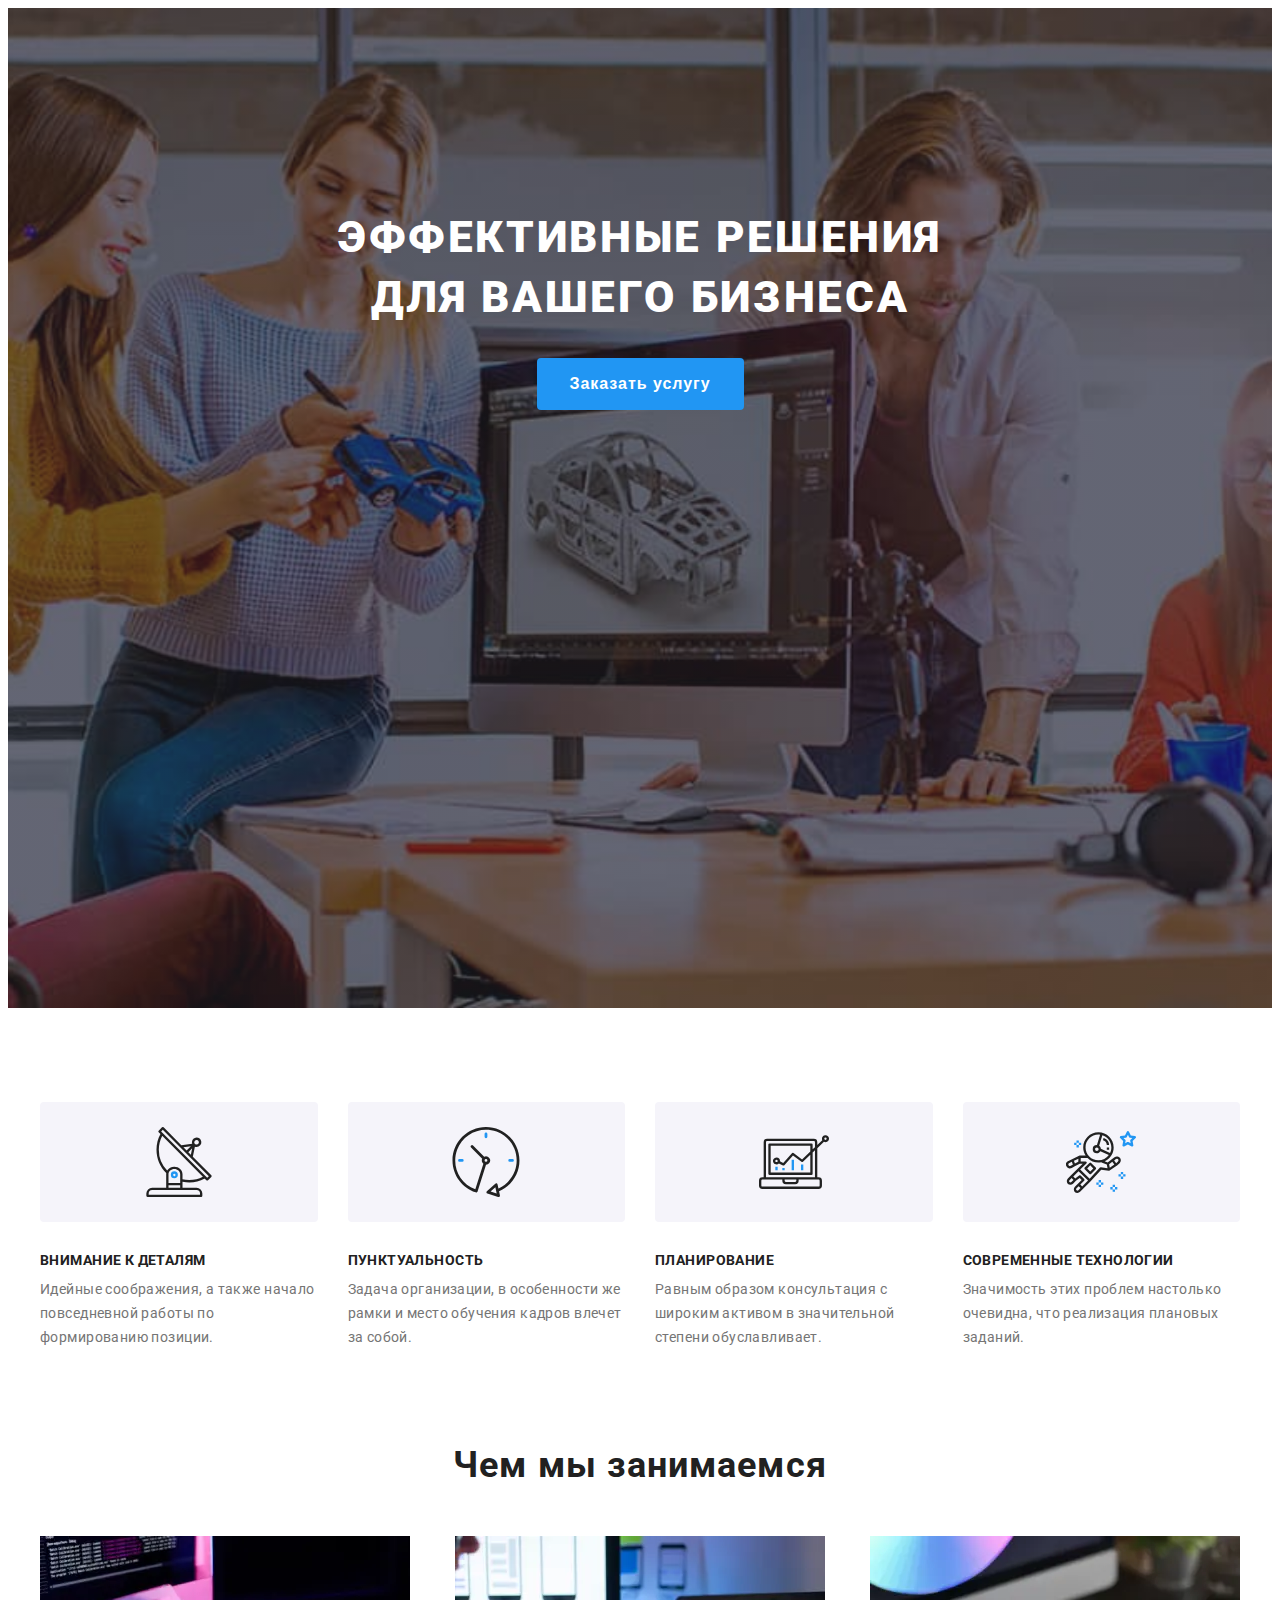
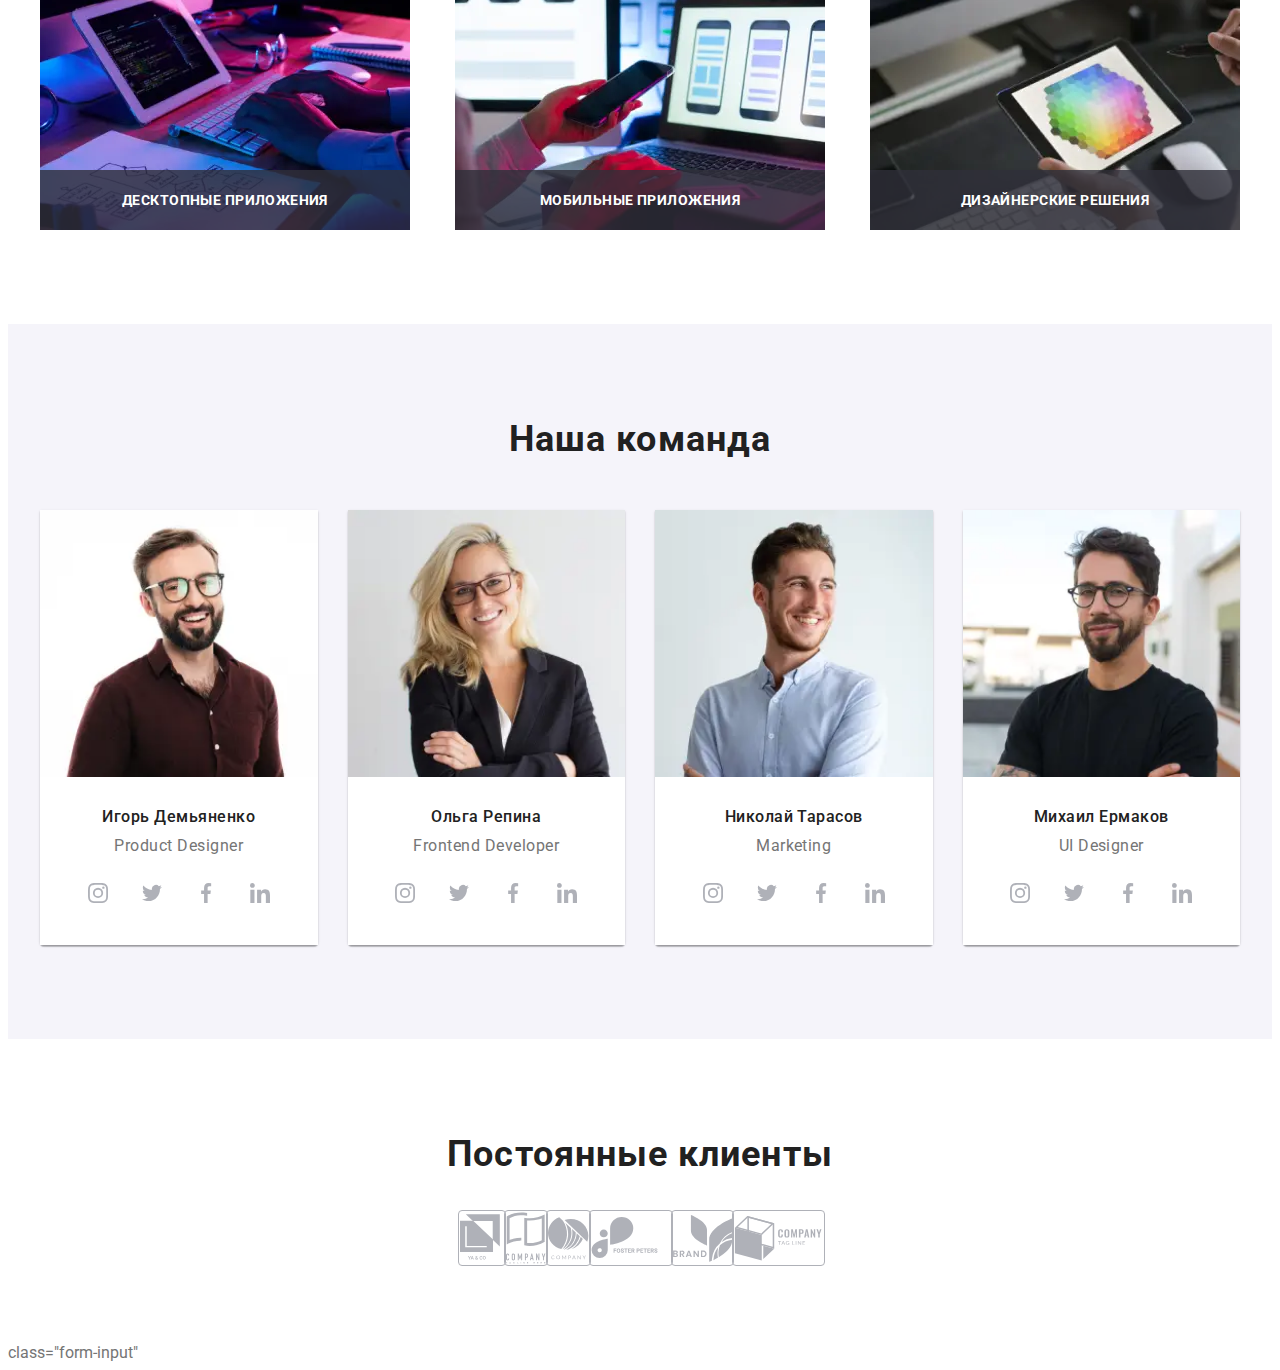
==== index.html @ 936f4ca9 "it did again" ====
<!DOCTYPE html>
<html lang="ru">
  <head>
    <meta charset="UTF-8" />
    <meta name="viewport" content="width=device-width, initial-scale=1.0" />
    <title>WebStudio</title>
    <link
      href="https://fonts.googleapis.com/css2?family=Raleway:wght@700&family=Roboto:wght@400;500;700;900&display=swap"
      rel="stylesheet"
    />
    <link
      rel="stylesheet"
      href="https://cdnjs.cloudflare.com/ajax/libs/modern-normalize/1.0.0/modern-normalize.min.css"
      integrity="sha512-ISS7cAi1PEhQ8jnbJpJZMd29NlhNj4AWYyLOSp2CE/CsHxTCu+r+t0D2yoJudVrd0/8fTVPUVDzY5Tvli75u/g=="
      crossorigin="anonymous"
    />
    <link rel="stylesheet" href="./css/main.min.css" />
  </head>
  <body>
    <!--<header class="header">
      <div class="container">
        <nav class="site-navigation">
          <a class="logo-header logo" lang="en" href="/"
            >Web<span class="logo-header-studio">Studio</span>
          </a>

          <ul class="site-navigation-list">
            <li class="site-navigation-item">
              <a href="" class="site-navigation-link current">Студия</a>
            </li>
            <li class="site-navigation-item">
              <a href="./portfolio.html" class="site-navigation-link"
                >Портфолио</a
              >
            </li>
            <li class="site-navigation-item">
              <a href="" class="site-navigation-link">Контакты</a>
            </li>
          </ul>
        </nav>

        <ul class="contact-information-list">
          <li class="contact-information-item">
            <a class="contact-link" lang="en" href="mailto:info@devstudio.com">
              <svg class="link-icon" width="16px" height="12px">
                <use href="./images/sprite.svg#envelope"></use>
              </svg>
              info@devstudio.com</a
            >
          </li>
          <li class="contact-information-item">
            <a class="contact-link" href="tel:+380961111111"
              ><svg class="link-icon" width="10px" height="16px">
                <use href="./images/sprite.svg#smartphone"></use>
              </svg>
              +38 096 111 11 11</a
            >
          </li>
        </ul>
      </div>
    </header>-->

    <main>
      <!--HERO-->
      <section class="hero">
        <h1 class="hero-title">
          Эффективные решения <br />
          для вашего бизнеса
        </h1>
        <button type="button" class="button hero-button" data-modal-open>
          Заказать услугу
        </button>
      </section>

      <!--ADVANTAGES-->

      <section class="advantages">
        <div class="container">
          <ul class="advantages-list">
            <li class="advantages-list-item">
              <div class="advantages-list-icons">
                <svg class="advantages-icon" width="70px" height="70px">
                  <use href="./images/sprite.svg#satelite"></use>
                </svg>
              </div>
              <h3 class="advantages-title">Внимание к деталям</h3>
              <p class="advantages-description">
                Идейные соображения, а также начало повседневной работы по
                формированию позиции.
              </p>
            </li>
            <li class="advantages-list-item">
              <div class="advantages-list-icons">
                <svg class="advantages-icon" width="70px" height="70px">
                  <use href="./images/sprite.svg#clock"></use>
                </svg>
              </div>
              <h3 class="advantages-title">Пунктуальность</h3>
              <p class="advantages-description">
                Задача организации, в особенности же рамки и место обучения
                кадров влечет за собой.
              </p>
            </li>
            <li class="advantages-list-item">
              <div class="advantages-list-icons">
                <svg class="advantages-icon" width="70px" height="70px">
                  <use href="./images/sprite.svg#diagram"></use>
                </svg>
              </div>
              <h3 class="advantages-title">Планирование</h3>
              <p class="advantages-description">
                Равным образом консультация с широким активом в значительной
                степени обуславливает.
              </p>
            </li>
            <li class="advantages-list-item">
              <div class="advantages-list-icons">
                <svg class="advantages-icon" width="70px" height="70px">
                  <use href="./images/sprite.svg#astronaut"></use>
                </svg>
              </div>
              <h3 class="advantages-title">Современные технологии</h3>
              <p class="advantages-description">
                Значимость этих проблем настолько очевидна, что реализация
                плановых заданий.
              </p>
            </li>
          </ul>
        </div>
      </section>

      <!--SERVICES GALLERY-->

      <section class="services-gallery">
        <div class="container">
          <h2 class="title">Чем мы занимаемся</h2>
          <ul class="services-gallery-list">
            <li class="services-gallery-item">
              <picture>
                <source
                  srcset="
                    ./images/desktop/advantages/advantage-1.webp    1x,
                    ./images/desktop/advantages/advantage-1@2x.webp 2x
                  "
                  media="(min-width: 1200px)"
                  type="image/webp"
                />
                <source
                  srcset="
                    ./images/desktop/advantages/advantage-1.jpg    1x,
                    ./images/desktop/advantages/advantage-1@2x.jpg 2x
                  "
                  media="(min-width: 1200px)"
                />
                <img
                  class="services-gallery-image"
                  lang="en"
                  src="./images/desktop/advantages/advantage-1.jpg"
                  alt="Web Development"
                />
              </picture>
              <p class="image-description">Десктопные приложения</p>
            </li>
            <li class="services-gallery-item">
              <picture>
                <source
                  srcset="
                    ./images/desktop/advantages/advantage-2.webp    1x,
                    ./images/desktop/advantages/advantage-2@2x.webp 2x
                  "
                  media="(min-width: 1200px)"
                  type="image/webp"
                />
                <source
                  srcset="
                    ./images/desktop/advantages/advantage-2.jpg    1x,
                    ./images/desktop/advantages/advantage-2@2x.jpg 2x
                  "
                  media="(min-width: 1200px)"
                />
                <img
                  class="services-gallery-image"
                  lang="en"
                  src="./images/desktop/advantages/advantage-2.jpg"
                  alt="UX"
                />
              </picture>
              <p class="image-description">Мобильные приложения</p>
            </li>
            <li class="services-gallery-item">
              <picture>
                <source
                  srcset="
                    ./images/desktop/advantages/advantage-3.webp    1x,
                    ./images/desktop/advantages/advantage-3@2x.webp 2x
                  "
                  media="(min-width: 1200px)"
                  type="image/webp"
                />
                <source
                  srcset="
                    ./images/desktop/advantages/advantage-3.jpg    1x,
                    ./images/desktop/advantages/advantage-3@2x.jpg 2x
                  "
                  media="(min-width: 1200px)"
                />
                <img
                  class="services-gallery-image"
                  lang="en"
                  src="./images/desktop/advantages/advantage-3.jpg"
                  alt="UI"
                />
              </picture>
              <p class="image-description">Дизайнерские решения</p>
            </li>
          </ul>
        </div>
      </section>

      <!--TEAM-->

      <section class="team">
        <div class="container">
          <h2 class="title">Наша команда</h2>
          <ul class="team-list">
            <li class="team-list-item">
              <picture>
                <source
                  srcset="
                    ./images/desktop/team/igor-desktop.webp    1x,
                    ./images/desktop/team/igor-desktop@2x.webp 2x
                  "
                  media="(min-width: 1200px)"
                  type="image/webp"
                />
                <source
                  srcset="
                    ./images/desktop/team/igor-desktop.jpg    1x,
                    ./images/desktop/team/igor-desktop@2x.jpg 2x
                  "
                  media="(min-width: 1200px)"
                />
                <source
                  srcset="
                    ./images/tablet/team/igor-tablet.webp    1x,
                    ./images/tablet/team/igor-tablet@2x.webp 2x
                  "
                  media="(min-width: 768px)"
                  type="image/webp"
                />
                <source
                  srcset="
                    ./images/tablet/team/igor-tablet.jpg    1x,
                    ./images/tablet/team/igor-tablet@2x.jpg 2x
                  "
                  media="(min-width: 768px)"
                />
                <source
                  srcset="
                    ./images/mobile/team/igor-mobile.webp    1x,
                    ./images/mobile/team/igor-mobile@2x.webp 2x
                  "
                  media="(min-width: 320px)"
                  type="image/webp"
                />
                <source
                  srcset="
                    ./images/mobile/team/igor-mobile.jpg    1x,
                    ./images/mobile/team/igor-mobile@2x.jpg 2x
                  "
                  media="(min-width: 320px)"
                />
                <img
                  class="team-list-image"
                  src="./images/mobile/team/igor-mobile.jpg"
                  alt="Игорь Демьяненко"
                />
              </picture>
              <div class="team-card">
                <h3 class="team-list-name">Игорь Демьяненко</h3>
                <p class="description" lang="en">Product Designer</p>
                <ul class="social-media-navigation">
                  <li class="social-media-item">
                    <a class="social-media-link" href="">
                      <svg class="social-media-icon" width="20px" height="20px">
                        <use href="./images/sprite.svg#instagram"></use>
                      </svg>
                    </a>
                  </li>
                  <li class="social-media-item">
                    <a class="social-media-link" href="">
                      <svg class="social-media-icon" width="20px" height="20px">
                        <use href="./images/sprite.svg#twitter"></use>
                      </svg>
                    </a>
                  </li>
                  <li class="social-media-item">
                    <a class="social-media-link" href="">
                      <svg class="social-media-icon" width="20px" height="20px">
                        <use href="./images/sprite.svg#facebook"></use>
                      </svg>
                    </a>
                  </li>
                  <li class="social-media-item">
                    <a class="social-media-link" href="">
                      <svg class="social-media-icon" width="20px" height="20px">
                        <use href="./images/sprite.svg#linkedin"></use>
                      </svg>
                    </a>
                  </li>
                </ul>
              </div>
            </li>
            <li class="team-list-item">
              <picture>
                <source
                  srcset="
                    ./images/desktop/team/olga-desktop.webp    1x,
                    ./images/desktop/team/olga-desktop@2x.webp 2x
                  "
                  media="(min-width: 1200px)"
                  type="image/webp"
                />
                <source
                  srcset="
                    ./images/desktop/team/olga-desktop.jpg    1x,
                    ./images/desktop/team/olga-desktop@2x.jpg 2x
                  "
                  media="(min-width: 1200px)"
                />
                <source
                  srcset="
                    ./images/tablet/team/olga-tablet.webp    1x,
                    ./images/tablet/team/olga-tablet@2x.webp 2x
                  "
                  media="(min-width: 768px)"
                  type="image/webp"
                />
                <source
                  srcset="
                    ./images/tablet/team/olga-tablet.jpg    1x,
                    ./images/tablet/team/olga-tablet@2x.jpg 2x
                  "
                  media="(min-width: 768px)"
                />
                <source
                  srcset="
                    ./images/mobile/team/olga-mobile.webp    1x,
                    ./images/mobile/team/olga-mobile@2x.webp 2x
                  "
                  media="(min-width: 320px)"
                  type="image/webp"
                />
                <source
                  srcset="
                    ./images/mobile/team/olga-mobile.jpg    1x,
                    ./images/mobile/team/olga-mobile@2x.jpg 2x
                  "
                  media="(min-width: 320px)"
                />
                <img
                  class="team-list-image"
                  src="./images/mobile/team/olga-mobile.jpg"
                  alt="Ольга Репина"
                />
              </picture>
              <div class="team-card">
                <h3 class="team-list-name">Ольга Репина</h3>
                <p class="description" lang="en">Frontend Developer</p>
                <ul class="social-media-navigation">
                  <li class="social-media-item">
                    <a class="social-media-link" href="">
                      <svg class="social-media-icon" width="20px" height="20px">
                        <use href="./images/sprite.svg#instagram"></use>
                      </svg>
                    </a>
                  </li>
                  <li class="social-media-item">
                    <a class="social-media-link" href="">
                      <svg class="social-media-icon" width="20px" height="20px">
                        <use href="./images/sprite.svg#twitter"></use>
                      </svg>
                    </a>
                  </li>
                  <li class="social-media-item">
                    <a class="social-media-link" href="">
                      <svg class="social-media-icon" width="20px" height="20px">
                        <use href="./images/sprite.svg#facebook"></use>
                      </svg>
                    </a>
                  </li>
                  <li class="social-media-item">
                    <a class="social-media-link" href="">
                      <svg class="social-media-icon" width="20px" height="20px">
                        <use href="./images/sprite.svg#linkedin"></use>
                      </svg>
                    </a>
                  </li>
                </ul>
              </div>
            </li>
            <li class="team-list-item">
              <picture>
                <source
                  srcset="
                    ./images/desktop/team/nikolay-desktop.webp    1x,
                    ./images/desktop/team/nikolay-desktop@2x.webp 2x
                  "
                  media="(min-width: 1200px)"
                  type="image/webp"
                />
                <source
                  srcset="
                    ./images/desktop/team/nikolay-desktop.jpg    1x,
                    ./images/desktop/team/nikolay-desktop@2x.jpg 2x
                  "
                  media="(min-width: 1200px)"
                />
                <source
                  srcset="
                    ./images/tablet/team/nikolay-tablet.webp    1x,
                    ./images/tablet/team/nikolay-tablet@2x.webp 2x
                  "
                  media="(min-width: 768px)"
                  type="image/webp"
                />
                <source
                  srcset="
                    ./images/tablet/team/nikolay-tablet.jpg    1x,
                    ./images/tablet/team/nikolay-tablet@2x.jpg 2x
                  "
                  media="(min-width: 768px)"
                />
                <source
                  srcset="
                    ./images/mobile/team/nikolay-mobile.webp    1x,
                    ./images/mobile/team/nikolay-mobile@2x.webp 2x
                  "
                  media="(min-width: 320px)"
                  type="image/webp"
                />
                <source
                  srcset="
                    ./images/mobile/team/nikolay-mobile.jpg    1x,
                    ./images/mobile/team/nikolay-mobile@2x.jpg 2x
                  "
                  media="(min-width: 320px)"
                />
                <img
                  class="team-list-image"
                  src="./images/mobile/team/nikolay-mobile.jpg"
                  alt="Николай Тарасов"
                />
              </picture>
              <div class="team-card">
                <h3 class="team-list-name">Николай Тарасов</h3>
                <p class="description" lang="en">Marketing</p>
                <ul class="social-media-navigation">
                  <li class="social-media-item">
                    <a class="social-media-link" href="">
                      <svg class="social-media-icon" width="20px" height="20px">
                        <use href="./images/sprite.svg#instagram"></use>
                      </svg>
                    </a>
                  </li>
                  <li class="social-media-item">
                    <a class="social-media-link" href="">
                      <svg class="social-media-icon" width="20px" height="20px">
                        <use href="./images/sprite.svg#twitter"></use>
                      </svg>
                    </a>
                  </li>
                  <li class="social-media-item">
                    <a class="social-media-link" href="">
                      <svg class="social-media-icon" width="20px" height="20px">
                        <use href="./images/sprite.svg#facebook"></use>
                      </svg>
                    </a>
                  </li>
                  <li class="social-media-item">
                    <a class="social-media-link" href="">
                      <svg class="social-media-icon" width="20px" height="20px">
                        <use href="./images/sprite.svg#linkedin"></use>
                      </svg>
                    </a>
                  </li>
                </ul>
              </div>
            </li>
            <li class="team-list-item">
              <picture>
                <source
                  srcset="
                    ./images/desktop/team/michael-desktop.webp    1x,
                    ./images/desktop/team/michael-desktop@2x.webp 2x
                  "
                  media="(min-width: 1200px)"
                  type="image/webp"
                />
                <source
                  srcset="
                    ./images/desktop/team/michael-desktop.jpg    1x,
                    ./images/desktop/team/michael-desktop@2x.jpg 2x
                  "
                  media="(min-width: 1200px)"
                />
                <source
                  srcset="
                    ./images/tablet/team/michael-tablet.webp    1x,
                    ./images/tablet/team/michael-tablet@2x.webp 2x
                  "
                  media="(min-width: 768px)"
                  type="image/webp"
                />
                <source
                  srcset="
                    ./images/tablet/team/michael-tablet.jpg    1x,
                    ./images/tablet/team/michael-tablet@2x.jpg 2x
                  "
                  media="(min-width: 768px)"
                />
                <source
                  srcset="
                    ./images/mobile/team/michael-mobile.webp    1x,
                    ./images/mobile/team/michael-mobile@2x.webp 2x
                  "
                  media="(min-width: 320px)"
                  type="image/webp"
                />
                <source
                  srcset="
                    ./images/mobile/team/michael-mobile.jpg    1x,
                    ./images/mobile/team/michael-mobile@2x.jpg 2x
                  "
                  media="(min-width: 320px)"
                />
                <img
                  class="team-list-image"
                  src="./images/mobile/team/michael-mobile.jpg"
                  alt="Михаил Ермаков"
                />
              </picture>
              <div class="team-card">
                <h3 class="team-list-name">Михаил Ермаков</h3>
                <p class="description" lang="en">UI Designer</p>
                <ul class="social-media-navigation">
                  <li class="social-media-item">
                    <a class="social-media-link" href="">
                      <svg class="social-media-icon" width="20px" height="20px">
                        <use href="./images/sprite.svg#instagram"></use>
                      </svg>
                    </a>
                  </li>
                  <li class="social-media-item">
                    <a class="social-media-link" href="">
                      <svg class="social-media-icon" width="20px" height="20px">
                        <use href="./images/sprite.svg#twitter"></use>
                      </svg>
                    </a>
                  </li>
                  <li class="social-media-item">
                    <a class="social-media-link" href="">
                      <svg class="social-media-icon" width="20px" height="20px">
                        <use href="./images/sprite.svg#facebook"></use>
                      </svg>
                    </a>
                  </li>
                  <li class="social-media-item">
                    <a class="social-media-link" href="">
                      <svg class="social-media-icon" width="20px" height="20px">
                        <use href="./images/sprite.svg#linkedin"></use>
                      </svg>
                    </a>
                  </li>
                </ul>
              </div>
            </li>
          </ul>
        </div>
      </section>

      <section class="our-clients">
        <div class="container">
          <h2 class="title">Постоянные клиенты</h2>
          <ul class="our-clients-list">
            <li class="our-clients-item">
              <a class="our-clients-link" href=""
                ><svg class="our-clients-icon" width="44px" height="49px">
                  <use href="./images/sprite.svg#logo-1"></use></svg
              ></a>
            </li>
            <li class="our-clients-item">
              <a class="our-clients-link" href=""
                ><svg class="our-clients-icon" width="40px" height="52px">
                  <use href="./images/sprite.svg#logo-2"></use></svg
              ></a>
            </li>
            <li class="our-clients-item">
              <a class="our-clients-link" href=""
                ><svg class="our-clients-icon" width="41px" height="43px">
                  <use href="./images/sprite.svg#logo-3"></use></svg
              ></a>
            </li>
            <li class="our-clients-item">
              <a class="our-clients-link" href=""
                ><svg class="our-clients-icon" width="80px" height="42px">
                  <use href="./images/sprite.svg#logo-4"></use></svg
              ></a>
            </li>
            <li class="our-clients-item">
              <a class="our-clients-link" href=""
                ><svg class="our-clients-icon" width="59px" height="47px">
                  <use href="./images/sprite.svg#logo-5"></use></svg
              ></a>
            </li>
            <li class="our-clients-item">
              <a class="our-clients-link" href=""
                ><svg class="our-clients-icon" width="89px" height="45px">
                  <use href="./images/sprite.svg#logo-6"></use></svg
              ></a>
            </li>
          </ul>
        </div>
      </section>
    </main>

    <!--<footer class="footer">
      <div class="container bottom-container">
        <div class="footer-wrapper">
          <a class="logo-footer logo" lang="en" href="/"
            >Web<span class="logo-footer-studio">Studio</span>
          </a>

          <address class="address">
            <p class="address-map">г. Киев, пр-т Леси Украинки, 26</p>
            <ul class="address-wrapper">
              <li class="address-wrapper-item">
                <a class="address-link" lang="en" href="mailto:info@example.com"
                  >info@example.com</a
                >
              </li>

              <li class="address-wrapper-item">
                <a class="address-link" href="tel:+380991111111"
                  >+38 099 111 11 11</a
                >
              </li>
            </ul>
          </address>
        </div>

        <div>
          <b class="bring-attention">Присоединяйтесь</b>
          <ul class="social-media-navigation">
            <li class="social-media-item">
              <a class="social-media-link bottom-link" href="">
                <svg class="social-media-icon" width="20px" height="20px">
                  <use href="./images/sprite.svg#instagram"></use>
                </svg>
              </a>
            </li>
            <li class="social-media-item">
              <a class="social-media-link bottom-link" href="">
                <svg class="social-media-icon" width="20px" height="20px">
                  <use href="./images/sprite.svg#twitter"></use>
                </svg>
              </a>
            </li>
            <li class="social-media-item">
              <a class="social-media-link bottom-link" href="">
                <svg class="social-media-icon" width="20px" height="20px">
                  <use href="./images/sprite.svg#facebook"></use>
                </svg>
              </a>
            </li>
            <li class="social-media-item">
              <a class="social-media-link bottom-link" href="">
                <svg class="social-media-icon" width="20px" height="20px">
                  <use href="./images/sprite.svg#linkedin"></use>
                </svg>
              </a>
            </li>
          </ul>
        </div>

        <div class="form-wrapper">
          <b class="bring-attention">Подпишитесь на рассылку</b>
          <form class="form">
            <input
              type="email"
              class="footer-input"
              id="mail"
              name="user-email"
              placeholder="E-mail"
            />
            <button type="submit" class="button submit-button">
              Подписаться
              <svg width="24px" height="24px">
                <use href="./images/icons.svg#signup"></use>
              </svg>
            </button>
          </form>
        </div>
      </div>
    </footer>-->

    class="form-input"
    <!--<div class="backdrop is-hidden" data-modal>
      <div class="modal">
        <button class="modal-close-button" data-modal-close>
          <svg class="close-icon">
            <use href="./images/sprite.svg#close"></use>
          </svg>
        </button>

        <form class="modal-form">
          <b class="form-title">Оставьте свои данные, мы вам перезвоним</b>
          <div class="form-group" role="group">
            <label for="name" class="form-label">Имя</label>
            <input type="text" class="form-input" id="name" name="user-name" />
            <svg class="form-icon" width="18px" height="18px">
              <use href="./images/icons.svg#person"></use>
            </svg>
          </div>
          <div class="form-group">
            <label for="telephone" class="form-label">Телефон</label>
            <input
              type="tel"
              class="form-input"
              id="telephone"
              name="user-telephone"
            />
            <svg class="form-icon" width="18px" height="18px">
              <use href="./images/icons.svg#telephone"></use>
            </svg>
          </div>
          <div class="form-group" role="group">
            <label for="email" class="form-label">Почта</label>
            <input
              type="email"
              class="form-input"
              id="email"
              name="user-email"
            />
            <svg class="form-icon" width="18px" height="18px">
              <use href="./images/icons.svg#email"></use>
            </svg>
          </div>
          <div class="form-group" role="group">
            <label for="comments" class="form-label">Комментарий</label>
            <textarea
              id="comments"
              class="form-input textarea"
              name="user-comments"
              placeholder="Введите текст"
            ></textarea>
          </div>
          <div class="form-group checkbox-wrapper" role="group">
            <input
              type="checkbox"
              class="checkbox visually-hidden"
              id="terms"
              name="terms"
            />
            <label for="terms" class="form-label checkbox-label"
              >Соглашаюсь с рассылкой и принимаю&nbsp;
              <a href="" class="agreement-link">Условия договора</a></label
            >
          </div>
          <button type="submit" class="button form-button">Отправить</button>
        </form>
      </div>
    </div>-->

    <!--<script src="./js/modal.js"></script>-->
  </body>
</html>
---- css/main.min.css ----
:root{--text-font: "Roboto", sans-serif;--title-font: "Raleway", sans-serif;--main-color: #757575;--main-white-color: #ffffff;--title-text-color: #212121;--logo-black-color: #000000;--accent-color: #2196f3;--background-white-color: #f5f4fa;--background-black-color: #2f303a;--background-transparent-color: rgba(255, 255, 255, 0.6);--logo-clients-color: #afb1b8;--cubic: cubic-bezier(0.4, 0, 0.2, 1)}.visually-hidden{position:absolute;clip:rect(0 0 0 0);width:1px;height:1px;margin:-1px}body{font-family:var(--text-font);color:var(--main-color);background-color:var(--main-white-color)}h1,h2,h3,h4,h5,h6{margin:0}ul,ol{list-style:none;margin:0;padding:0}img{display:block;width:100%;height:auto}textarea{resize:none}.container{width:100%;padding:0 15px;margin:0 auto}@media screen and (min-width: 480px){.container{width:480px}}@media screen and (min-width: 768px){.container{width:768px}}@media screen and (min-width: 1200px){.container{width:1200px}}.header .container{display:flex;justify-content:center}.logo{font-family:var(--title-font);font-weight:700;font-size:26px;line-height:1.714;letter-spacing:0.03em;text-decoration:none;color:var(--accent-color)}.logo-header-studio{color:var(--logo-black-color)}.logo-footer-studio{color:var(--main-white-color)}.button{display:block;margin:0 auto;min-width:200px;padding:10px 32px;border:1px solid transparent;border-radius:4px;cursor:pointer;font-weight:700;font-size:16px;line-height:1.875;text-align:center;letter-spacing:0.06em;color:var(--main-white-color);background-color:var(--accent-color);transition:transform 250ms var(--cubic)}.submit-button{padding:10px 28px 10px 29px;margin-left:12px;width:200px;height:50px}.backdrop{position:fixed;top:0;left:0;width:100%;height:100%;background:rgba(0,0,0,0.2);opacity:1;visibility:visible;transition:opacity 250ms var(--cubic),visibility 250ms var(--cubic)}.backdrop.is-hidden{opacity:0;visibility:hidden;pointer-events:none}.backdrop.is-hidden.modal{transform:translate(-50%, -50%)}.modal{position:absolute;display:block;top:50%;left:50%;transform:translate(-50%, -50%);width:528px;height:581px;background-color:var(--main-white-color);box-shadow:0px 1px 3px rgba(0,0,0,0.12),0px 1px 1px rgba(0,0,0,0.14),0px 2px 1px rgba(0,0,0,0.2);border-radius:4px;transition:transform 250ms var(--cubic)}.close-icon{width:18px;height:18px}.modal-close-button:hover .close-icon{fill:var(--accent-color);transition:fill 250ms var(--cubic)}.modal-close-button{position:absolute;right:8px;top:8px;display:flex;justify-content:center;align-items:center;width:30px;height:30px;border-radius:50%;border:1px solid rgba(0,0,0,0.1);background-color:transparent;cursor:pointer;outline:none}.modal-form{display:flex;flex-direction:column;padding:40px 40px}.form-title{margin-bottom:12px;font-weight:700px;font-size:20px;line-height:1.172;color:var(--title-text-color)}.form-label{margin-bottom:4px;font-weight:400;font-size:12px;line-height:1.171}.form-icon{position:absolute;top:50%;left:5px;transform:translate(50%, -10%)}.form-input{display:block;padding-left:42px;width:448px;height:40px;border:1px solid rgba(33,33,33,0.2);border-radius:4px;cursor:pointer;transition:border-color 250ms cubic-bezier(0.4, 0, 0.2, 1)}.form-input:focus{outline:none;border-color:var(--accent-color);transition:border-color 250ms cubic-bezier(0.4, 0, 0.2, 1)}.form-input:focus+.form-icon{fill:var(--accent-color);transition:fill 250ms cubic-bezier(0.4, 0, 0.2, 1)}.textarea{width:448px;height:120px;padding:12px 16px}.form-group{position:relative;margin-bottom:10px;display:flex;flex-direction:column}.checkbox-wrapper{margin-top:10px;margin-bottom:30px}.agreement-link{color:var(--accent-color);display:inline-block;cursor:pointer}.checkbox-label{display:flex;align-items:center;padding-left:8.38px;cursor:pointer;font-weight:400;font-size:14px;line-height:1.71;letter-spacing:0.03em;color:var(--main-color)}.form-label .checkbox-label::before{content:"";width:16px;height:15px;border:2px solid var(--title-text-color);border-radius:1px;cursor:pointer;margin-right:8.38px;background-image:url("../images/checkbox.svg");background-position:50% 50%;transition:background-image 250ms var(--cubic)}.checkbox:focus+.checkbox-label::before{width:16px;height:15px;border:2px solid var(--accent-color);border-radius:1px;transition-property:border;transition-duration:250ms;transition-timing-function:var(--cubic)}.checkbox:checked+.checkbox-label::before{background-image:url("../images/checkmark.svg");background-color:var(--accent-color);background-repeat:no-repeat;background-position:50% 50%;background-origin:border-box;border:transparent;transition:background-image 250ms var(--cubic)}.form-button{align-self:center;box-shadow:0px 4px 4px rgba(0,0,0,0.15)}.form-button:hover,.form-button:focus{background-color:#188ce8;box-shadow:0px 4px 4px rgba(0,0,0,0.15);border:none;transition:background-color 250ms var(--cubic),box-shadow 250ms var(--cubic)}.header{border-bottom:1px solid #eeeeee}.site-navigation{display:flex;align-items:center}.site-navigation-list{display:flex;margin-left:93px}.site-navigation-item:not(:last-child){margin-right:50px}.site-navigation-link{display:block;padding-top:32px;padding-bottom:32px;font-weight:500;font-size:14px;line-height:1.143;letter-spacing:0.02em;color:var(--title-text-color);text-decoration:none;transition-property:color;transition-duration:250ms;transition-timing-function:var(--cubic)}.site-navigation-link:hover,.site-navigation-link:focus{color:var(--accent-color)}.site-navigation-link.current{position:relative;color:var(--accent-color)}.site-navigation-link.current::after{content:"";display:block;position:absolute;top:76px;left:0;width:100%;height:4px;color:var(--accent-color);background-color:var(--accent-color);border:1px solid;border-radius:2px}.contact-information-list{display:flex;align-items:center;margin-left:auto}.contact-information-item+.contact-information-item{margin-left:50px}.contact-link{display:flex;align-items:center;padding-top:32px;padding-bottom:32px;font-weight:500;font-size:14px;line-height:1.143;letter-spacing:0.02em;color:var(--main-color);fill:currentColor;text-decoration:none;transition-property:color;transition-duration:250ms;transition-timing-function:var(--cubic)}.contact-link:hover,.contact-link:focus{color:var(--accent-color)}.link-icon{margin:0 10px 0 0}.hero{max-width:480px;height:400px;background-image:linear-gradient(to right, rgba(47,48,58,0.4), rgba(47,48,58,0.4)),url(../../images/mobile/hero/hero-mobile.jpg);background-size:cover;background-position:center;background-repeat:no-repeat;margin:0 auto;padding-top:118px;padding-bottom:118px;text-align:center}@media screen and (min-device-pixel-ratio: 2) and (min-width: 320px), screen and (min-resolution: 192dpi), screen and (min-resolution: 2dppx){.hero{background-image:linear-gradient(to right, rgba(47,48,58,0.4), rgba(47,48,58,0.4)),url(../../images/mobile/hero/hero-mobile@2x.jpg)}}@media screen and (min-width: 768px){.hero{max-width:768px;height:400px;background-image:linear-gradient(to right, rgba(47,48,58,0.4), rgba(47,48,58,0.4)),url(../../images/tablet/hero/hero-tablet.jpg)}}@media screen and (min-device-pixel-ratio: 2) and (min-width: 768px), screen and (min-resolution: 192dpi), screen and (min-resolution: 2dppx){.hero{background-image:linear-gradient(to right, rgba(47,48,58,0.4), rgba(47,48,58,0.4)),url(../../images/tablet/hero/hero-tablet@2x.jpg)}}@media screen and (min-width: 1200px){.hero{max-width:1600px;height:600px;padding-top:200px;padding-bottom:200px;background-image:linear-gradient(to right, rgba(47,48,58,0.4), rgba(47,48,58,0.4)),url(../../images/desktop/hero/hero-desktop.jpg)}}@media screen and (min-device-pixel-ratio: 2) and (min-width: 1200px), screen and (min-resolution: 192dpi), screen and (min-resolution: 2dppx){.hero{background-image:linear-gradient(to right, rgba(47,48,58,0.4), rgba(47,48,58,0.4)),url(../../images/desktop/hero/hero-desktop@2x.jpg)}}.hero-title{margin-bottom:30px;margin-right:auto;margin-left:auto;min-width:320px;text-align:center;font-weight:900;font-size:26px;line-height:1.615;letter-spacing:0.06em;text-transform:uppercase;color:var(--main-white-color)}@media screen and (min-width: 1200px){.hero-title{max-width:696px;font-size:44px;line-height:1.363}}.advantages{padding-top:60px;padding-bottom:60px}@media screen and (min-width: 1200px){.advantages{padding-top:94px;padding-bottom:94px}}@media screen and (max-width: 767px){.advantages-list:not(:last-child){margin-bottom:30px}}@media screen and (min-width: 768px){.advantages-list{display:flex;flex-wrap:wrap;margin:-15px}}@media screen and (min-width: 1200px){.advantages-list{display:flex;flex-wrap:wrap;margin:-15px}}@media screen and (min-width: 768px){.advantages-list-item{flex-basis:calc((100% - 4 * 15px) / 2);margin:15px}}@media screen and (min-width: 1200px){.advantages-list-item{flex-basis:calc((100% - 8 * 15px) / 4);margin:15px}}.advantages-list-icons{display:flex;align-items:center;justify-content:center;margin-bottom:30px;padding:0;border:none;width:100%;height:120px;border-radius:4px;background-color:var(--background-white-color)}.advantages-icon{display:flex;background-repeat:no-repeat;background-position:center}.advantages-title{text-align:center;font-weight:700;font-size:14px;line-height:1.143;letter-spacing:0.03em;text-transform:uppercase;color:var(--title-text-color)}@media screen and (min-width: 768px){.advantages-title{text-align:left}}.advantages-description{font-weight:400;font-size:14px;line-height:1.714;letter-spacing:0.03em;margin-top:10px;margin-bottom:0}@media screen and (max-width: 1199px){.services-gallery{display:none}}.services-gallery{padding-bottom:94px}.title{margin-bottom:50px;font-weight:700;font-size:36px;line-height:1.167;text-align:center;letter-spacing:0.03em;color:var(--title-text-color)}.services-gallery-list{display:flex;justify-content:space-between}.services-gallery-item{position:relative}.image-description{position:absolute;margin:0;padding-top:22px;padding-bottom:22px;font-weight:700;font-size:14px;line-height:1.172;text-transform:uppercase;text-align:center;letter-spacing:0.03em;width:100%;background-color:rgba(47,48,58,0.8);color:var(--main-white-color);bottom:0;left:0}.team{padding-top:60px;padding-bottom:60px;background-color:var(--background-white-color)}@media screen and (min-width: 1200px){.team{padding-top:94px;padding-bottom:94px}}.team .title{margin-bottom:50px}@media screen and (min-width: 768px){.team-list{display:flex;flex-wrap:wrap;margin:-15px}}@media screen and (min-width: 1200px){.team-list{display:flex;flex-wrap:wrap;margin:-15px}}.team-list-item{box-shadow:0px 1px 3px rgba(0,0,0,0.12),0px 1px 1px rgba(0,0,0,0.14),0px 2px 1px rgba(0,0,0,0.2);border-radius:0px 0px 4px 4px}@media screen and (max-width: 767px){.team-list-item:not(:last-child){margin-bottom:30px}}@media screen and (min-width: 768px){.team-list-item{margin:15px;width:calc((100% - 15px * 4) / 2)}}@media screen and (min-width: 1200px){.team-list-item{margin:15px;width:calc((100% - 15px * 8) / 4)}}.team-card{padding-top:30px;padding-bottom:30px;background-color:var(--main-white-color)}.team-list-name{font-weight:500;font-size:16px;line-height:1.187;text-align:center;letter-spacing:0.03em;color:var(--title-text-color)}.description{margin:10px 0 16px 0;font-weight:400;font-size:16px;line-height:1.187;text-align:center;letter-spacing:0.03em}.social-media-navigation{display:flex;justify-content:center;align-items:center}.social-media-item{width:44px;height:44px;margin-right:10px}.social-media-item:last-child{margin-right:0}.social-media-link{display:block;text-decoration:none;padding:12px;width:100%;height:100%;border-radius:50%;color:var(--logo-clients-color);fill:currentColor;cursor:pointer;transition-property:color, background-color;transition-duration:250ms;transition-timing-function:var(--cubic)}.social-media-link:hover,.social-media-link:focus{color:var(--main-white-color);background-color:var(--accent-color)}.our-clients{padding-top:60px;padding-bottom:60px}@media screen and (min-width: 1200px){.our-clients{padding-top:94px;padding-bottom:94px}}@media screen and (min-width: 320px){.our-clients-list{display:flex;flex-wrap:wrap;justify-content:center;margin:-15px}}@media screen and (min-width: 320px){.our-clients-item{flex-basis:calc 85%}}.our-clients-link{display:flex;justify-content:center;align-items:center;text-decoration:none;height:100%;width:100%;border:1px solid;border-radius:4px;color:var(--logo-clients-color);fill:currentColor;transition-property:color;transition-duration:250ms;transition-timing-function:var(--cubic)}.our-clients-link:hover,.our-clients-link:focus{color:var(--accent-color)}.footer{background-color:var(--background-black-color);padding-top:60px;padding-bottom:60px}.address{margin-top:20px;display:flex;flex-direction:column;font-style:normal;font-weight:400;font-size:14px;line-height:1.714;letter-spacing:0.03em;color:var(--main-white-color)}.address-map{margin-bottom:9px;margin-top:0}.address-wrapper-item:nth-child(2n+1){margin-bottom:9px}.address-link{color:var(--background-transparent-color);text-decoration:none}.footer-wrapper{margin-right:70px}.bring-attention{display:inline-block;margin-bottom:20px;font-weight:700;font-size:14px;line-height:1.14;letter-spacing:0.03em;text-transform:uppercase;color:var(--main-white-color)}.bottom-container{display:flex;align-items:baseline}.bottom-link{color:var(--main-white-color);fill:currentColor;background-color:rgba(255,255,255,0.1);border-radius:50%}.form-wrapper{margin-left:93px}.form{display:flex;align-items:center}.footer-input{margin:0;padding:15px 16px;font:inherit;width:358px;height:50px;color:rgba(255,255,255,0.6);border:1px solid rgba(255,255,255,0.3);border-radius:4px;background:transparent}
/*# sourceMappingURL=main.min.css.map */
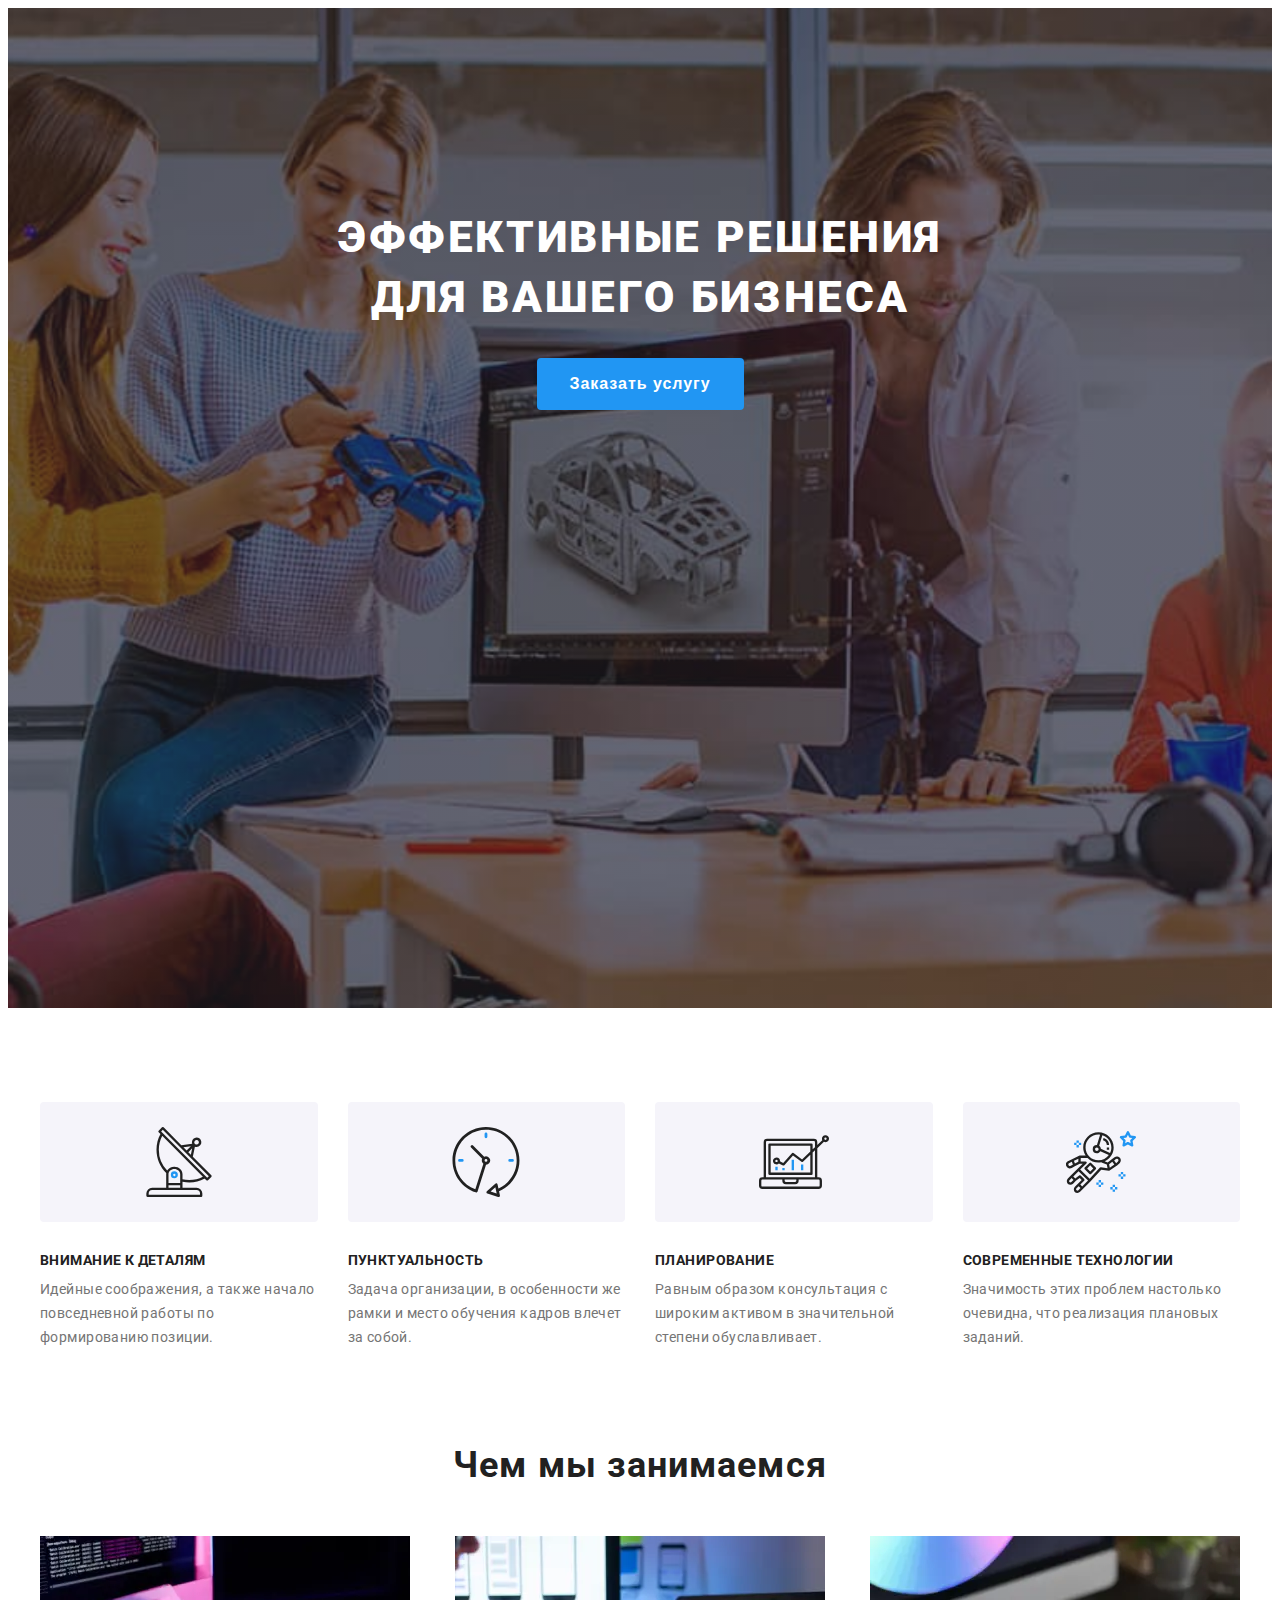
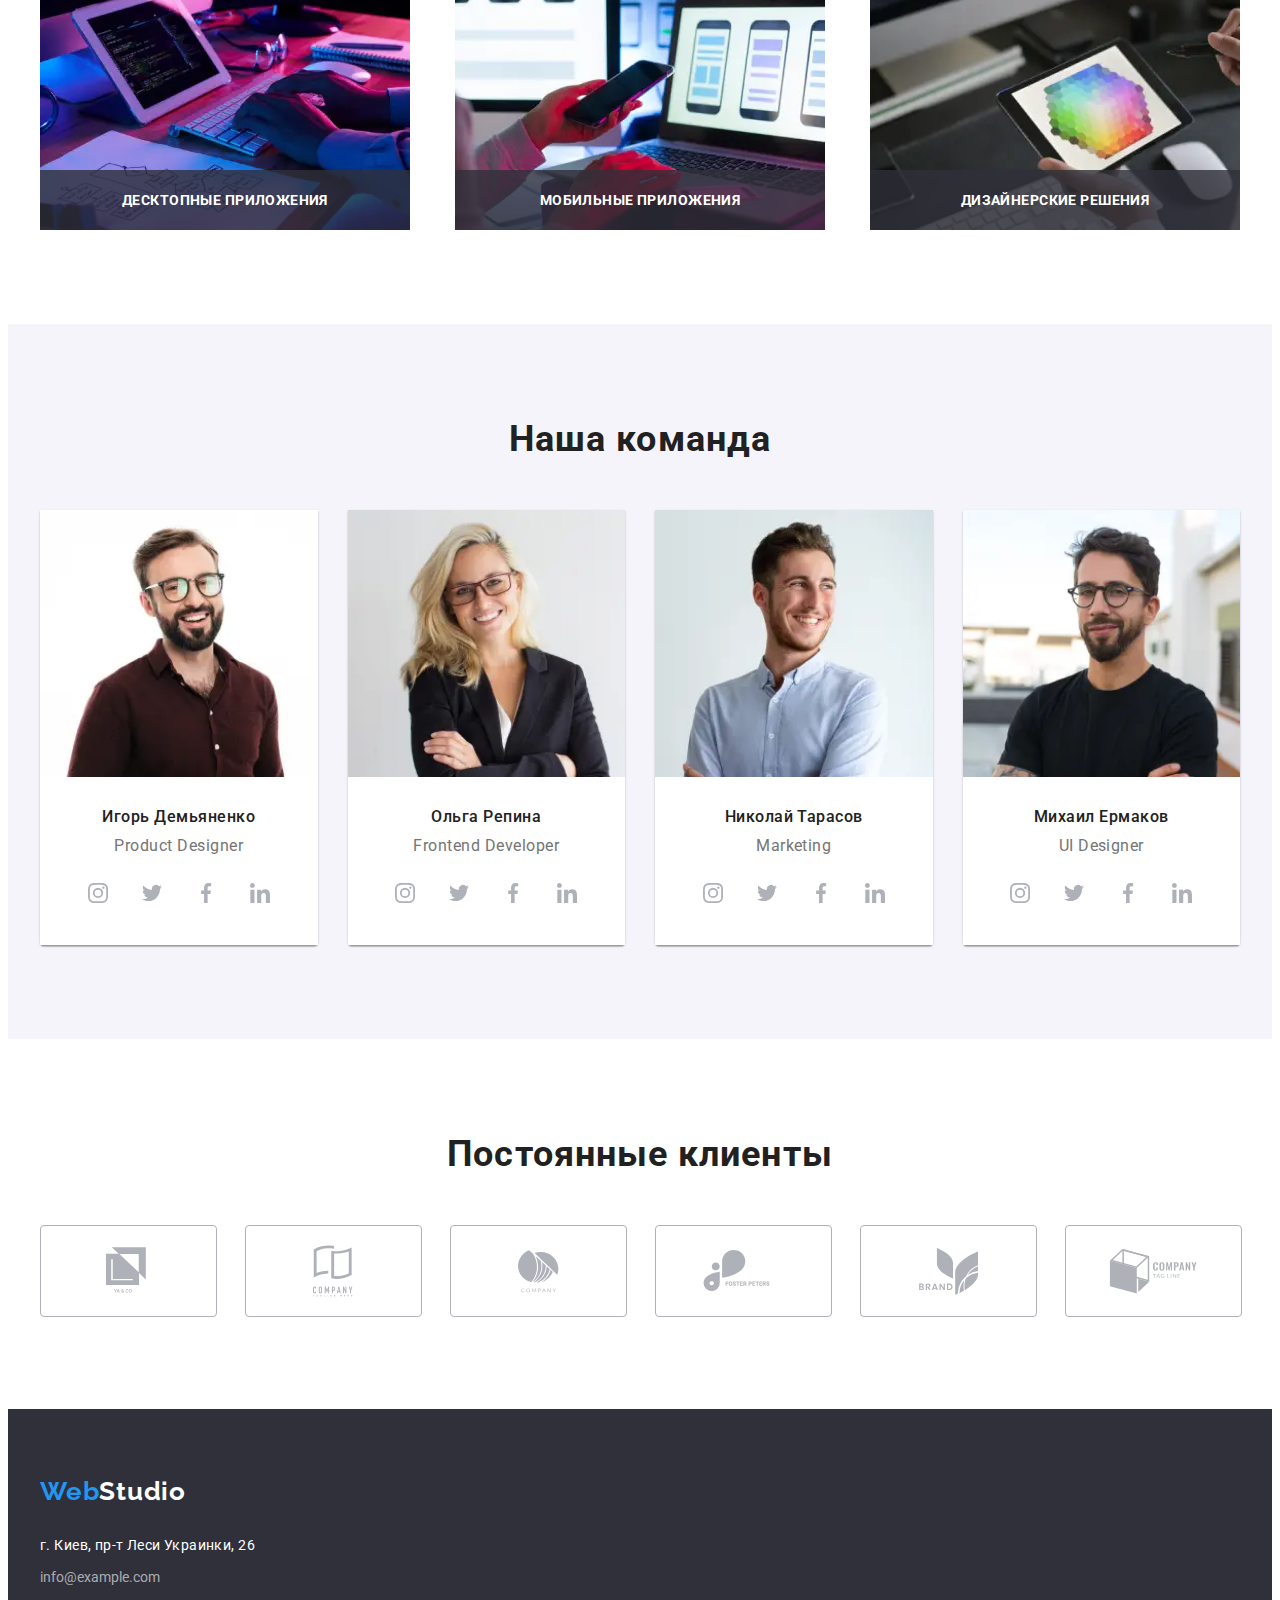
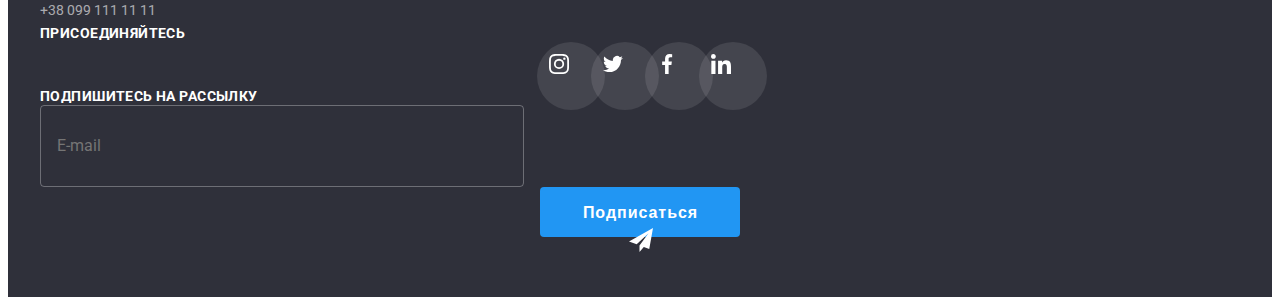
==== commit 330d8b5b: "footer styles for tablet and desktop are pending" ====
--- a/index.html
+++ b/index.html
@@ -624,87 +624,94 @@
       </section>
     </main>
 
-    <!--<footer class="footer">
-      <div class="container bottom-container">
-        <div class="footer-wrapper">
-          <a class="logo-footer logo" lang="en" href="/"
-            >Web<span class="logo-footer-studio">Studio</span>
-          </a>
-
-          <address class="address">
-            <p class="address-map">г. Киев, пр-т Леси Украинки, 26</p>
-            <ul class="address-wrapper">
-              <li class="address-wrapper-item">
-                <a class="address-link" lang="en" href="mailto:info@example.com"
-                  >info@example.com</a
-                >
-              </li>
-
-              <li class="address-wrapper-item">
-                <a class="address-link" href="tel:+380991111111"
-                  >+38 099 111 11 11</a
-                >
-              </li>
-            </ul>
-          </address>
+    <footer>
+      <section class="footer">
+        <div class="container bottom-container">
+          <h2 class="section-title visually-hidden">
+            Связаться с нами и зарегистрироваться
+          </h2>
+          <div class="footer-wrapper">
+            <div class="address-container">
+              <a class="logo-footer logo" lang="en" href="/"
+                >Web<span class="logo-footer-studio">Studio</span>
+              </a>
+
+              <address class="address">г. Киев, пр-т Леси Украинки, 26</address>
+              <ul class="address-list">
+                <li class="address-list-item">
+                  <a
+                    class="address-link"
+                    lang="en"
+                    href="mailto:info@example.com"
+                    >info@example.com</a
+                  >
+                </li>
+
+                <li class="address-listr-item">
+                  <a class="address-link" href="tel:+380991111111"
+                    >+38 099 111 11 11</a
+                  >
+                </li>
+              </ul>
+            </div>
+
+            <div class="social-media-container">
+              <b class="bring-attention">Присоединяйтесь</b>
+              <ul class="social-media-navigation">
+                <li class="social-media-item">
+                  <a class="social-media-link bottom-link" href="">
+                    <svg class="social-media-icon" width="20px" height="20px">
+                      <use href="./images/sprite.svg#instagram"></use>
+                    </svg>
+                  </a>
+                </li>
+                <li class="social-media-item">
+                  <a class="social-media-link bottom-link" href="">
+                    <svg class="social-media-icon" width="20px" height="20px">
+                      <use href="./images/sprite.svg#twitter"></use>
+                    </svg>
+                  </a>
+                </li>
+                <li class="social-media-item">
+                  <a class="social-media-link bottom-link" href="">
+                    <svg class="social-media-icon" width="20px" height="20px">
+                      <use href="./images/sprite.svg#facebook"></use>
+                    </svg>
+                  </a>
+                </li>
+                <li class="social-media-item">
+                  <a class="social-media-link bottom-link" href="">
+                    <svg class="social-media-icon" width="20px" height="20px">
+                      <use href="./images/sprite.svg#linkedin"></use>
+                    </svg>
+                  </a>
+                </li>
+              </ul>
+            </div>
+          </div>
+
+          <div class="form-wrapper">
+            <b class="bring-attention sign-up">Подпишитесь на рассылку</b>
+            <form class="form">
+              <input
+                type="email"
+                class="footer-input"
+                id="mail"
+                name="user-email"
+                placeholder="E-mail"
+              />
+              <button type="submit" class="button submit-button">
+                Подписаться
+                <svg width="24px" height="24px">
+                  <use href="./images/icons.svg#signup"></use>
+                </svg>
+              </button>
+            </form>
+          </div>
         </div>
-
-        <div>
-          <b class="bring-attention">Присоединяйтесь</b>
-          <ul class="social-media-navigation">
-            <li class="social-media-item">
-              <a class="social-media-link bottom-link" href="">
-                <svg class="social-media-icon" width="20px" height="20px">
-                  <use href="./images/sprite.svg#instagram"></use>
-                </svg>
-              </a>
-            </li>
-            <li class="social-media-item">
-              <a class="social-media-link bottom-link" href="">
-                <svg class="social-media-icon" width="20px" height="20px">
-                  <use href="./images/sprite.svg#twitter"></use>
-                </svg>
-              </a>
-            </li>
-            <li class="social-media-item">
-              <a class="social-media-link bottom-link" href="">
-                <svg class="social-media-icon" width="20px" height="20px">
-                  <use href="./images/sprite.svg#facebook"></use>
-                </svg>
-              </a>
-            </li>
-            <li class="social-media-item">
-              <a class="social-media-link bottom-link" href="">
-                <svg class="social-media-icon" width="20px" height="20px">
-                  <use href="./images/sprite.svg#linkedin"></use>
-                </svg>
-              </a>
-            </li>
-          </ul>
-        </div>
-
-        <div class="form-wrapper">
-          <b class="bring-attention">Подпишитесь на рассылку</b>
-          <form class="form">
-            <input
-              type="email"
-              class="footer-input"
-              id="mail"
-              name="user-email"
-              placeholder="E-mail"
-            />
-            <button type="submit" class="button submit-button">
-              Подписаться
-              <svg width="24px" height="24px">
-                <use href="./images/icons.svg#signup"></use>
-              </svg>
-            </button>
-          </form>
-        </div>
-      </div>
-    </footer>-->
-
-    class="form-input"
+      </section>
+    </footer>
+
     <!--<div class="backdrop is-hidden" data-modal>
       <div class="modal">
         <button class="modal-close-button" data-modal-close>
--- a/css/main.min.css
+++ b/css/main.min.css
@@ -1,2 +1,2 @@
-:root{--text-font: "Roboto", sans-serif;--title-font: "Raleway", sans-serif;--main-color: #757575;--main-white-color: #ffffff;--title-text-color: #212121;--logo-black-color: #000000;--accent-color: #2196f3;--background-white-color: #f5f4fa;--background-black-color: #2f303a;--background-transparent-color: rgba(255, 255, 255, 0.6);--logo-clients-color: #afb1b8;--cubic: cubic-bezier(0.4, 0, 0.2, 1)}.visually-hidden{position:absolute;clip:rect(0 0 0 0);width:1px;height:1px;margin:-1px}body{font-family:var(--text-font);color:var(--main-color);background-color:var(--main-white-color)}h1,h2,h3,h4,h5,h6{margin:0}ul,ol{list-style:none;margin:0;padding:0}img{display:block;width:100%;height:auto}textarea{resize:none}.container{width:100%;padding:0 15px;margin:0 auto}@media screen and (min-width: 480px){.container{width:480px}}@media screen and (min-width: 768px){.container{width:768px}}@media screen and (min-width: 1200px){.container{width:1200px}}.header .container{display:flex;justify-content:center}.logo{font-family:var(--title-font);font-weight:700;font-size:26px;line-height:1.714;letter-spacing:0.03em;text-decoration:none;color:var(--accent-color)}.logo-header-studio{color:var(--logo-black-color)}.logo-footer-studio{color:var(--main-white-color)}.button{display:block;margin:0 auto;min-width:200px;padding:10px 32px;border:1px solid transparent;border-radius:4px;cursor:pointer;font-weight:700;font-size:16px;line-height:1.875;text-align:center;letter-spacing:0.06em;color:var(--main-white-color);background-color:var(--accent-color);transition:transform 250ms var(--cubic)}.submit-button{padding:10px 28px 10px 29px;margin-left:12px;width:200px;height:50px}.backdrop{position:fixed;top:0;left:0;width:100%;height:100%;background:rgba(0,0,0,0.2);opacity:1;visibility:visible;transition:opacity 250ms var(--cubic),visibility 250ms var(--cubic)}.backdrop.is-hidden{opacity:0;visibility:hidden;pointer-events:none}.backdrop.is-hidden.modal{transform:translate(-50%, -50%)}.modal{position:absolute;display:block;top:50%;left:50%;transform:translate(-50%, -50%);width:528px;height:581px;background-color:var(--main-white-color);box-shadow:0px 1px 3px rgba(0,0,0,0.12),0px 1px 1px rgba(0,0,0,0.14),0px 2px 1px rgba(0,0,0,0.2);border-radius:4px;transition:transform 250ms var(--cubic)}.close-icon{width:18px;height:18px}.modal-close-button:hover .close-icon{fill:var(--accent-color);transition:fill 250ms var(--cubic)}.modal-close-button{position:absolute;right:8px;top:8px;display:flex;justify-content:center;align-items:center;width:30px;height:30px;border-radius:50%;border:1px solid rgba(0,0,0,0.1);background-color:transparent;cursor:pointer;outline:none}.modal-form{display:flex;flex-direction:column;padding:40px 40px}.form-title{margin-bottom:12px;font-weight:700px;font-size:20px;line-height:1.172;color:var(--title-text-color)}.form-label{margin-bottom:4px;font-weight:400;font-size:12px;line-height:1.171}.form-icon{position:absolute;top:50%;left:5px;transform:translate(50%, -10%)}.form-input{display:block;padding-left:42px;width:448px;height:40px;border:1px solid rgba(33,33,33,0.2);border-radius:4px;cursor:pointer;transition:border-color 250ms cubic-bezier(0.4, 0, 0.2, 1)}.form-input:focus{outline:none;border-color:var(--accent-color);transition:border-color 250ms cubic-bezier(0.4, 0, 0.2, 1)}.form-input:focus+.form-icon{fill:var(--accent-color);transition:fill 250ms cubic-bezier(0.4, 0, 0.2, 1)}.textarea{width:448px;height:120px;padding:12px 16px}.form-group{position:relative;margin-bottom:10px;display:flex;flex-direction:column}.checkbox-wrapper{margin-top:10px;margin-bottom:30px}.agreement-link{color:var(--accent-color);display:inline-block;cursor:pointer}.checkbox-label{display:flex;align-items:center;padding-left:8.38px;cursor:pointer;font-weight:400;font-size:14px;line-height:1.71;letter-spacing:0.03em;color:var(--main-color)}.form-label .checkbox-label::before{content:"";width:16px;height:15px;border:2px solid var(--title-text-color);border-radius:1px;cursor:pointer;margin-right:8.38px;background-image:url("../images/checkbox.svg");background-position:50% 50%;transition:background-image 250ms var(--cubic)}.checkbox:focus+.checkbox-label::before{width:16px;height:15px;border:2px solid var(--accent-color);border-radius:1px;transition-property:border;transition-duration:250ms;transition-timing-function:var(--cubic)}.checkbox:checked+.checkbox-label::before{background-image:url("../images/checkmark.svg");background-color:var(--accent-color);background-repeat:no-repeat;background-position:50% 50%;background-origin:border-box;border:transparent;transition:background-image 250ms var(--cubic)}.form-button{align-self:center;box-shadow:0px 4px 4px rgba(0,0,0,0.15)}.form-button:hover,.form-button:focus{background-color:#188ce8;box-shadow:0px 4px 4px rgba(0,0,0,0.15);border:none;transition:background-color 250ms var(--cubic),box-shadow 250ms var(--cubic)}.header{border-bottom:1px solid #eeeeee}.site-navigation{display:flex;align-items:center}.site-navigation-list{display:flex;margin-left:93px}.site-navigation-item:not(:last-child){margin-right:50px}.site-navigation-link{display:block;padding-top:32px;padding-bottom:32px;font-weight:500;font-size:14px;line-height:1.143;letter-spacing:0.02em;color:var(--title-text-color);text-decoration:none;transition-property:color;transition-duration:250ms;transition-timing-function:var(--cubic)}.site-navigation-link:hover,.site-navigation-link:focus{color:var(--accent-color)}.site-navigation-link.current{position:relative;color:var(--accent-color)}.site-navigation-link.current::after{content:"";display:block;position:absolute;top:76px;left:0;width:100%;height:4px;color:var(--accent-color);background-color:var(--accent-color);border:1px solid;border-radius:2px}.contact-information-list{display:flex;align-items:center;margin-left:auto}.contact-information-item+.contact-information-item{margin-left:50px}.contact-link{display:flex;align-items:center;padding-top:32px;padding-bottom:32px;font-weight:500;font-size:14px;line-height:1.143;letter-spacing:0.02em;color:var(--main-color);fill:currentColor;text-decoration:none;transition-property:color;transition-duration:250ms;transition-timing-function:var(--cubic)}.contact-link:hover,.contact-link:focus{color:var(--accent-color)}.link-icon{margin:0 10px 0 0}.hero{max-width:480px;height:400px;background-image:linear-gradient(to right, rgba(47,48,58,0.4), rgba(47,48,58,0.4)),url(../../images/mobile/hero/hero-mobile.jpg);background-size:cover;background-position:center;background-repeat:no-repeat;margin:0 auto;padding-top:118px;padding-bottom:118px;text-align:center}@media screen and (min-device-pixel-ratio: 2) and (min-width: 320px), screen and (min-resolution: 192dpi), screen and (min-resolution: 2dppx){.hero{background-image:linear-gradient(to right, rgba(47,48,58,0.4), rgba(47,48,58,0.4)),url(../../images/mobile/hero/hero-mobile@2x.jpg)}}@media screen and (min-width: 768px){.hero{max-width:768px;height:400px;background-image:linear-gradient(to right, rgba(47,48,58,0.4), rgba(47,48,58,0.4)),url(../../images/tablet/hero/hero-tablet.jpg)}}@media screen and (min-device-pixel-ratio: 2) and (min-width: 768px), screen and (min-resolution: 192dpi), screen and (min-resolution: 2dppx){.hero{background-image:linear-gradient(to right, rgba(47,48,58,0.4), rgba(47,48,58,0.4)),url(../../images/tablet/hero/hero-tablet@2x.jpg)}}@media screen and (min-width: 1200px){.hero{max-width:1600px;height:600px;padding-top:200px;padding-bottom:200px;background-image:linear-gradient(to right, rgba(47,48,58,0.4), rgba(47,48,58,0.4)),url(../../images/desktop/hero/hero-desktop.jpg)}}@media screen and (min-device-pixel-ratio: 2) and (min-width: 1200px), screen and (min-resolution: 192dpi), screen and (min-resolution: 2dppx){.hero{background-image:linear-gradient(to right, rgba(47,48,58,0.4), rgba(47,48,58,0.4)),url(../../images/desktop/hero/hero-desktop@2x.jpg)}}.hero-title{margin-bottom:30px;margin-right:auto;margin-left:auto;min-width:320px;text-align:center;font-weight:900;font-size:26px;line-height:1.615;letter-spacing:0.06em;text-transform:uppercase;color:var(--main-white-color)}@media screen and (min-width: 1200px){.hero-title{max-width:696px;font-size:44px;line-height:1.363}}.advantages{padding-top:60px;padding-bottom:60px}@media screen and (min-width: 1200px){.advantages{padding-top:94px;padding-bottom:94px}}@media screen and (max-width: 767px){.advantages-list:not(:last-child){margin-bottom:30px}}@media screen and (min-width: 768px){.advantages-list{display:flex;flex-wrap:wrap;margin:-15px}}@media screen and (min-width: 1200px){.advantages-list{display:flex;flex-wrap:wrap;margin:-15px}}@media screen and (min-width: 768px){.advantages-list-item{flex-basis:calc((100% - 4 * 15px) / 2);margin:15px}}@media screen and (min-width: 1200px){.advantages-list-item{flex-basis:calc((100% - 8 * 15px) / 4);margin:15px}}.advantages-list-icons{display:flex;align-items:center;justify-content:center;margin-bottom:30px;padding:0;border:none;width:100%;height:120px;border-radius:4px;background-color:var(--background-white-color)}.advantages-icon{display:flex;background-repeat:no-repeat;background-position:center}.advantages-title{text-align:center;font-weight:700;font-size:14px;line-height:1.143;letter-spacing:0.03em;text-transform:uppercase;color:var(--title-text-color)}@media screen and (min-width: 768px){.advantages-title{text-align:left}}.advantages-description{font-weight:400;font-size:14px;line-height:1.714;letter-spacing:0.03em;margin-top:10px;margin-bottom:0}@media screen and (max-width: 1199px){.services-gallery{display:none}}.services-gallery{padding-bottom:94px}.title{margin-bottom:50px;font-weight:700;font-size:36px;line-height:1.167;text-align:center;letter-spacing:0.03em;color:var(--title-text-color)}.services-gallery-list{display:flex;justify-content:space-between}.services-gallery-item{position:relative}.image-description{position:absolute;margin:0;padding-top:22px;padding-bottom:22px;font-weight:700;font-size:14px;line-height:1.172;text-transform:uppercase;text-align:center;letter-spacing:0.03em;width:100%;background-color:rgba(47,48,58,0.8);color:var(--main-white-color);bottom:0;left:0}.team{padding-top:60px;padding-bottom:60px;background-color:var(--background-white-color)}@media screen and (min-width: 1200px){.team{padding-top:94px;padding-bottom:94px}}.team .title{margin-bottom:50px}@media screen and (min-width: 768px){.team-list{display:flex;flex-wrap:wrap;margin:-15px}}@media screen and (min-width: 1200px){.team-list{display:flex;flex-wrap:wrap;margin:-15px}}.team-list-item{box-shadow:0px 1px 3px rgba(0,0,0,0.12),0px 1px 1px rgba(0,0,0,0.14),0px 2px 1px rgba(0,0,0,0.2);border-radius:0px 0px 4px 4px}@media screen and (max-width: 767px){.team-list-item:not(:last-child){margin-bottom:30px}}@media screen and (min-width: 768px){.team-list-item{margin:15px;width:calc((100% - 15px * 4) / 2)}}@media screen and (min-width: 1200px){.team-list-item{margin:15px;width:calc((100% - 15px * 8) / 4)}}.team-card{padding-top:30px;padding-bottom:30px;background-color:var(--main-white-color)}.team-list-name{font-weight:500;font-size:16px;line-height:1.187;text-align:center;letter-spacing:0.03em;color:var(--title-text-color)}.description{margin:10px 0 16px 0;font-weight:400;font-size:16px;line-height:1.187;text-align:center;letter-spacing:0.03em}.social-media-navigation{display:flex;justify-content:center;align-items:center}.social-media-item{width:44px;height:44px;margin-right:10px}.social-media-item:last-child{margin-right:0}.social-media-link{display:block;text-decoration:none;padding:12px;width:100%;height:100%;border-radius:50%;color:var(--logo-clients-color);fill:currentColor;cursor:pointer;transition-property:color, background-color;transition-duration:250ms;transition-timing-function:var(--cubic)}.social-media-link:hover,.social-media-link:focus{color:var(--main-white-color);background-color:var(--accent-color)}.our-clients{padding-top:60px;padding-bottom:60px}@media screen and (min-width: 1200px){.our-clients{padding-top:94px;padding-bottom:94px}}@media screen and (min-width: 320px){.our-clients-list{display:flex;flex-wrap:wrap;justify-content:center;margin:-15px}}@media screen and (min-width: 320px){.our-clients-item{flex-basis:calc 85%}}.our-clients-link{display:flex;justify-content:center;align-items:center;text-decoration:none;height:100%;width:100%;border:1px solid;border-radius:4px;color:var(--logo-clients-color);fill:currentColor;transition-property:color;transition-duration:250ms;transition-timing-function:var(--cubic)}.our-clients-link:hover,.our-clients-link:focus{color:var(--accent-color)}.footer{background-color:var(--background-black-color);padding-top:60px;padding-bottom:60px}.address{margin-top:20px;display:flex;flex-direction:column;font-style:normal;font-weight:400;font-size:14px;line-height:1.714;letter-spacing:0.03em;color:var(--main-white-color)}.address-map{margin-bottom:9px;margin-top:0}.address-wrapper-item:nth-child(2n+1){margin-bottom:9px}.address-link{color:var(--background-transparent-color);text-decoration:none}.footer-wrapper{margin-right:70px}.bring-attention{display:inline-block;margin-bottom:20px;font-weight:700;font-size:14px;line-height:1.14;letter-spacing:0.03em;text-transform:uppercase;color:var(--main-white-color)}.bottom-container{display:flex;align-items:baseline}.bottom-link{color:var(--main-white-color);fill:currentColor;background-color:rgba(255,255,255,0.1);border-radius:50%}.form-wrapper{margin-left:93px}.form{display:flex;align-items:center}.footer-input{margin:0;padding:15px 16px;font:inherit;width:358px;height:50px;color:rgba(255,255,255,0.6);border:1px solid rgba(255,255,255,0.3);border-radius:4px;background:transparent}
+:root{--text-font: "Roboto", sans-serif;--title-font: "Raleway", sans-serif;--main-color: #757575;--main-white-color: #ffffff;--title-text-color: #212121;--logo-black-color: #000000;--accent-color: #2196f3;--background-white-color: #f5f4fa;--background-black-color: #2f303a;--background-transparent-color: rgba(255, 255, 255, 0.6);--logo-clients-color: #afb1b8;--cubic: cubic-bezier(0.4, 0, 0.2, 1)}.visually-hidden{position:absolute;clip:rect(0 0 0 0);width:1px;height:1px;margin:-1px}body{font-family:var(--text-font);color:var(--main-color);background-color:var(--main-white-color)}h1,h2,h3,h4,h5,h6{margin:0}ul,ol{list-style:none;margin:0;padding:0}img{display:block;width:100%;height:auto}textarea{resize:none}.container{width:100%;padding:0 15px;margin:0 auto}@media screen and (min-width: 480px){.container{width:480px}}@media screen and (min-width: 768px){.container{width:768px}}@media screen and (min-width: 1200px){.container{width:1200px}}.header .container{display:flex;justify-content:center}.logo{display:inline-block;font-family:var(--title-font);font-weight:700;font-size:26px;line-height:1.714;letter-spacing:0.03em;text-decoration:none;color:var(--accent-color)}.logo-header-studio{color:var(--logo-black-color)}.logo-footer-studio{color:var(--main-white-color)}.button{display:block;margin:0 auto;min-width:200px;padding:10px 32px;border:1px solid transparent;border-radius:4px;cursor:pointer;font-weight:700;font-size:16px;line-height:1.875;text-align:center;letter-spacing:0.06em;color:var(--main-white-color);background-color:var(--accent-color);transition:transform 250ms var(--cubic)}.submit-button{padding:10px 28px 10px 29px;width:200px;height:50px}.title{margin-bottom:30px;font-weight:700;font-size:28px;line-height:1.172;text-align:center;letter-spacing:0.03em;color:var(--title-text-color)}@media screen and (min-width: 1200px){.title{margin-bottom:50px;font-weight:700;font-size:36px;line-height:1.167;text-align:center;letter-spacing:0.03em;color:var(--title-text-color)}}.backdrop{position:fixed;top:0;left:0;width:100%;height:100%;background:rgba(0,0,0,0.2);opacity:1;visibility:visible;transition:opacity 250ms var(--cubic),visibility 250ms var(--cubic)}.backdrop.is-hidden{opacity:0;visibility:hidden;pointer-events:none}.backdrop.is-hidden.modal{transform:translate(-50%, -50%)}.modal{position:absolute;display:block;top:50%;left:50%;transform:translate(-50%, -50%);width:528px;height:581px;background-color:var(--main-white-color);box-shadow:0px 1px 3px rgba(0,0,0,0.12),0px 1px 1px rgba(0,0,0,0.14),0px 2px 1px rgba(0,0,0,0.2);border-radius:4px;transition:transform 250ms var(--cubic)}.close-icon{width:18px;height:18px}.modal-close-button:hover .close-icon{fill:var(--accent-color);transition:fill 250ms var(--cubic)}.modal-close-button{position:absolute;right:8px;top:8px;display:flex;justify-content:center;align-items:center;width:30px;height:30px;border-radius:50%;border:1px solid rgba(0,0,0,0.1);background-color:transparent;cursor:pointer;outline:none}.modal-form{display:flex;flex-direction:column;padding:40px 40px}.form-title{margin-bottom:12px;font-weight:700px;font-size:20px;line-height:1.172;color:var(--title-text-color)}.form-label{margin-bottom:4px;font-weight:400;font-size:12px;line-height:1.171}.form-icon{position:absolute;top:50%;left:5px;transform:translate(50%, -10%)}.form-input{display:block;padding-left:42px;width:448px;height:40px;border:1px solid rgba(33,33,33,0.2);border-radius:4px;cursor:pointer;transition:border-color 250ms cubic-bezier(0.4, 0, 0.2, 1)}.form-input:focus{outline:none;border-color:var(--accent-color);transition:border-color 250ms cubic-bezier(0.4, 0, 0.2, 1)}.form-input:focus+.form-icon{fill:var(--accent-color);transition:fill 250ms cubic-bezier(0.4, 0, 0.2, 1)}.textarea{width:448px;height:120px;padding:12px 16px}.form-group{position:relative;margin-bottom:10px;display:flex;flex-direction:column}.checkbox-wrapper{margin-top:10px;margin-bottom:30px}.agreement-link{color:var(--accent-color);display:inline-block;cursor:pointer}.checkbox-label{display:flex;align-items:center;padding-left:8.38px;cursor:pointer;font-weight:400;font-size:14px;line-height:1.71;letter-spacing:0.03em;color:var(--main-color)}.form-label .checkbox-label::before{content:"";width:16px;height:15px;border:2px solid var(--title-text-color);border-radius:1px;cursor:pointer;margin-right:8.38px;background-image:url("../images/checkbox.svg");background-position:50% 50%;transition:background-image 250ms var(--cubic)}.checkbox:focus+.checkbox-label::before{width:16px;height:15px;border:2px solid var(--accent-color);border-radius:1px;transition-property:border;transition-duration:250ms;transition-timing-function:var(--cubic)}.checkbox:checked+.checkbox-label::before{background-image:url("../images/checkmark.svg");background-color:var(--accent-color);background-repeat:no-repeat;background-position:50% 50%;background-origin:border-box;border:transparent;transition:background-image 250ms var(--cubic)}.form-button{align-self:center;box-shadow:0px 4px 4px rgba(0,0,0,0.15)}.form-button:hover,.form-button:focus{background-color:#188ce8;box-shadow:0px 4px 4px rgba(0,0,0,0.15);border:none;transition:background-color 250ms var(--cubic),box-shadow 250ms var(--cubic)}.header{border-bottom:1px solid #eeeeee}.site-navigation{display:flex;align-items:center}.site-navigation-list{display:flex;margin-left:93px}.site-navigation-item:not(:last-child){margin-right:50px}.site-navigation-link{display:block;padding-top:32px;padding-bottom:32px;font-weight:500;font-size:14px;line-height:1.143;letter-spacing:0.02em;color:var(--title-text-color);text-decoration:none;transition-property:color;transition-duration:250ms;transition-timing-function:var(--cubic)}.site-navigation-link:hover,.site-navigation-link:focus{color:var(--accent-color)}.site-navigation-link.current{position:relative;color:var(--accent-color)}.site-navigation-link.current::after{content:"";display:block;position:absolute;top:76px;left:0;width:100%;height:4px;color:var(--accent-color);background-color:var(--accent-color);border:1px solid;border-radius:2px}.contact-information-list{display:flex;align-items:center;margin-left:auto}.contact-information-item+.contact-information-item{margin-left:50px}.contact-link{display:flex;align-items:center;padding-top:32px;padding-bottom:32px;font-weight:500;font-size:14px;line-height:1.143;letter-spacing:0.02em;color:var(--main-color);fill:currentColor;text-decoration:none;transition-property:color;transition-duration:250ms;transition-timing-function:var(--cubic)}.contact-link:hover,.contact-link:focus{color:var(--accent-color)}.link-icon{margin:0 10px 0 0}.hero{max-width:480px;height:400px;background-image:linear-gradient(to right, rgba(47,48,58,0.4), rgba(47,48,58,0.4)),url(../../images/mobile/hero/hero-mobile.jpg);background-size:cover;background-position:center;background-repeat:no-repeat;margin:0 auto;padding-top:118px;padding-bottom:118px;text-align:center}@media screen and (min-device-pixel-ratio: 2) and (min-width: 320px), screen and (min-resolution: 192dpi), screen and (min-resolution: 2dppx){.hero{background-image:linear-gradient(to right, rgba(47,48,58,0.4), rgba(47,48,58,0.4)),url(../../images/mobile/hero/hero-mobile@2x.jpg)}}@media screen and (min-width: 768px){.hero{max-width:768px;height:400px;background-image:linear-gradient(to right, rgba(47,48,58,0.4), rgba(47,48,58,0.4)),url(../../images/tablet/hero/hero-tablet.jpg)}}@media screen and (min-device-pixel-ratio: 2) and (min-width: 768px), screen and (min-resolution: 192dpi), screen and (min-resolution: 2dppx){.hero{background-image:linear-gradient(to right, rgba(47,48,58,0.4), rgba(47,48,58,0.4)),url(../../images/tablet/hero/hero-tablet@2x.jpg)}}@media screen and (min-width: 1200px){.hero{max-width:1600px;height:600px;padding-top:200px;padding-bottom:200px;background-image:linear-gradient(to right, rgba(47,48,58,0.4), rgba(47,48,58,0.4)),url(../../images/desktop/hero/hero-desktop.jpg)}}@media screen and (min-device-pixel-ratio: 2) and (min-width: 1200px), screen and (min-resolution: 192dpi), screen and (min-resolution: 2dppx){.hero{background-image:linear-gradient(to right, rgba(47,48,58,0.4), rgba(47,48,58,0.4)),url(../../images/desktop/hero/hero-desktop@2x.jpg)}}.hero-title{margin-bottom:30px;margin-right:auto;margin-left:auto;min-width:320px;text-align:center;font-weight:900;font-size:26px;line-height:1.615;letter-spacing:0.06em;text-transform:uppercase;color:var(--main-white-color)}@media screen and (min-width: 1200px){.hero-title{max-width:696px;font-size:44px;line-height:1.363}}.advantages{padding-top:60px;padding-bottom:60px}@media screen and (min-width: 1200px){.advantages{padding-top:94px;padding-bottom:94px}}@media screen and (max-width: 767px){.advantages-list:not(:last-child){margin-bottom:30px}}@media screen and (min-width: 768px){.advantages-list{display:flex;flex-wrap:wrap;margin:-15px}}@media screen and (min-width: 1200px){.advantages-list{display:flex;flex-wrap:wrap;margin:-15px}}@media screen and (min-width: 768px){.advantages-list-item{flex-basis:calc((100% - 4 * 15px) / 2);margin:15px}}@media screen and (min-width: 1200px){.advantages-list-item{flex-basis:calc((100% - 8 * 15px) / 4);margin:15px}}.advantages-list-icons{display:flex;align-items:center;justify-content:center;margin-bottom:30px;padding:0;border:none;width:100%;height:120px;border-radius:4px;background-color:var(--background-white-color)}.advantages-icon{display:flex;background-repeat:no-repeat;background-position:center}.advantages-title{text-align:center;font-weight:700;font-size:14px;line-height:1.143;letter-spacing:0.03em;text-transform:uppercase;color:var(--title-text-color)}@media screen and (min-width: 768px){.advantages-title{text-align:left}}.advantages-description{font-weight:400;font-size:14px;line-height:1.714;letter-spacing:0.03em;margin-top:10px;margin-bottom:0}@media screen and (max-width: 1199px){.services-gallery{display:none}}.services-gallery{padding-bottom:94px}.services-gallery-list{display:flex;justify-content:space-between}.services-gallery-item{position:relative}.image-description{position:absolute;margin:0;padding-top:22px;padding-bottom:22px;font-weight:700;font-size:14px;line-height:1.172;text-transform:uppercase;text-align:center;letter-spacing:0.03em;width:100%;background-color:rgba(47,48,58,0.8);color:var(--main-white-color);bottom:0;left:0}.team{padding-top:60px;padding-bottom:60px;background-color:var(--background-white-color)}@media screen and (min-width: 1200px){.team{padding-top:94px;padding-bottom:94px}}.team .title{margin-bottom:50px}@media screen and (min-width: 768px){.team-list{display:flex;flex-wrap:wrap;margin:-15px}}@media screen and (min-width: 1200px){.team-list{display:flex;flex-wrap:wrap;margin:-15px}}.team-list-item{box-shadow:0px 1px 3px rgba(0,0,0,0.12),0px 1px 1px rgba(0,0,0,0.14),0px 2px 1px rgba(0,0,0,0.2);border-radius:0px 0px 4px 4px}@media screen and (max-width: 767px){.team-list-item:not(:last-child){margin-bottom:30px}}@media screen and (min-width: 768px){.team-list-item{margin:15px;width:calc((100% - 15px * 4) / 2)}}@media screen and (min-width: 1200px){.team-list-item{margin:15px;width:calc((100% - 15px * 8) / 4)}}.team-card{padding-top:30px;padding-bottom:30px;background-color:var(--main-white-color)}.team-list-name{font-weight:500;font-size:16px;line-height:1.187;text-align:center;letter-spacing:0.03em;color:var(--title-text-color)}.description{margin:10px 0 16px 0;font-weight:400;font-size:16px;line-height:1.187;text-align:center;letter-spacing:0.03em}.social-media-navigation{display:flex;justify-content:center;align-items:center}.social-media-item{width:44px;height:44px;margin-right:10px}.social-media-item:last-child{margin-right:0}.social-media-link{display:block;text-decoration:none;padding:12px;width:100%;height:100%;border-radius:50%;color:var(--logo-clients-color);fill:currentColor;cursor:pointer;transition-property:color, background-color;transition-duration:250ms;transition-timing-function:var(--cubic)}.social-media-link:hover,.social-media-link:focus{color:var(--main-white-color);background-color:var(--accent-color)}.bottom-link{color:var(--main-white-color);fill:currentColor;background-color:rgba(255,255,255,0.1);border-radius:50%}.our-clients{padding-top:60px;padding-bottom:60px}@media screen and (min-width: 1200px){.our-clients{padding-top:94px;padding-bottom:94px}}.our-clients-list{display:flex;flex-wrap:wrap;margin:-15px}@media screen and (min-width: 768px){.our-clients-list{display:flex;flex-wrap:wrap;margin:-15px}}@media screen and (min-width: 1200px){.our-clients-list{display:flex;flex-wrap:wrap;margin:-15px}}.our-clients-item{flex-basis:calc((100% - 2 * 30px) / 2);height:90px;margin:15px}@media screen and (min-width: 768px){.our-clients-item{flex-basis:calc((100% - 3 * 30px) / 3);height:90px;margin:15px}}@media screen and (min-width: 1200px){.our-clients-item{flex-basis:calc((100% - 6 * 30px) / 6);height:90px;margin:15px}}.our-clients-link{display:flex;justify-content:center;align-items:center;text-decoration:none;height:100%;width:100%;border:1px solid;border-radius:4px;color:var(--logo-clients-color);fill:currentColor;transition-property:color;transition-duration:250ms;transition-timing-function:var(--cubic)}.our-clients-link:hover,.our-clients-link:focus{color:var(--accent-color)}.footer{background-color:var(--background-black-color);padding-top:60px;padding-bottom:60px;border:none}.address-container{display:flex;flex-direction:column}@media screen and (max-width: 1199px){.address-container{align-items:center;margin-bottom:60px}}.address{margin-top:20px;margin-bottom:8px;font-style:normal;font-weight:400;font-size:14px;line-height:1.714;letter-spacing:0.03em;color:var(--main-white-color)}.address-link{text-decoration:none;font-size:14px;line-height:1.714;color:var(--background-transparent-color)}.address-list-item:nth-child(2n+1){margin-bottom:9px}@media screen and (max-width: 767px){.social-media-container{margin-bottom:60px}}.bring-attention{margin-bottom:20px;font-weight:700;font-size:14px;line-height:1.14;letter-spacing:0.03em;text-transform:uppercase;color:var(--main-white-color)}@media screen and (max-width: 1199px){.bring-attention{text-align:center;display:flex;justify-content:center}}@media screen and (max-width: 1199px){.form-button-wrapper{display:flex;flex-direction:column;align-items:center}}@media scren and (max-width: 1199px){.form{display:flex;flex-direction:column;align-items:center}}.footer-input{margin:0;padding:15px 16px;font:inherit;width:80vw;max-width:450px;height:50px;color:rgba(255,255,255,0.6);outline:none;border:1px solid rgba(255,255,255,0.3);border-radius:4px;background:transparent}@media screen and (max-width: 1199px){.footer-input{margin:0 auto 20px}}
 /*# sourceMappingURL=main.min.css.map */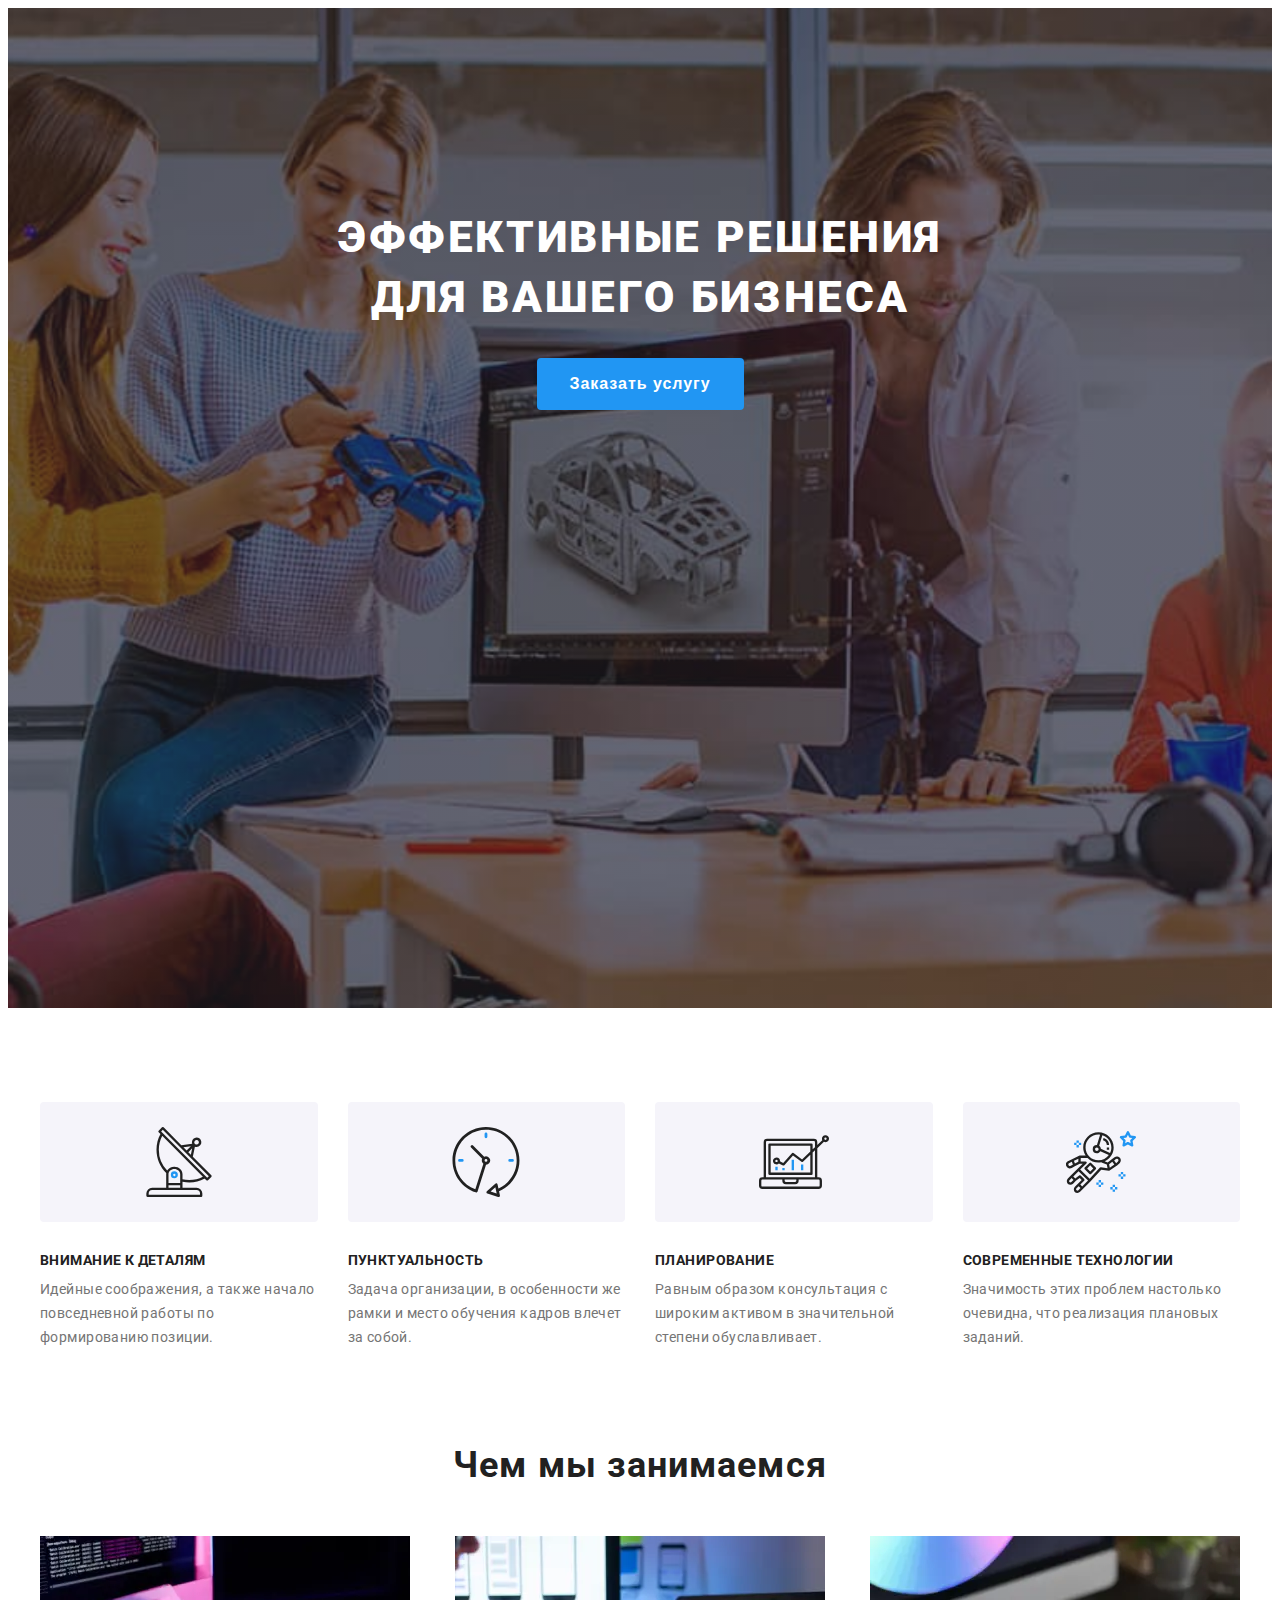
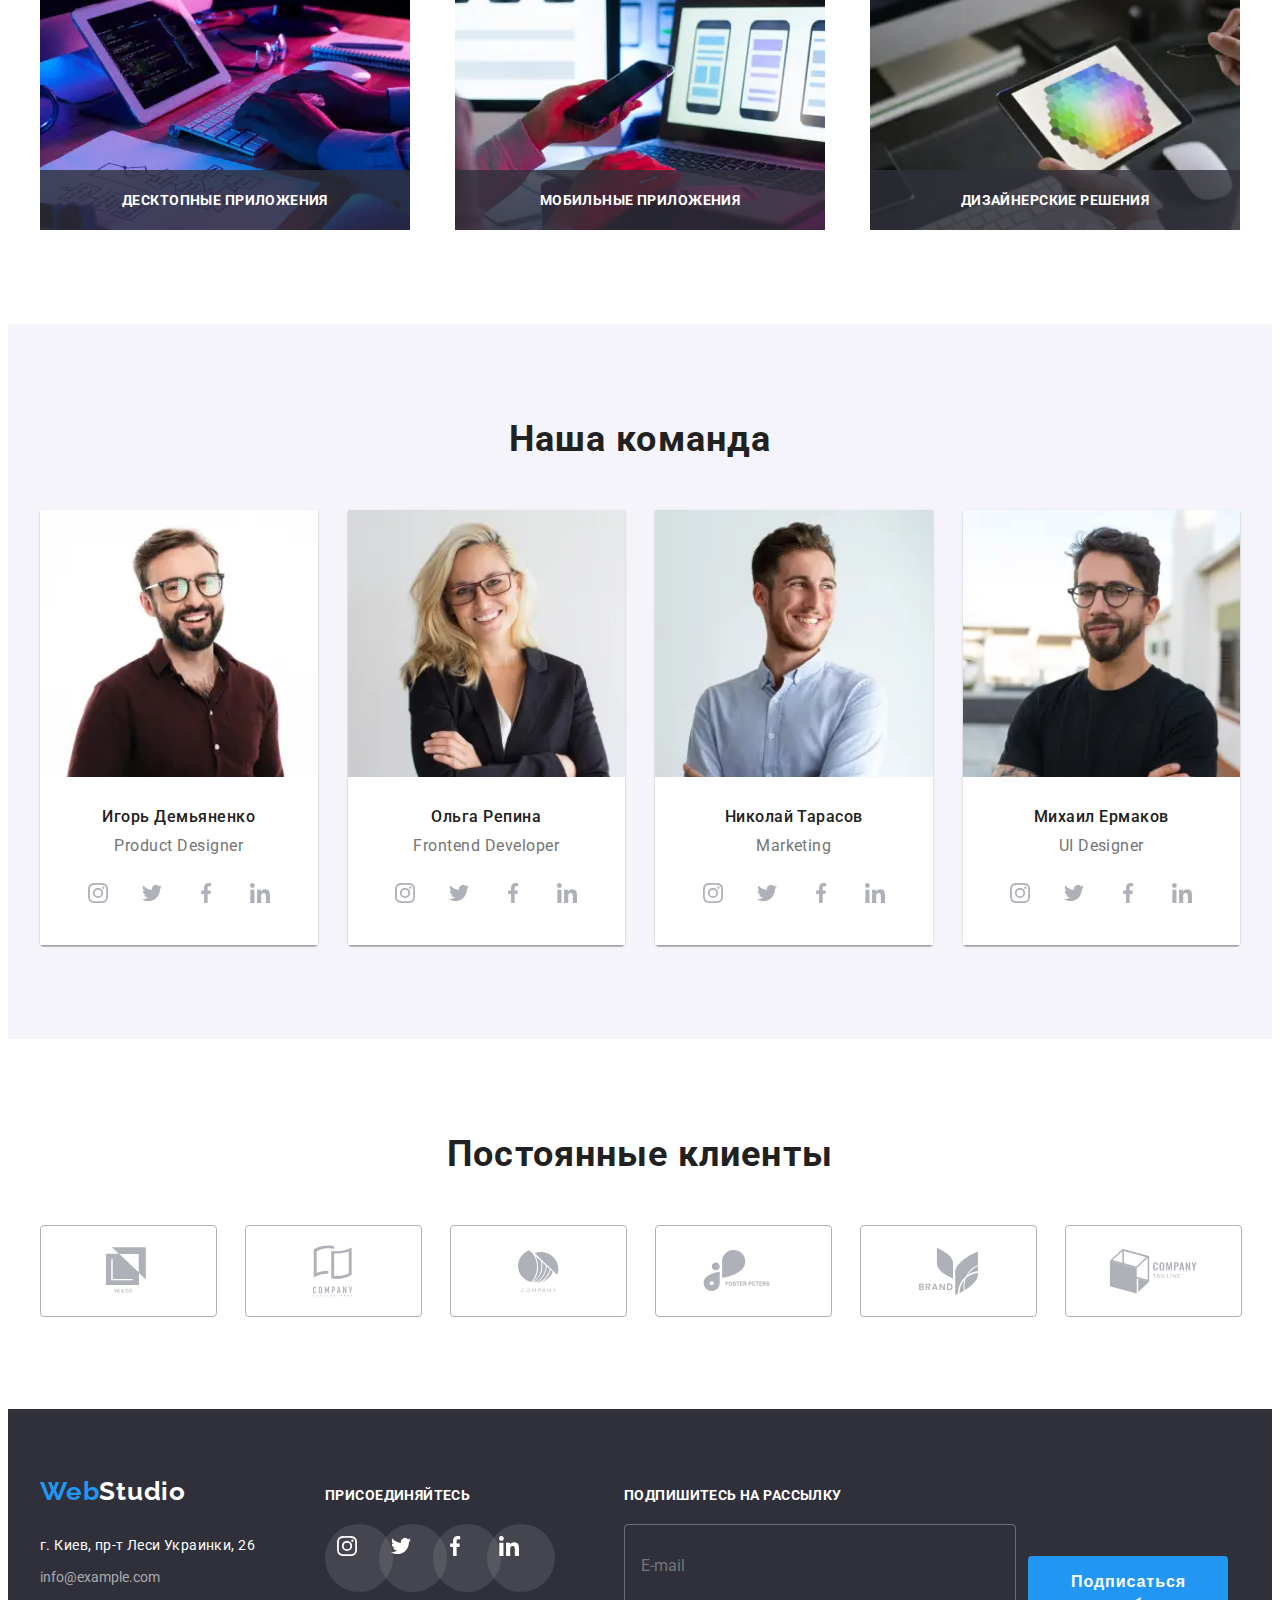
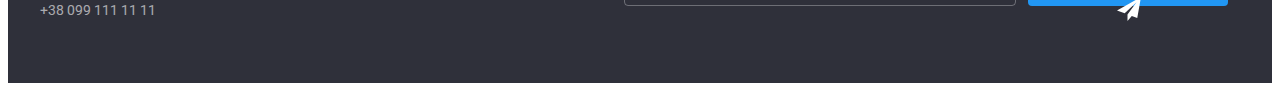
==== commit af17c3af: "Header + Portfolio list pending" ====
--- a/index.html
+++ b/index.html
@@ -627,9 +627,6 @@
     <footer>
       <section class="footer">
         <div class="container bottom-container">
-          <h2 class="section-title visually-hidden">
-            Связаться с нами и зарегистрироваться
-          </h2>
           <div class="footer-wrapper">
             <div class="address-container">
               <a class="logo-footer logo" lang="en" href="/"
@@ -657,7 +654,7 @@
 
             <div class="social-media-container">
               <b class="bring-attention">Присоединяйтесь</b>
-              <ul class="social-media-navigation">
+              <ul class="social-media-navigation footer-links">
                 <li class="social-media-item">
                   <a class="social-media-link bottom-link" href="">
                     <svg class="social-media-icon" width="20px" height="20px">
@@ -693,19 +690,23 @@
           <div class="form-wrapper">
             <b class="bring-attention sign-up">Подпишитесь на рассылку</b>
             <form class="form">
-              <input
-                type="email"
-                class="footer-input"
-                id="mail"
-                name="user-email"
-                placeholder="E-mail"
-              />
-              <button type="submit" class="button submit-button">
-                Подписаться
-                <svg width="24px" height="24px">
-                  <use href="./images/icons.svg#signup"></use>
-                </svg>
-              </button>
+              <div class="input-button-wrapper">
+                <div class="input-wrapper">
+                  <input
+                    type="email"
+                    class="footer-input"
+                    id="mail"
+                    name="user-email"
+                    placeholder="E-mail"
+                  />
+                </div>
+                <button type="submit" class="button submit-button">
+                  Подписаться
+                  <svg width="24px" height="24px">
+                    <use href="./images/icons.svg#signup"></use>
+                  </svg>
+                </button>
+              </div>
             </form>
           </div>
         </div>
--- a/css/main.min.css
+++ b/css/main.min.css
@@ -1,2 +1,2 @@
-:root{--text-font: "Roboto", sans-serif;--title-font: "Raleway", sans-serif;--main-color: #757575;--main-white-color: #ffffff;--title-text-color: #212121;--logo-black-color: #000000;--accent-color: #2196f3;--background-white-color: #f5f4fa;--background-black-color: #2f303a;--background-transparent-color: rgba(255, 255, 255, 0.6);--logo-clients-color: #afb1b8;--cubic: cubic-bezier(0.4, 0, 0.2, 1)}.visually-hidden{position:absolute;clip:rect(0 0 0 0);width:1px;height:1px;margin:-1px}body{font-family:var(--text-font);color:var(--main-color);background-color:var(--main-white-color)}h1,h2,h3,h4,h5,h6{margin:0}ul,ol{list-style:none;margin:0;padding:0}img{display:block;width:100%;height:auto}textarea{resize:none}.container{width:100%;padding:0 15px;margin:0 auto}@media screen and (min-width: 480px){.container{width:480px}}@media screen and (min-width: 768px){.container{width:768px}}@media screen and (min-width: 1200px){.container{width:1200px}}.header .container{display:flex;justify-content:center}.logo{display:inline-block;font-family:var(--title-font);font-weight:700;font-size:26px;line-height:1.714;letter-spacing:0.03em;text-decoration:none;color:var(--accent-color)}.logo-header-studio{color:var(--logo-black-color)}.logo-footer-studio{color:var(--main-white-color)}.button{display:block;margin:0 auto;min-width:200px;padding:10px 32px;border:1px solid transparent;border-radius:4px;cursor:pointer;font-weight:700;font-size:16px;line-height:1.875;text-align:center;letter-spacing:0.06em;color:var(--main-white-color);background-color:var(--accent-color);transition:transform 250ms var(--cubic)}.submit-button{padding:10px 28px 10px 29px;width:200px;height:50px}.title{margin-bottom:30px;font-weight:700;font-size:28px;line-height:1.172;text-align:center;letter-spacing:0.03em;color:var(--title-text-color)}@media screen and (min-width: 1200px){.title{margin-bottom:50px;font-weight:700;font-size:36px;line-height:1.167;text-align:center;letter-spacing:0.03em;color:var(--title-text-color)}}.backdrop{position:fixed;top:0;left:0;width:100%;height:100%;background:rgba(0,0,0,0.2);opacity:1;visibility:visible;transition:opacity 250ms var(--cubic),visibility 250ms var(--cubic)}.backdrop.is-hidden{opacity:0;visibility:hidden;pointer-events:none}.backdrop.is-hidden.modal{transform:translate(-50%, -50%)}.modal{position:absolute;display:block;top:50%;left:50%;transform:translate(-50%, -50%);width:528px;height:581px;background-color:var(--main-white-color);box-shadow:0px 1px 3px rgba(0,0,0,0.12),0px 1px 1px rgba(0,0,0,0.14),0px 2px 1px rgba(0,0,0,0.2);border-radius:4px;transition:transform 250ms var(--cubic)}.close-icon{width:18px;height:18px}.modal-close-button:hover .close-icon{fill:var(--accent-color);transition:fill 250ms var(--cubic)}.modal-close-button{position:absolute;right:8px;top:8px;display:flex;justify-content:center;align-items:center;width:30px;height:30px;border-radius:50%;border:1px solid rgba(0,0,0,0.1);background-color:transparent;cursor:pointer;outline:none}.modal-form{display:flex;flex-direction:column;padding:40px 40px}.form-title{margin-bottom:12px;font-weight:700px;font-size:20px;line-height:1.172;color:var(--title-text-color)}.form-label{margin-bottom:4px;font-weight:400;font-size:12px;line-height:1.171}.form-icon{position:absolute;top:50%;left:5px;transform:translate(50%, -10%)}.form-input{display:block;padding-left:42px;width:448px;height:40px;border:1px solid rgba(33,33,33,0.2);border-radius:4px;cursor:pointer;transition:border-color 250ms cubic-bezier(0.4, 0, 0.2, 1)}.form-input:focus{outline:none;border-color:var(--accent-color);transition:border-color 250ms cubic-bezier(0.4, 0, 0.2, 1)}.form-input:focus+.form-icon{fill:var(--accent-color);transition:fill 250ms cubic-bezier(0.4, 0, 0.2, 1)}.textarea{width:448px;height:120px;padding:12px 16px}.form-group{position:relative;margin-bottom:10px;display:flex;flex-direction:column}.checkbox-wrapper{margin-top:10px;margin-bottom:30px}.agreement-link{color:var(--accent-color);display:inline-block;cursor:pointer}.checkbox-label{display:flex;align-items:center;padding-left:8.38px;cursor:pointer;font-weight:400;font-size:14px;line-height:1.71;letter-spacing:0.03em;color:var(--main-color)}.form-label .checkbox-label::before{content:"";width:16px;height:15px;border:2px solid var(--title-text-color);border-radius:1px;cursor:pointer;margin-right:8.38px;background-image:url("../images/checkbox.svg");background-position:50% 50%;transition:background-image 250ms var(--cubic)}.checkbox:focus+.checkbox-label::before{width:16px;height:15px;border:2px solid var(--accent-color);border-radius:1px;transition-property:border;transition-duration:250ms;transition-timing-function:var(--cubic)}.checkbox:checked+.checkbox-label::before{background-image:url("../images/checkmark.svg");background-color:var(--accent-color);background-repeat:no-repeat;background-position:50% 50%;background-origin:border-box;border:transparent;transition:background-image 250ms var(--cubic)}.form-button{align-self:center;box-shadow:0px 4px 4px rgba(0,0,0,0.15)}.form-button:hover,.form-button:focus{background-color:#188ce8;box-shadow:0px 4px 4px rgba(0,0,0,0.15);border:none;transition:background-color 250ms var(--cubic),box-shadow 250ms var(--cubic)}.header{border-bottom:1px solid #eeeeee}.site-navigation{display:flex;align-items:center}.site-navigation-list{display:flex;margin-left:93px}.site-navigation-item:not(:last-child){margin-right:50px}.site-navigation-link{display:block;padding-top:32px;padding-bottom:32px;font-weight:500;font-size:14px;line-height:1.143;letter-spacing:0.02em;color:var(--title-text-color);text-decoration:none;transition-property:color;transition-duration:250ms;transition-timing-function:var(--cubic)}.site-navigation-link:hover,.site-navigation-link:focus{color:var(--accent-color)}.site-navigation-link.current{position:relative;color:var(--accent-color)}.site-navigation-link.current::after{content:"";display:block;position:absolute;top:76px;left:0;width:100%;height:4px;color:var(--accent-color);background-color:var(--accent-color);border:1px solid;border-radius:2px}.contact-information-list{display:flex;align-items:center;margin-left:auto}.contact-information-item+.contact-information-item{margin-left:50px}.contact-link{display:flex;align-items:center;padding-top:32px;padding-bottom:32px;font-weight:500;font-size:14px;line-height:1.143;letter-spacing:0.02em;color:var(--main-color);fill:currentColor;text-decoration:none;transition-property:color;transition-duration:250ms;transition-timing-function:var(--cubic)}.contact-link:hover,.contact-link:focus{color:var(--accent-color)}.link-icon{margin:0 10px 0 0}.hero{max-width:480px;height:400px;background-image:linear-gradient(to right, rgba(47,48,58,0.4), rgba(47,48,58,0.4)),url(../../images/mobile/hero/hero-mobile.jpg);background-size:cover;background-position:center;background-repeat:no-repeat;margin:0 auto;padding-top:118px;padding-bottom:118px;text-align:center}@media screen and (min-device-pixel-ratio: 2) and (min-width: 320px), screen and (min-resolution: 192dpi), screen and (min-resolution: 2dppx){.hero{background-image:linear-gradient(to right, rgba(47,48,58,0.4), rgba(47,48,58,0.4)),url(../../images/mobile/hero/hero-mobile@2x.jpg)}}@media screen and (min-width: 768px){.hero{max-width:768px;height:400px;background-image:linear-gradient(to right, rgba(47,48,58,0.4), rgba(47,48,58,0.4)),url(../../images/tablet/hero/hero-tablet.jpg)}}@media screen and (min-device-pixel-ratio: 2) and (min-width: 768px), screen and (min-resolution: 192dpi), screen and (min-resolution: 2dppx){.hero{background-image:linear-gradient(to right, rgba(47,48,58,0.4), rgba(47,48,58,0.4)),url(../../images/tablet/hero/hero-tablet@2x.jpg)}}@media screen and (min-width: 1200px){.hero{max-width:1600px;height:600px;padding-top:200px;padding-bottom:200px;background-image:linear-gradient(to right, rgba(47,48,58,0.4), rgba(47,48,58,0.4)),url(../../images/desktop/hero/hero-desktop.jpg)}}@media screen and (min-device-pixel-ratio: 2) and (min-width: 1200px), screen and (min-resolution: 192dpi), screen and (min-resolution: 2dppx){.hero{background-image:linear-gradient(to right, rgba(47,48,58,0.4), rgba(47,48,58,0.4)),url(../../images/desktop/hero/hero-desktop@2x.jpg)}}.hero-title{margin-bottom:30px;margin-right:auto;margin-left:auto;min-width:320px;text-align:center;font-weight:900;font-size:26px;line-height:1.615;letter-spacing:0.06em;text-transform:uppercase;color:var(--main-white-color)}@media screen and (min-width: 1200px){.hero-title{max-width:696px;font-size:44px;line-height:1.363}}.advantages{padding-top:60px;padding-bottom:60px}@media screen and (min-width: 1200px){.advantages{padding-top:94px;padding-bottom:94px}}@media screen and (max-width: 767px){.advantages-list:not(:last-child){margin-bottom:30px}}@media screen and (min-width: 768px){.advantages-list{display:flex;flex-wrap:wrap;margin:-15px}}@media screen and (min-width: 1200px){.advantages-list{display:flex;flex-wrap:wrap;margin:-15px}}@media screen and (min-width: 768px){.advantages-list-item{flex-basis:calc((100% - 4 * 15px) / 2);margin:15px}}@media screen and (min-width: 1200px){.advantages-list-item{flex-basis:calc((100% - 8 * 15px) / 4);margin:15px}}.advantages-list-icons{display:flex;align-items:center;justify-content:center;margin-bottom:30px;padding:0;border:none;width:100%;height:120px;border-radius:4px;background-color:var(--background-white-color)}.advantages-icon{display:flex;background-repeat:no-repeat;background-position:center}.advantages-title{text-align:center;font-weight:700;font-size:14px;line-height:1.143;letter-spacing:0.03em;text-transform:uppercase;color:var(--title-text-color)}@media screen and (min-width: 768px){.advantages-title{text-align:left}}.advantages-description{font-weight:400;font-size:14px;line-height:1.714;letter-spacing:0.03em;margin-top:10px;margin-bottom:0}@media screen and (max-width: 1199px){.services-gallery{display:none}}.services-gallery{padding-bottom:94px}.services-gallery-list{display:flex;justify-content:space-between}.services-gallery-item{position:relative}.image-description{position:absolute;margin:0;padding-top:22px;padding-bottom:22px;font-weight:700;font-size:14px;line-height:1.172;text-transform:uppercase;text-align:center;letter-spacing:0.03em;width:100%;background-color:rgba(47,48,58,0.8);color:var(--main-white-color);bottom:0;left:0}.team{padding-top:60px;padding-bottom:60px;background-color:var(--background-white-color)}@media screen and (min-width: 1200px){.team{padding-top:94px;padding-bottom:94px}}.team .title{margin-bottom:50px}@media screen and (min-width: 768px){.team-list{display:flex;flex-wrap:wrap;margin:-15px}}@media screen and (min-width: 1200px){.team-list{display:flex;flex-wrap:wrap;margin:-15px}}.team-list-item{box-shadow:0px 1px 3px rgba(0,0,0,0.12),0px 1px 1px rgba(0,0,0,0.14),0px 2px 1px rgba(0,0,0,0.2);border-radius:0px 0px 4px 4px}@media screen and (max-width: 767px){.team-list-item:not(:last-child){margin-bottom:30px}}@media screen and (min-width: 768px){.team-list-item{margin:15px;width:calc((100% - 15px * 4) / 2)}}@media screen and (min-width: 1200px){.team-list-item{margin:15px;width:calc((100% - 15px * 8) / 4)}}.team-card{padding-top:30px;padding-bottom:30px;background-color:var(--main-white-color)}.team-list-name{font-weight:500;font-size:16px;line-height:1.187;text-align:center;letter-spacing:0.03em;color:var(--title-text-color)}.description{margin:10px 0 16px 0;font-weight:400;font-size:16px;line-height:1.187;text-align:center;letter-spacing:0.03em}.social-media-navigation{display:flex;justify-content:center;align-items:center}.social-media-item{width:44px;height:44px;margin-right:10px}.social-media-item:last-child{margin-right:0}.social-media-link{display:block;text-decoration:none;padding:12px;width:100%;height:100%;border-radius:50%;color:var(--logo-clients-color);fill:currentColor;cursor:pointer;transition-property:color, background-color;transition-duration:250ms;transition-timing-function:var(--cubic)}.social-media-link:hover,.social-media-link:focus{color:var(--main-white-color);background-color:var(--accent-color)}.bottom-link{color:var(--main-white-color);fill:currentColor;background-color:rgba(255,255,255,0.1);border-radius:50%}.our-clients{padding-top:60px;padding-bottom:60px}@media screen and (min-width: 1200px){.our-clients{padding-top:94px;padding-bottom:94px}}.our-clients-list{display:flex;flex-wrap:wrap;margin:-15px}@media screen and (min-width: 768px){.our-clients-list{display:flex;flex-wrap:wrap;margin:-15px}}@media screen and (min-width: 1200px){.our-clients-list{display:flex;flex-wrap:wrap;margin:-15px}}.our-clients-item{flex-basis:calc((100% - 2 * 30px) / 2);height:90px;margin:15px}@media screen and (min-width: 768px){.our-clients-item{flex-basis:calc((100% - 3 * 30px) / 3);height:90px;margin:15px}}@media screen and (min-width: 1200px){.our-clients-item{flex-basis:calc((100% - 6 * 30px) / 6);height:90px;margin:15px}}.our-clients-link{display:flex;justify-content:center;align-items:center;text-decoration:none;height:100%;width:100%;border:1px solid;border-radius:4px;color:var(--logo-clients-color);fill:currentColor;transition-property:color;transition-duration:250ms;transition-timing-function:var(--cubic)}.our-clients-link:hover,.our-clients-link:focus{color:var(--accent-color)}.footer{background-color:var(--background-black-color);padding-top:60px;padding-bottom:60px;border:none}.address-container{display:flex;flex-direction:column}@media screen and (max-width: 1199px){.address-container{align-items:center;margin-bottom:60px}}.address{margin-top:20px;margin-bottom:8px;font-style:normal;font-weight:400;font-size:14px;line-height:1.714;letter-spacing:0.03em;color:var(--main-white-color)}.address-link{text-decoration:none;font-size:14px;line-height:1.714;color:var(--background-transparent-color)}.address-list-item:nth-child(2n+1){margin-bottom:9px}@media screen and (max-width: 767px){.social-media-container{margin-bottom:60px}}.bring-attention{margin-bottom:20px;font-weight:700;font-size:14px;line-height:1.14;letter-spacing:0.03em;text-transform:uppercase;color:var(--main-white-color)}@media screen and (max-width: 1199px){.bring-attention{text-align:center;display:flex;justify-content:center}}@media screen and (max-width: 1199px){.form-button-wrapper{display:flex;flex-direction:column;align-items:center}}@media scren and (max-width: 1199px){.form{display:flex;flex-direction:column;align-items:center}}.footer-input{margin:0;padding:15px 16px;font:inherit;width:80vw;max-width:450px;height:50px;color:rgba(255,255,255,0.6);outline:none;border:1px solid rgba(255,255,255,0.3);border-radius:4px;background:transparent}@media screen and (max-width: 1199px){.footer-input{margin:0 auto 20px}}
+:root{--text-font: "Roboto", sans-serif;--title-font: "Raleway", sans-serif;--main-color: #757575;--main-white-color: #ffffff;--title-text-color: #212121;--logo-black-color: #000000;--accent-color: #2196f3;--background-white-color: #f5f4fa;--background-black-color: #2f303a;--background-transparent-color: rgba(255, 255, 255, 0.6);--logo-clients-color: #afb1b8;--cubic: cubic-bezier(0.4, 0, 0.2, 1)}.visually-hidden{position:absolute;clip:rect(0 0 0 0);width:1px;height:1px;margin:-1px}body{font-family:var(--text-font);color:var(--main-color);background-color:var(--main-white-color)}h1,h2,h3,h4,h5,h6{margin:0}ul,ol{list-style:none;margin:0;padding:0}img{display:block;width:100%;height:auto}textarea{resize:none}.container{width:100%;padding:0 15px;margin:0 auto}@media screen and (min-width: 480px){.container{width:480px}}@media screen and (min-width: 768px){.container{width:768px}}@media screen and (min-width: 1200px){.container{width:1200px}}.header .container{display:flex;justify-content:center}@media screen and (min-width: 1200px){.bottom-container{display:flex;align-items:baseline}}.logo{display:inline-block;font-family:var(--title-font);font-weight:700;font-size:26px;line-height:1.714;letter-spacing:0.03em;text-decoration:none;color:var(--accent-color)}.logo-header-studio{color:var(--logo-black-color)}.logo-footer-studio{color:var(--main-white-color)}.button{display:block;margin:0 auto;min-width:200px;padding:10px 32px;border:1px solid transparent;border-radius:4px;cursor:pointer;font-weight:700;font-size:16px;line-height:1.875;text-align:center;letter-spacing:0.06em;color:var(--main-white-color);background-color:var(--accent-color);transition:transform 250ms var(--cubic)}.submit-button{padding:10px 28px 10px 29px;width:200px;height:50px}.title{margin-bottom:30px;font-weight:700;font-size:28px;line-height:1.172;text-align:center;letter-spacing:0.03em;color:var(--title-text-color)}@media screen and (min-width: 1200px){.title{margin-bottom:50px;font-weight:700;font-size:36px;line-height:1.167;text-align:center;letter-spacing:0.03em;color:var(--title-text-color)}}.backdrop{position:fixed;top:0;left:0;width:100%;height:100%;background:rgba(0,0,0,0.2);opacity:1;visibility:visible;transition:opacity 250ms var(--cubic),visibility 250ms var(--cubic)}.backdrop.is-hidden{opacity:0;visibility:hidden;pointer-events:none}.backdrop.is-hidden.modal{transform:translate(-50%, -50%)}.modal{position:absolute;display:block;top:50%;left:50%;transform:translate(-50%, -50%);width:528px;height:581px;background-color:var(--main-white-color);box-shadow:0px 1px 3px rgba(0,0,0,0.12),0px 1px 1px rgba(0,0,0,0.14),0px 2px 1px rgba(0,0,0,0.2);border-radius:4px;transition:transform 250ms var(--cubic)}.close-icon{width:18px;height:18px}.modal-close-button:hover .close-icon{fill:var(--accent-color);transition:fill 250ms var(--cubic)}.modal-close-button{position:absolute;right:8px;top:8px;display:flex;justify-content:center;align-items:center;width:30px;height:30px;border-radius:50%;border:1px solid rgba(0,0,0,0.1);background-color:transparent;cursor:pointer;outline:none}.modal-form{display:flex;flex-direction:column;padding:40px 40px}.form-title{margin-bottom:12px;font-weight:700px;font-size:20px;line-height:1.172;color:var(--title-text-color)}.form-label{margin-bottom:4px;font-weight:400;font-size:12px;line-height:1.171}.form-icon{position:absolute;top:50%;left:5px;transform:translate(50%, -10%)}.form-input{display:block;padding-left:42px;width:448px;height:40px;border:1px solid rgba(33,33,33,0.2);border-radius:4px;cursor:pointer;transition:border-color 250ms cubic-bezier(0.4, 0, 0.2, 1)}.form-input:focus{outline:none;border-color:var(--accent-color);transition:border-color 250ms cubic-bezier(0.4, 0, 0.2, 1)}.form-input:focus+.form-icon{fill:var(--accent-color);transition:fill 250ms cubic-bezier(0.4, 0, 0.2, 1)}.textarea{width:448px;height:120px;padding:12px 16px}.form-group{position:relative;margin-bottom:10px;display:flex;flex-direction:column}.checkbox-wrapper{margin-top:10px;margin-bottom:30px}.agreement-link{color:var(--accent-color);display:inline-block;cursor:pointer}.checkbox-label{display:flex;align-items:center;padding-left:8.38px;cursor:pointer;font-weight:400;font-size:14px;line-height:1.71;letter-spacing:0.03em;color:var(--main-color)}.form-label .checkbox-label::before{content:"";width:16px;height:15px;border:2px solid var(--title-text-color);border-radius:1px;cursor:pointer;margin-right:8.38px;background-image:url("../images/checkbox.svg");background-position:50% 50%;transition:background-image 250ms var(--cubic)}.checkbox:focus+.checkbox-label::before{width:16px;height:15px;border:2px solid var(--accent-color);border-radius:1px;transition-property:border;transition-duration:250ms;transition-timing-function:var(--cubic)}.checkbox:checked+.checkbox-label::before{background-image:url("../images/checkmark.svg");background-color:var(--accent-color);background-repeat:no-repeat;background-position:50% 50%;background-origin:border-box;border:transparent;transition:background-image 250ms var(--cubic)}.form-button{align-self:center;box-shadow:0px 4px 4px rgba(0,0,0,0.15)}.form-button:hover,.form-button:focus{background-color:#188ce8;box-shadow:0px 4px 4px rgba(0,0,0,0.15);border:none;transition:background-color 250ms var(--cubic),box-shadow 250ms var(--cubic)}.header{border-bottom:1px solid #eeeeee}.site-navigation{display:flex;align-items:center}.site-navigation-list{display:flex;margin-left:93px}.site-navigation-item:not(:last-child){margin-right:50px}.site-navigation-link{display:block;padding-top:32px;padding-bottom:32px;font-weight:500;font-size:14px;line-height:1.143;letter-spacing:0.02em;color:var(--title-text-color);text-decoration:none;transition-property:color;transition-duration:250ms;transition-timing-function:var(--cubic)}.site-navigation-link:hover,.site-navigation-link:focus{color:var(--accent-color)}.site-navigation-link.current{position:relative;color:var(--accent-color)}.site-navigation-link.current::after{content:"";display:block;position:absolute;top:76px;left:0;width:100%;height:4px;color:var(--accent-color);background-color:var(--accent-color);border:1px solid;border-radius:2px}.contact-information-list{display:flex;align-items:center;margin-left:auto}.contact-information-item+.contact-information-item{margin-left:50px}.contact-link{display:flex;align-items:center;padding-top:32px;padding-bottom:32px;font-weight:500;font-size:14px;line-height:1.143;letter-spacing:0.02em;color:var(--main-color);fill:currentColor;text-decoration:none;transition-property:color;transition-duration:250ms;transition-timing-function:var(--cubic)}.contact-link:hover,.contact-link:focus{color:var(--accent-color)}.link-icon{margin:0 10px 0 0}.hero{max-width:480px;height:400px;background-image:linear-gradient(to right, rgba(47,48,58,0.4), rgba(47,48,58,0.4)),url(../../images/mobile/hero/hero-mobile.jpg);background-size:cover;background-position:center;background-repeat:no-repeat;margin:0 auto;padding-top:118px;padding-bottom:118px;text-align:center}@media screen and (min-device-pixel-ratio: 2) and (min-width: 320px), screen and (min-resolution: 192dpi), screen and (min-resolution: 2dppx){.hero{background-image:linear-gradient(to right, rgba(47,48,58,0.4), rgba(47,48,58,0.4)),url(../../images/mobile/hero/hero-mobile@2x.jpg)}}@media screen and (min-width: 768px){.hero{max-width:768px;height:400px;background-image:linear-gradient(to right, rgba(47,48,58,0.4), rgba(47,48,58,0.4)),url(../../images/tablet/hero/hero-tablet.jpg)}}@media screen and (min-device-pixel-ratio: 2) and (min-width: 768px), screen and (min-resolution: 192dpi), screen and (min-resolution: 2dppx){.hero{background-image:linear-gradient(to right, rgba(47,48,58,0.4), rgba(47,48,58,0.4)),url(../../images/tablet/hero/hero-tablet@2x.jpg)}}@media screen and (min-width: 1200px){.hero{max-width:1600px;height:600px;padding-top:200px;padding-bottom:200px;background-image:linear-gradient(to right, rgba(47,48,58,0.4), rgba(47,48,58,0.4)),url(../../images/desktop/hero/hero-desktop.jpg)}}@media screen and (min-device-pixel-ratio: 2) and (min-width: 1200px), screen and (min-resolution: 192dpi), screen and (min-resolution: 2dppx){.hero{background-image:linear-gradient(to right, rgba(47,48,58,0.4), rgba(47,48,58,0.4)),url(../../images/desktop/hero/hero-desktop@2x.jpg)}}.hero-title{margin-bottom:30px;margin-right:auto;margin-left:auto;min-width:320px;text-align:center;font-weight:900;font-size:26px;line-height:1.615;letter-spacing:0.06em;text-transform:uppercase;color:var(--main-white-color)}@media screen and (min-width: 1200px){.hero-title{max-width:696px;font-size:44px;line-height:1.363}}.advantages{padding-top:60px;padding-bottom:60px}@media screen and (min-width: 1200px){.advantages{padding-top:94px;padding-bottom:94px}}@media screen and (max-width: 767px){.advantages-list:not(:last-child){margin-bottom:30px}}@media screen and (min-width: 768px){.advantages-list{display:flex;flex-wrap:wrap;margin:-15px}}@media screen and (min-width: 1200px){.advantages-list{display:flex;flex-wrap:wrap;margin:-15px}}@media screen and (min-width: 768px){.advantages-list-item{flex-basis:calc((100% - 4 * 15px) / 2);margin:15px}}@media screen and (min-width: 1200px){.advantages-list-item{flex-basis:calc((100% - 8 * 15px) / 4);margin:15px}}.advantages-list-icons{display:flex;align-items:center;justify-content:center;margin-bottom:30px;padding:0;border:none;width:100%;height:120px;border-radius:4px;background-color:var(--background-white-color)}.advantages-icon{display:flex;background-repeat:no-repeat;background-position:center}.advantages-title{text-align:center;font-weight:700;font-size:14px;line-height:1.143;letter-spacing:0.03em;text-transform:uppercase;color:var(--title-text-color)}@media screen and (min-width: 768px){.advantages-title{text-align:left}}.advantages-description{font-weight:400;font-size:14px;line-height:1.714;letter-spacing:0.03em;margin-top:10px;margin-bottom:0}@media screen and (max-width: 1199px){.services-gallery{display:none}}.services-gallery{padding-bottom:94px}.services-gallery-list{display:flex;justify-content:space-between}.services-gallery-item{position:relative}.image-description{position:absolute;margin:0;padding-top:22px;padding-bottom:22px;font-weight:700;font-size:14px;line-height:1.172;text-transform:uppercase;text-align:center;letter-spacing:0.03em;width:100%;background-color:rgba(47,48,58,0.8);color:var(--main-white-color);bottom:0;left:0}.team{padding-top:60px;padding-bottom:60px;background-color:var(--background-white-color)}@media screen and (min-width: 1200px){.team{padding-top:94px;padding-bottom:94px}}.team .title{margin-bottom:50px}@media screen and (min-width: 768px){.team-list{display:flex;flex-wrap:wrap;margin:-15px}}@media screen and (min-width: 1200px){.team-list{display:flex;flex-wrap:wrap;margin:-15px}}.team-list-item{box-shadow:0px 1px 3px rgba(0,0,0,0.12),0px 1px 1px rgba(0,0,0,0.14),0px 2px 1px rgba(0,0,0,0.2);border-radius:0px 0px 4px 4px}@media screen and (max-width: 767px){.team-list-item:not(:last-child){margin-bottom:30px}}@media screen and (min-width: 768px){.team-list-item{margin:15px;width:calc((100% - 15px * 4) / 2)}}@media screen and (min-width: 1200px){.team-list-item{margin:15px;width:calc((100% - 15px * 8) / 4)}}.team-card{padding-top:30px;padding-bottom:30px;background-color:var(--main-white-color)}.team-list-name{font-weight:500;font-size:16px;line-height:1.187;text-align:center;letter-spacing:0.03em;color:var(--title-text-color)}.description{margin:10px 0 16px 0;font-weight:400;font-size:16px;line-height:1.187;text-align:center;letter-spacing:0.03em}.social-media-navigation{display:flex;justify-content:center;align-items:center}.social-media-item{width:44px;height:44px;margin-right:10px}.social-media-item:last-child{margin-right:0}.social-media-link{display:block;text-decoration:none;padding:12px;width:100%;height:100%;border-radius:50%;color:var(--logo-clients-color);fill:currentColor;cursor:pointer;transition-property:color, background-color;transition-duration:250ms;transition-timing-function:var(--cubic)}.social-media-link:hover,.social-media-link:focus{color:var(--main-white-color);background-color:var(--accent-color)}.bottom-link{color:var(--main-white-color);fill:currentColor;background-color:rgba(255,255,255,0.1);border-radius:50%}.our-clients{padding-top:60px;padding-bottom:60px}@media screen and (min-width: 1200px){.our-clients{padding-top:94px;padding-bottom:94px}}.our-clients-list{display:flex;flex-wrap:wrap;margin:-15px}@media screen and (min-width: 768px){.our-clients-list{display:flex;flex-wrap:wrap;margin:-15px}}@media screen and (min-width: 1200px){.our-clients-list{display:flex;flex-wrap:wrap;margin:-15px}}.our-clients-item{flex-basis:calc((100% - 2 * 30px) / 2);height:90px;margin:15px}@media screen and (min-width: 768px){.our-clients-item{flex-basis:calc((100% - 3 * 30px) / 3);height:90px;margin:15px}}@media screen and (min-width: 1200px){.our-clients-item{flex-basis:calc((100% - 6 * 30px) / 6);height:90px;margin:15px}}.our-clients-link{display:flex;justify-content:center;align-items:center;text-decoration:none;height:100%;width:100%;border:1px solid;border-radius:4px;color:var(--logo-clients-color);fill:currentColor;transition-property:color;transition-duration:250ms;transition-timing-function:var(--cubic)}.our-clients-link:hover,.our-clients-link:focus{color:var(--accent-color)}.footer{background-color:var(--background-black-color);padding-top:60px;padding-bottom:60px;border:none}@media screen and (min-width: 768px) and (max-width: 1199px){.footer-wrapper{justify-content:space-between;margin:0 auto}}@media screen and (min-width: 768px){.footer-wrapper{max-width:610px;display:flex;align-items:baseline}}@media screen and (min-width: 1200px){.footer-wrapper{margin-right:93px}}.address-container{display:flex;flex-direction:column}@media screen and (max-width: 1199px){.address-container{align-items:center;margin-bottom:60px}}@media screen and (min-width: 1200px){.address-container{margin-right:70px}}.address{margin-top:20px;margin-bottom:8px;font-style:normal;font-weight:400;font-size:14px;line-height:1.714;letter-spacing:0.03em;color:var(--main-white-color)}.address-link{text-decoration:none;font-size:14px;line-height:1.714;color:var(--background-transparent-color)}.address-list-item:nth-child(2n+1){margin-bottom:9px}@media screen and (max-width: 767px){.social-media-container{margin-bottom:60px}}.bring-attention{margin-bottom:20px;font-weight:700;font-size:14px;line-height:1.14;letter-spacing:0.03em;text-transform:uppercase;color:var(--main-white-color)}@media screen and (max-width: 1199px){.bring-attention{text-align:center;display:flex;justify-content:center}}@media screen and (min-width: 1200px){.bring-attention{margin-bottom:0}}.footer-links{margin-top:20px}@media screen and (max-width: 1199px){.form-button-wrapper{display:flex;flex-direction:column;align-items:center}}@media scren and (max-width: 1199px){.form{display:flex;flex-direction:column;justify-content:center}}.footer-input{margin:0;padding:15px 16px;font:inherit;width:80vw;max-width:450px;height:50px;color:rgba(255,255,255,0.6);outline:none;border:1px solid rgba(255,255,255,0.3);border-radius:4px;background:transparent}@media screen and (max-width: 1199px){.footer-input{margin-bottom:20px;margin-left:auto;margin-right:auto}}@media screen and (min-width: 1200px){.footer-input{margin-top:20px;margin-right:12px;width:358px}}@media screen and (max-width: 1199px){.input-wrapper{display:flex}}@media screen and (min-width: 1200px){.input-button-wrapper{display:flex;flex-direction:row;align-items:flex-end}}
 /*# sourceMappingURL=main.min.css.map */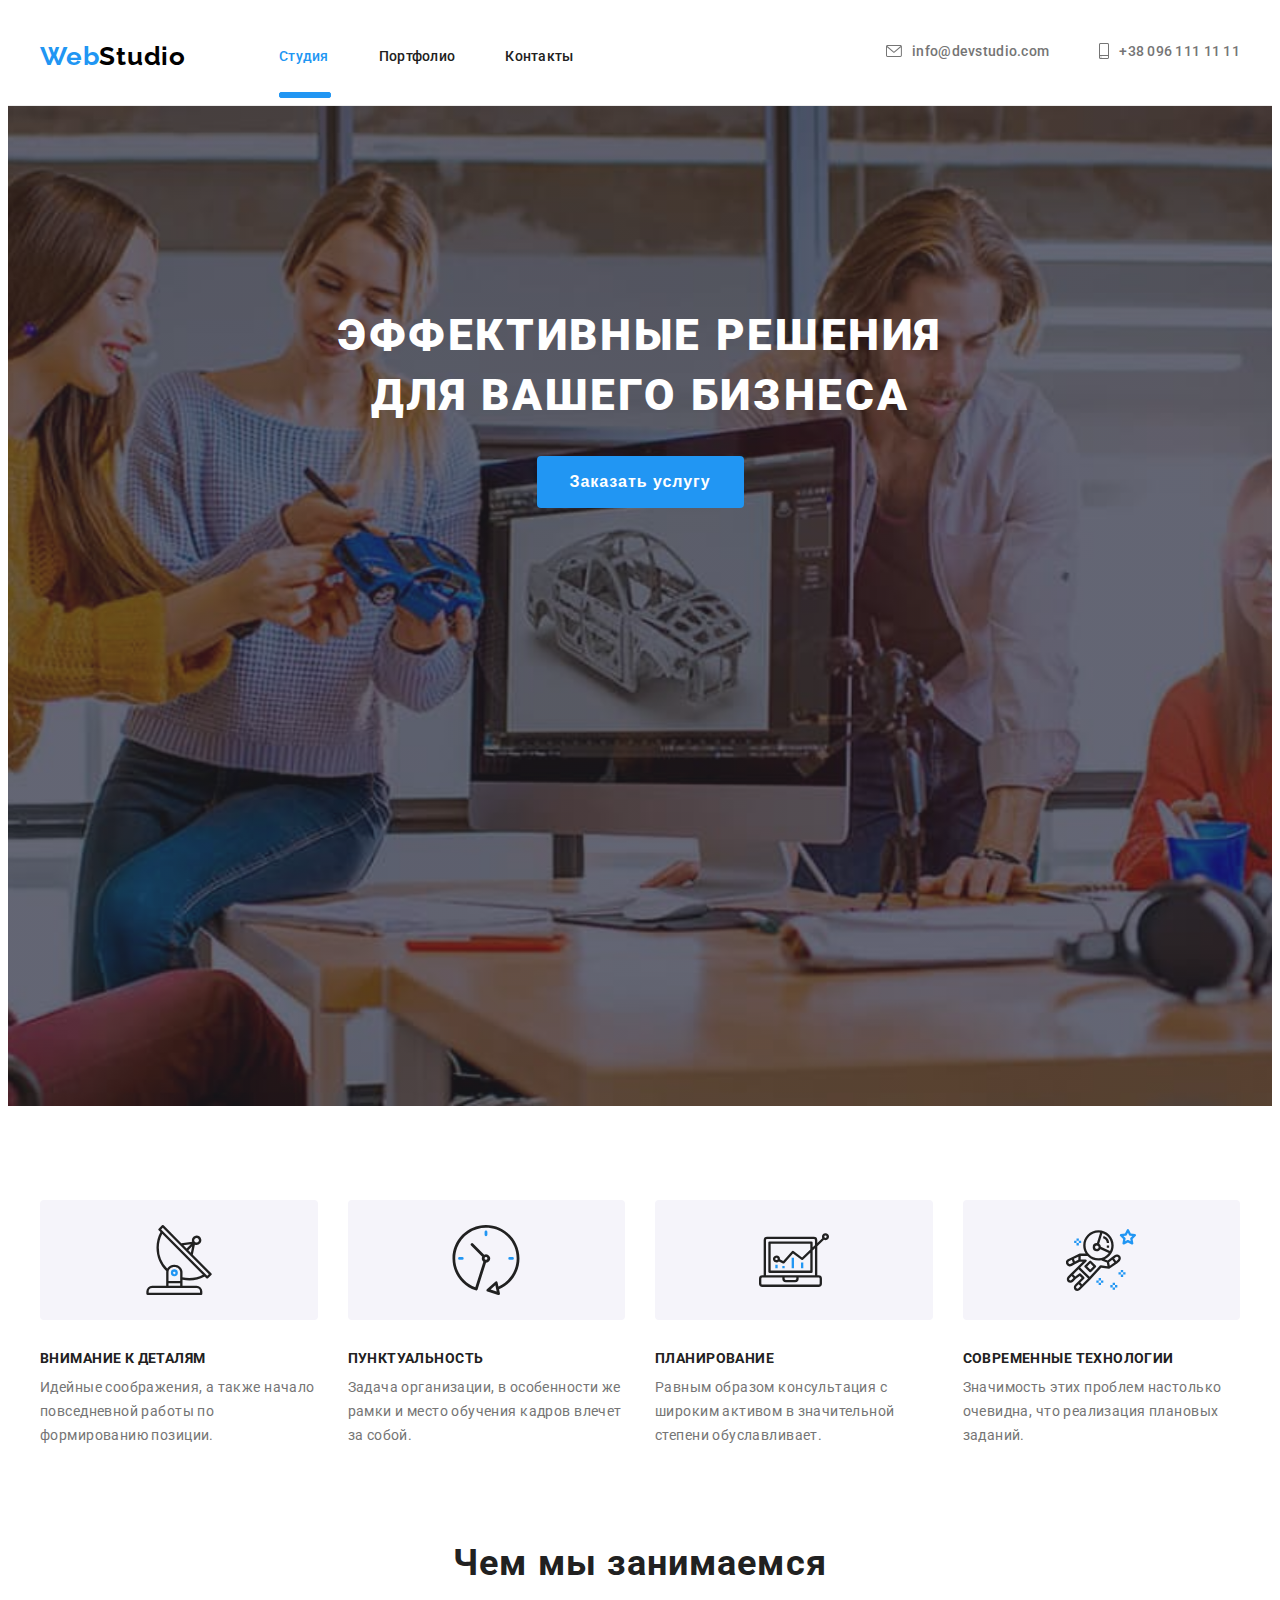
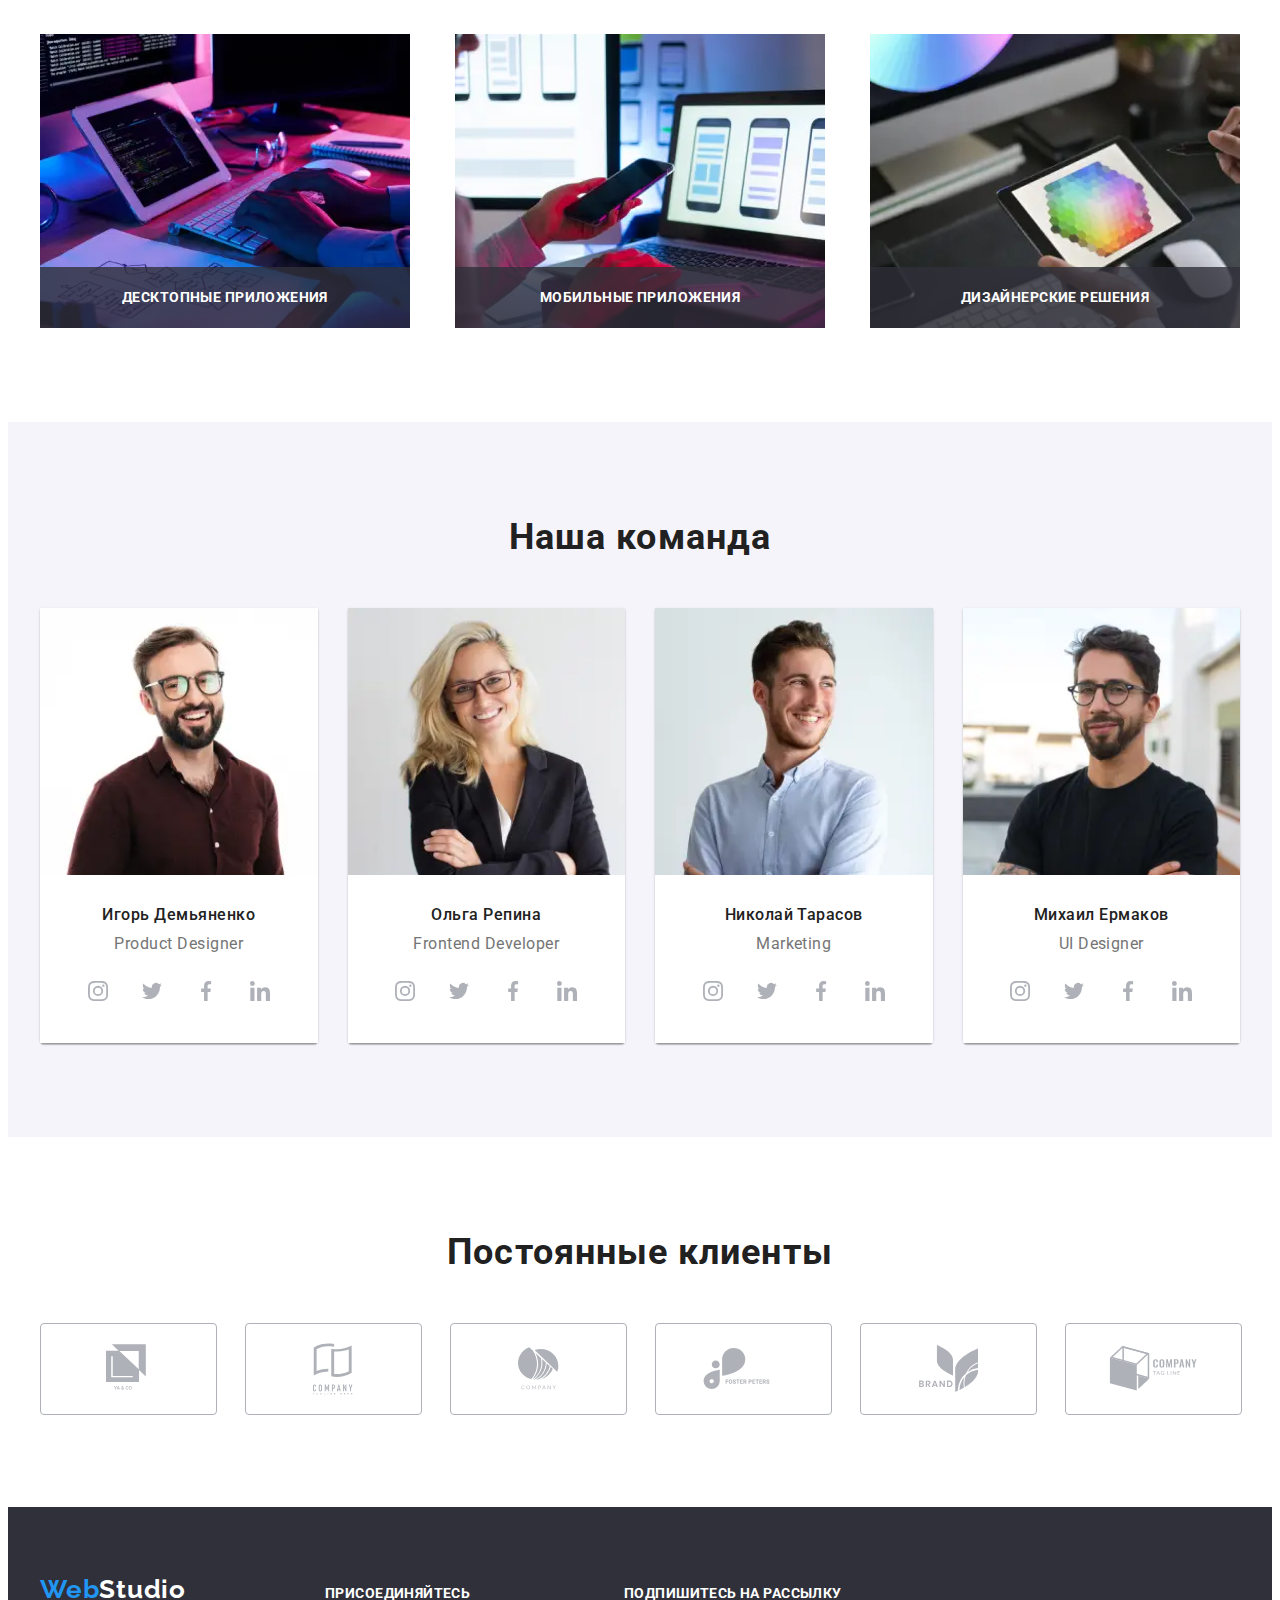
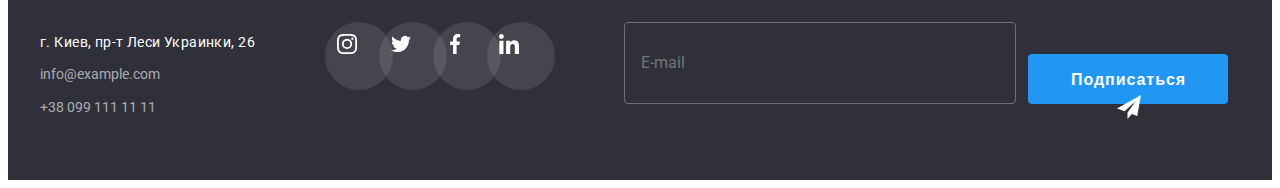
==== commit 837af9d5: "Header completed" ====
--- a/index.html
+++ b/index.html
@@ -17,8 +17,8 @@
     <link rel="stylesheet" href="./css/main.min.css" />
   </head>
   <body>
-    <!--<header class="header">
-      <div class="container">
+    <header class="header">
+      <div class="container header-container">
         <nav class="site-navigation">
           <a class="logo-header logo" lang="en" href="/"
             >Web<span class="logo-header-studio">Studio</span>
@@ -26,7 +26,9 @@
 
           <ul class="site-navigation-list">
             <li class="site-navigation-item">
-              <a href="" class="site-navigation-link current">Студия</a>
+              <a href="./index.html" class="site-navigation-link current"
+                >Студия</a
+              >
             </li>
             <li class="site-navigation-item">
               <a href="./portfolio.html" class="site-navigation-link"
@@ -57,8 +59,16 @@
             >
           </li>
         </ul>
+        <button class="button-open" type="button" data-menu-button="">
+          <svg class="burger-menu" width="40" height="40">
+            <use
+              class="burger-icon"
+              href="./images/sprite.svg#burger-menu"
+            ></use>
+          </svg>
+        </button>
       </div>
-    </header>-->
+    </header>
 
     <main>
       <!--HERO-->
--- a/css/main.min.css
+++ b/css/main.min.css
@@ -1,2 +1,2 @@
-:root{--text-font: "Roboto", sans-serif;--title-font: "Raleway", sans-serif;--main-color: #757575;--main-white-color: #ffffff;--title-text-color: #212121;--logo-black-color: #000000;--accent-color: #2196f3;--background-white-color: #f5f4fa;--background-black-color: #2f303a;--background-transparent-color: rgba(255, 255, 255, 0.6);--logo-clients-color: #afb1b8;--cubic: cubic-bezier(0.4, 0, 0.2, 1)}.visually-hidden{position:absolute;clip:rect(0 0 0 0);width:1px;height:1px;margin:-1px}body{font-family:var(--text-font);color:var(--main-color);background-color:var(--main-white-color)}h1,h2,h3,h4,h5,h6{margin:0}ul,ol{list-style:none;margin:0;padding:0}img{display:block;width:100%;height:auto}textarea{resize:none}.container{width:100%;padding:0 15px;margin:0 auto}@media screen and (min-width: 480px){.container{width:480px}}@media screen and (min-width: 768px){.container{width:768px}}@media screen and (min-width: 1200px){.container{width:1200px}}.header .container{display:flex;justify-content:center}@media screen and (min-width: 1200px){.bottom-container{display:flex;align-items:baseline}}.logo{display:inline-block;font-family:var(--title-font);font-weight:700;font-size:26px;line-height:1.714;letter-spacing:0.03em;text-decoration:none;color:var(--accent-color)}.logo-header-studio{color:var(--logo-black-color)}.logo-footer-studio{color:var(--main-white-color)}.button{display:block;margin:0 auto;min-width:200px;padding:10px 32px;border:1px solid transparent;border-radius:4px;cursor:pointer;font-weight:700;font-size:16px;line-height:1.875;text-align:center;letter-spacing:0.06em;color:var(--main-white-color);background-color:var(--accent-color);transition:transform 250ms var(--cubic)}.submit-button{padding:10px 28px 10px 29px;width:200px;height:50px}.title{margin-bottom:30px;font-weight:700;font-size:28px;line-height:1.172;text-align:center;letter-spacing:0.03em;color:var(--title-text-color)}@media screen and (min-width: 1200px){.title{margin-bottom:50px;font-weight:700;font-size:36px;line-height:1.167;text-align:center;letter-spacing:0.03em;color:var(--title-text-color)}}.backdrop{position:fixed;top:0;left:0;width:100%;height:100%;background:rgba(0,0,0,0.2);opacity:1;visibility:visible;transition:opacity 250ms var(--cubic),visibility 250ms var(--cubic)}.backdrop.is-hidden{opacity:0;visibility:hidden;pointer-events:none}.backdrop.is-hidden.modal{transform:translate(-50%, -50%)}.modal{position:absolute;display:block;top:50%;left:50%;transform:translate(-50%, -50%);width:528px;height:581px;background-color:var(--main-white-color);box-shadow:0px 1px 3px rgba(0,0,0,0.12),0px 1px 1px rgba(0,0,0,0.14),0px 2px 1px rgba(0,0,0,0.2);border-radius:4px;transition:transform 250ms var(--cubic)}.close-icon{width:18px;height:18px}.modal-close-button:hover .close-icon{fill:var(--accent-color);transition:fill 250ms var(--cubic)}.modal-close-button{position:absolute;right:8px;top:8px;display:flex;justify-content:center;align-items:center;width:30px;height:30px;border-radius:50%;border:1px solid rgba(0,0,0,0.1);background-color:transparent;cursor:pointer;outline:none}.modal-form{display:flex;flex-direction:column;padding:40px 40px}.form-title{margin-bottom:12px;font-weight:700px;font-size:20px;line-height:1.172;color:var(--title-text-color)}.form-label{margin-bottom:4px;font-weight:400;font-size:12px;line-height:1.171}.form-icon{position:absolute;top:50%;left:5px;transform:translate(50%, -10%)}.form-input{display:block;padding-left:42px;width:448px;height:40px;border:1px solid rgba(33,33,33,0.2);border-radius:4px;cursor:pointer;transition:border-color 250ms cubic-bezier(0.4, 0, 0.2, 1)}.form-input:focus{outline:none;border-color:var(--accent-color);transition:border-color 250ms cubic-bezier(0.4, 0, 0.2, 1)}.form-input:focus+.form-icon{fill:var(--accent-color);transition:fill 250ms cubic-bezier(0.4, 0, 0.2, 1)}.textarea{width:448px;height:120px;padding:12px 16px}.form-group{position:relative;margin-bottom:10px;display:flex;flex-direction:column}.checkbox-wrapper{margin-top:10px;margin-bottom:30px}.agreement-link{color:var(--accent-color);display:inline-block;cursor:pointer}.checkbox-label{display:flex;align-items:center;padding-left:8.38px;cursor:pointer;font-weight:400;font-size:14px;line-height:1.71;letter-spacing:0.03em;color:var(--main-color)}.form-label .checkbox-label::before{content:"";width:16px;height:15px;border:2px solid var(--title-text-color);border-radius:1px;cursor:pointer;margin-right:8.38px;background-image:url("../images/checkbox.svg");background-position:50% 50%;transition:background-image 250ms var(--cubic)}.checkbox:focus+.checkbox-label::before{width:16px;height:15px;border:2px solid var(--accent-color);border-radius:1px;transition-property:border;transition-duration:250ms;transition-timing-function:var(--cubic)}.checkbox:checked+.checkbox-label::before{background-image:url("../images/checkmark.svg");background-color:var(--accent-color);background-repeat:no-repeat;background-position:50% 50%;background-origin:border-box;border:transparent;transition:background-image 250ms var(--cubic)}.form-button{align-self:center;box-shadow:0px 4px 4px rgba(0,0,0,0.15)}.form-button:hover,.form-button:focus{background-color:#188ce8;box-shadow:0px 4px 4px rgba(0,0,0,0.15);border:none;transition:background-color 250ms var(--cubic),box-shadow 250ms var(--cubic)}.header{border-bottom:1px solid #eeeeee}.site-navigation{display:flex;align-items:center}.site-navigation-list{display:flex;margin-left:93px}.site-navigation-item:not(:last-child){margin-right:50px}.site-navigation-link{display:block;padding-top:32px;padding-bottom:32px;font-weight:500;font-size:14px;line-height:1.143;letter-spacing:0.02em;color:var(--title-text-color);text-decoration:none;transition-property:color;transition-duration:250ms;transition-timing-function:var(--cubic)}.site-navigation-link:hover,.site-navigation-link:focus{color:var(--accent-color)}.site-navigation-link.current{position:relative;color:var(--accent-color)}.site-navigation-link.current::after{content:"";display:block;position:absolute;top:76px;left:0;width:100%;height:4px;color:var(--accent-color);background-color:var(--accent-color);border:1px solid;border-radius:2px}.contact-information-list{display:flex;align-items:center;margin-left:auto}.contact-information-item+.contact-information-item{margin-left:50px}.contact-link{display:flex;align-items:center;padding-top:32px;padding-bottom:32px;font-weight:500;font-size:14px;line-height:1.143;letter-spacing:0.02em;color:var(--main-color);fill:currentColor;text-decoration:none;transition-property:color;transition-duration:250ms;transition-timing-function:var(--cubic)}.contact-link:hover,.contact-link:focus{color:var(--accent-color)}.link-icon{margin:0 10px 0 0}.hero{max-width:480px;height:400px;background-image:linear-gradient(to right, rgba(47,48,58,0.4), rgba(47,48,58,0.4)),url(../../images/mobile/hero/hero-mobile.jpg);background-size:cover;background-position:center;background-repeat:no-repeat;margin:0 auto;padding-top:118px;padding-bottom:118px;text-align:center}@media screen and (min-device-pixel-ratio: 2) and (min-width: 320px), screen and (min-resolution: 192dpi), screen and (min-resolution: 2dppx){.hero{background-image:linear-gradient(to right, rgba(47,48,58,0.4), rgba(47,48,58,0.4)),url(../../images/mobile/hero/hero-mobile@2x.jpg)}}@media screen and (min-width: 768px){.hero{max-width:768px;height:400px;background-image:linear-gradient(to right, rgba(47,48,58,0.4), rgba(47,48,58,0.4)),url(../../images/tablet/hero/hero-tablet.jpg)}}@media screen and (min-device-pixel-ratio: 2) and (min-width: 768px), screen and (min-resolution: 192dpi), screen and (min-resolution: 2dppx){.hero{background-image:linear-gradient(to right, rgba(47,48,58,0.4), rgba(47,48,58,0.4)),url(../../images/tablet/hero/hero-tablet@2x.jpg)}}@media screen and (min-width: 1200px){.hero{max-width:1600px;height:600px;padding-top:200px;padding-bottom:200px;background-image:linear-gradient(to right, rgba(47,48,58,0.4), rgba(47,48,58,0.4)),url(../../images/desktop/hero/hero-desktop.jpg)}}@media screen and (min-device-pixel-ratio: 2) and (min-width: 1200px), screen and (min-resolution: 192dpi), screen and (min-resolution: 2dppx){.hero{background-image:linear-gradient(to right, rgba(47,48,58,0.4), rgba(47,48,58,0.4)),url(../../images/desktop/hero/hero-desktop@2x.jpg)}}.hero-title{margin-bottom:30px;margin-right:auto;margin-left:auto;min-width:320px;text-align:center;font-weight:900;font-size:26px;line-height:1.615;letter-spacing:0.06em;text-transform:uppercase;color:var(--main-white-color)}@media screen and (min-width: 1200px){.hero-title{max-width:696px;font-size:44px;line-height:1.363}}.advantages{padding-top:60px;padding-bottom:60px}@media screen and (min-width: 1200px){.advantages{padding-top:94px;padding-bottom:94px}}@media screen and (max-width: 767px){.advantages-list:not(:last-child){margin-bottom:30px}}@media screen and (min-width: 768px){.advantages-list{display:flex;flex-wrap:wrap;margin:-15px}}@media screen and (min-width: 1200px){.advantages-list{display:flex;flex-wrap:wrap;margin:-15px}}@media screen and (min-width: 768px){.advantages-list-item{flex-basis:calc((100% - 4 * 15px) / 2);margin:15px}}@media screen and (min-width: 1200px){.advantages-list-item{flex-basis:calc((100% - 8 * 15px) / 4);margin:15px}}.advantages-list-icons{display:flex;align-items:center;justify-content:center;margin-bottom:30px;padding:0;border:none;width:100%;height:120px;border-radius:4px;background-color:var(--background-white-color)}.advantages-icon{display:flex;background-repeat:no-repeat;background-position:center}.advantages-title{text-align:center;font-weight:700;font-size:14px;line-height:1.143;letter-spacing:0.03em;text-transform:uppercase;color:var(--title-text-color)}@media screen and (min-width: 768px){.advantages-title{text-align:left}}.advantages-description{font-weight:400;font-size:14px;line-height:1.714;letter-spacing:0.03em;margin-top:10px;margin-bottom:0}@media screen and (max-width: 1199px){.services-gallery{display:none}}.services-gallery{padding-bottom:94px}.services-gallery-list{display:flex;justify-content:space-between}.services-gallery-item{position:relative}.image-description{position:absolute;margin:0;padding-top:22px;padding-bottom:22px;font-weight:700;font-size:14px;line-height:1.172;text-transform:uppercase;text-align:center;letter-spacing:0.03em;width:100%;background-color:rgba(47,48,58,0.8);color:var(--main-white-color);bottom:0;left:0}.team{padding-top:60px;padding-bottom:60px;background-color:var(--background-white-color)}@media screen and (min-width: 1200px){.team{padding-top:94px;padding-bottom:94px}}.team .title{margin-bottom:50px}@media screen and (min-width: 768px){.team-list{display:flex;flex-wrap:wrap;margin:-15px}}@media screen and (min-width: 1200px){.team-list{display:flex;flex-wrap:wrap;margin:-15px}}.team-list-item{box-shadow:0px 1px 3px rgba(0,0,0,0.12),0px 1px 1px rgba(0,0,0,0.14),0px 2px 1px rgba(0,0,0,0.2);border-radius:0px 0px 4px 4px}@media screen and (max-width: 767px){.team-list-item:not(:last-child){margin-bottom:30px}}@media screen and (min-width: 768px){.team-list-item{margin:15px;width:calc((100% - 15px * 4) / 2)}}@media screen and (min-width: 1200px){.team-list-item{margin:15px;width:calc((100% - 15px * 8) / 4)}}.team-card{padding-top:30px;padding-bottom:30px;background-color:var(--main-white-color)}.team-list-name{font-weight:500;font-size:16px;line-height:1.187;text-align:center;letter-spacing:0.03em;color:var(--title-text-color)}.description{margin:10px 0 16px 0;font-weight:400;font-size:16px;line-height:1.187;text-align:center;letter-spacing:0.03em}.social-media-navigation{display:flex;justify-content:center;align-items:center}.social-media-item{width:44px;height:44px;margin-right:10px}.social-media-item:last-child{margin-right:0}.social-media-link{display:block;text-decoration:none;padding:12px;width:100%;height:100%;border-radius:50%;color:var(--logo-clients-color);fill:currentColor;cursor:pointer;transition-property:color, background-color;transition-duration:250ms;transition-timing-function:var(--cubic)}.social-media-link:hover,.social-media-link:focus{color:var(--main-white-color);background-color:var(--accent-color)}.bottom-link{color:var(--main-white-color);fill:currentColor;background-color:rgba(255,255,255,0.1);border-radius:50%}.our-clients{padding-top:60px;padding-bottom:60px}@media screen and (min-width: 1200px){.our-clients{padding-top:94px;padding-bottom:94px}}.our-clients-list{display:flex;flex-wrap:wrap;margin:-15px}@media screen and (min-width: 768px){.our-clients-list{display:flex;flex-wrap:wrap;margin:-15px}}@media screen and (min-width: 1200px){.our-clients-list{display:flex;flex-wrap:wrap;margin:-15px}}.our-clients-item{flex-basis:calc((100% - 2 * 30px) / 2);height:90px;margin:15px}@media screen and (min-width: 768px){.our-clients-item{flex-basis:calc((100% - 3 * 30px) / 3);height:90px;margin:15px}}@media screen and (min-width: 1200px){.our-clients-item{flex-basis:calc((100% - 6 * 30px) / 6);height:90px;margin:15px}}.our-clients-link{display:flex;justify-content:center;align-items:center;text-decoration:none;height:100%;width:100%;border:1px solid;border-radius:4px;color:var(--logo-clients-color);fill:currentColor;transition-property:color;transition-duration:250ms;transition-timing-function:var(--cubic)}.our-clients-link:hover,.our-clients-link:focus{color:var(--accent-color)}.footer{background-color:var(--background-black-color);padding-top:60px;padding-bottom:60px;border:none}@media screen and (min-width: 768px) and (max-width: 1199px){.footer-wrapper{justify-content:space-between;margin:0 auto}}@media screen and (min-width: 768px){.footer-wrapper{max-width:610px;display:flex;align-items:baseline}}@media screen and (min-width: 1200px){.footer-wrapper{margin-right:93px}}.address-container{display:flex;flex-direction:column}@media screen and (max-width: 1199px){.address-container{align-items:center;margin-bottom:60px}}@media screen and (min-width: 1200px){.address-container{margin-right:70px}}.address{margin-top:20px;margin-bottom:8px;font-style:normal;font-weight:400;font-size:14px;line-height:1.714;letter-spacing:0.03em;color:var(--main-white-color)}.address-link{text-decoration:none;font-size:14px;line-height:1.714;color:var(--background-transparent-color)}.address-list-item:nth-child(2n+1){margin-bottom:9px}@media screen and (max-width: 767px){.social-media-container{margin-bottom:60px}}.bring-attention{margin-bottom:20px;font-weight:700;font-size:14px;line-height:1.14;letter-spacing:0.03em;text-transform:uppercase;color:var(--main-white-color)}@media screen and (max-width: 1199px){.bring-attention{text-align:center;display:flex;justify-content:center}}@media screen and (min-width: 1200px){.bring-attention{margin-bottom:0}}.footer-links{margin-top:20px}@media screen and (max-width: 1199px){.form-button-wrapper{display:flex;flex-direction:column;align-items:center}}@media scren and (max-width: 1199px){.form{display:flex;flex-direction:column;justify-content:center}}.footer-input{margin:0;padding:15px 16px;font:inherit;width:80vw;max-width:450px;height:50px;color:rgba(255,255,255,0.6);outline:none;border:1px solid rgba(255,255,255,0.3);border-radius:4px;background:transparent}@media screen and (max-width: 1199px){.footer-input{margin-bottom:20px;margin-left:auto;margin-right:auto}}@media screen and (min-width: 1200px){.footer-input{margin-top:20px;margin-right:12px;width:358px}}@media screen and (max-width: 1199px){.input-wrapper{display:flex}}@media screen and (min-width: 1200px){.input-button-wrapper{display:flex;flex-direction:row;align-items:flex-end}}
+:root{--text-font: "Roboto", sans-serif;--title-font: "Raleway", sans-serif;--main-color: #757575;--main-white-color: #ffffff;--title-text-color: #212121;--logo-black-color: #000000;--accent-color: #2196f3;--background-white-color: #f5f4fa;--background-black-color: #2f303a;--background-transparent-color: rgba(255, 255, 255, 0.6);--logo-clients-color: #afb1b8;--cubic: cubic-bezier(0.4, 0, 0.2, 1)}.visually-hidden{position:absolute;clip:rect(0 0 0 0);width:1px;height:1px;margin:-1px}body{font-family:var(--text-font);color:var(--main-color);background-color:var(--main-white-color)}h1,h2,h3,h4,h5,h6{margin:0}ul,ol{list-style:none;margin:0;padding:0}img{display:block;width:100%;height:auto}textarea{resize:none}.container{width:100%;padding:0 15px;margin:0 auto}@media screen and (min-width: 480px){.container{width:480px}}@media screen and (min-width: 768px){.container{width:768px}}@media screen and (min-width: 1200px){.container{width:1200px}}.header .container{display:flex;justify-content:space-between;align-items:center}@media screen and (min-width: 1200px){.bottom-container{display:flex;align-items:baseline}}.logo{display:inline-block;font-family:var(--title-font);font-weight:700;font-size:26px;line-height:1.714;letter-spacing:0.03em;text-decoration:none;color:var(--accent-color)}.logo-header{padding-top:16px;padding-bottom:16px}@media screen and (min-width: 768px) and (min-width: 1200px){.logo-header{padding-top:26px;padding-bottom:26px}}.logo-header-studio{color:var(--logo-black-color)}.logo-footer-studio{color:var(--main-white-color)}.button-open{background-color:transparent;border:none;padding:0;width:40px;height:40px}.button-open:hover,.button-open:focus{fill:var(--accent-color)}@media screen and (min-width: 768px){.button-open{display:none}}.button{display:block;margin:0 auto;min-width:200px;padding:10px 32px;border:1px solid transparent;border-radius:4px;cursor:pointer;font-weight:700;font-size:16px;line-height:1.875;text-align:center;letter-spacing:0.06em;color:var(--main-white-color);background-color:var(--accent-color);transition:transform 250ms var(--cubic)}.submit-button{padding:10px 28px 10px 29px;width:200px;height:50px}.title{margin-bottom:30px;font-weight:700;font-size:28px;line-height:1.172;text-align:center;letter-spacing:0.03em;color:var(--title-text-color)}@media screen and (min-width: 1200px){.title{margin-bottom:50px;font-weight:700;font-size:36px;line-height:1.167;text-align:center;letter-spacing:0.03em;color:var(--title-text-color)}}.backdrop{position:fixed;top:0;left:0;width:100%;height:100%;background:rgba(0,0,0,0.2);opacity:1;visibility:visible;transition:opacity 250ms var(--cubic),visibility 250ms var(--cubic)}.backdrop.is-hidden{opacity:0;visibility:hidden;pointer-events:none}.backdrop.is-hidden.modal{transform:translate(-50%, -50%)}.modal{position:absolute;display:block;top:50%;left:50%;transform:translate(-50%, -50%);width:528px;height:581px;background-color:var(--main-white-color);box-shadow:0px 1px 3px rgba(0,0,0,0.12),0px 1px 1px rgba(0,0,0,0.14),0px 2px 1px rgba(0,0,0,0.2);border-radius:4px;transition:transform 250ms var(--cubic)}.close-icon{width:18px;height:18px}.modal-close-button:hover .close-icon{fill:var(--accent-color);transition:fill 250ms var(--cubic)}.modal-close-button{position:absolute;right:8px;top:8px;display:flex;justify-content:center;align-items:center;width:30px;height:30px;border-radius:50%;border:1px solid rgba(0,0,0,0.1);background-color:transparent;cursor:pointer;outline:none}.modal-form{display:flex;flex-direction:column;padding:40px 40px}.form-title{margin-bottom:12px;font-weight:700px;font-size:20px;line-height:1.172;color:var(--title-text-color)}.form-label{margin-bottom:4px;font-weight:400;font-size:12px;line-height:1.171}.form-icon{position:absolute;top:50%;left:5px;transform:translate(50%, -10%)}.form-input{display:block;padding-left:42px;width:448px;height:40px;border:1px solid rgba(33,33,33,0.2);border-radius:4px;cursor:pointer;transition:border-color 250ms cubic-bezier(0.4, 0, 0.2, 1)}.form-input:focus{outline:none;border-color:var(--accent-color);transition:border-color 250ms cubic-bezier(0.4, 0, 0.2, 1)}.form-input:focus+.form-icon{fill:var(--accent-color);transition:fill 250ms cubic-bezier(0.4, 0, 0.2, 1)}.textarea{width:448px;height:120px;padding:12px 16px}.form-group{position:relative;margin-bottom:10px;display:flex;flex-direction:column}.checkbox-wrapper{margin-top:10px;margin-bottom:30px}.agreement-link{color:var(--accent-color);display:inline-block;cursor:pointer}.checkbox-label{display:flex;align-items:center;padding-left:8.38px;cursor:pointer;font-weight:400;font-size:14px;line-height:1.71;letter-spacing:0.03em;color:var(--main-color)}.form-label .checkbox-label::before{content:"";width:16px;height:15px;border:2px solid var(--title-text-color);border-radius:1px;cursor:pointer;margin-right:8.38px;background-image:url("../images/checkbox.svg");background-position:50% 50%;transition:background-image 250ms var(--cubic)}.checkbox:focus+.checkbox-label::before{width:16px;height:15px;border:2px solid var(--accent-color);border-radius:1px;transition-property:border;transition-duration:250ms;transition-timing-function:var(--cubic)}.checkbox:checked+.checkbox-label::before{background-image:url("../images/checkmark.svg");background-color:var(--accent-color);background-repeat:no-repeat;background-position:50% 50%;background-origin:border-box;border:transparent;transition:background-image 250ms var(--cubic)}.form-button{align-self:center;box-shadow:0px 4px 4px rgba(0,0,0,0.15)}.form-button:hover,.form-button:focus{background-color:#188ce8;box-shadow:0px 4px 4px rgba(0,0,0,0.15);border:none;transition:background-color 250ms var(--cubic),box-shadow 250ms var(--cubic)}.header{border-bottom:1px solid #eeeeee}.site-navigation{display:flex;align-items:center}.site-navigation-list{display:none}@media screen and (min-width: 768px){.site-navigation-list{display:flex;margin-left:88px;text-align:center;align-items:center}}@media screen and (min-width: 1200px){.site-navigation-list{margin-left:93px}}.site-navigation-item:not(:last-child){margin-right:50px}.site-navigation-link{display:block;padding-top:32px;padding-bottom:32px;font-weight:500;font-size:14px;line-height:1.143;letter-spacing:0.02em;color:var(--title-text-color);text-decoration:none;transition-property:color;transition-duration:250ms;transition-timing-function:var(--cubic)}.site-navigation-link:hover,.site-navigation-link:focus{color:var(--accent-color)}.site-navigation-link.current{position:relative;color:var(--accent-color)}.site-navigation-link.current::after{content:"";display:block;position:absolute;top:76px;left:0;width:100%;height:4px;color:var(--accent-color);background-color:var(--accent-color);border:1px solid;border-radius:2px}.contact-information-list{display:none}@media screen and (min-width: 768px){.contact-information-list{display:block;margin-left:auto}}@media screen and (min-width: 1200px){.contact-information-list{display:flex;flex-direction:row;justify-content:baseline}}@media screen and (min-width: 768px){.contact-information-item:not(:last-child){margin-bottom:10px}}@media screen and (min-width: 1200px){.contact-information-item+.contact-information-item{margin-left:50px}}.contact-link{font-weight:500;font-size:12px;line-height:1.171;letter-spacing:0.02em;color:var(--main-color);fill:currentColor;text-decoration:none;transition-property:color;transition-duration:250ms;transition-timing-function:var(--cubic)}.contact-link:hover,.contact-link:focus{color:var(--accent-color)}@media screen and (min-width: 1200px){.contact-link{display:flex;align-items:center;padding-top:32px;padding-bottom:32px;font-size:14px;line-height:1.143}}.link-icon{margin:0 10px 0 0}.hero{max-width:480px;height:400px;background-image:linear-gradient(to right, rgba(47,48,58,0.4), rgba(47,48,58,0.4)),url(../../images/mobile/hero/hero-mobile.jpg);background-size:cover;background-position:center;background-repeat:no-repeat;margin:0 auto;padding-top:118px;padding-bottom:118px;text-align:center}@media screen and (min-device-pixel-ratio: 2) and (min-width: 320px), screen and (min-resolution: 192dpi), screen and (min-resolution: 2dppx){.hero{background-image:linear-gradient(to right, rgba(47,48,58,0.4), rgba(47,48,58,0.4)),url(../../images/mobile/hero/hero-mobile@2x.jpg)}}@media screen and (min-width: 768px){.hero{max-width:768px;height:400px;background-image:linear-gradient(to right, rgba(47,48,58,0.4), rgba(47,48,58,0.4)),url(../../images/tablet/hero/hero-tablet.jpg)}}@media screen and (min-device-pixel-ratio: 2) and (min-width: 768px), screen and (min-resolution: 192dpi), screen and (min-resolution: 2dppx){.hero{background-image:linear-gradient(to right, rgba(47,48,58,0.4), rgba(47,48,58,0.4)),url(../../images/tablet/hero/hero-tablet@2x.jpg)}}@media screen and (min-width: 1200px){.hero{max-width:1600px;height:600px;padding-top:200px;padding-bottom:200px;background-image:linear-gradient(to right, rgba(47,48,58,0.4), rgba(47,48,58,0.4)),url(../../images/desktop/hero/hero-desktop.jpg)}}@media screen and (min-device-pixel-ratio: 2) and (min-width: 1200px), screen and (min-resolution: 192dpi), screen and (min-resolution: 2dppx){.hero{background-image:linear-gradient(to right, rgba(47,48,58,0.4), rgba(47,48,58,0.4)),url(../../images/desktop/hero/hero-desktop@2x.jpg)}}.hero-title{margin-bottom:30px;margin-right:auto;margin-left:auto;min-width:320px;text-align:center;font-weight:900;font-size:26px;line-height:1.615;letter-spacing:0.06em;text-transform:uppercase;color:var(--main-white-color)}@media screen and (min-width: 1200px){.hero-title{max-width:696px;font-size:44px;line-height:1.363}}.advantages{padding-top:60px;padding-bottom:60px}@media screen and (min-width: 1200px){.advantages{padding-top:94px;padding-bottom:94px}}@media screen and (max-width: 767px){.advantages-list:not(:last-child){margin-bottom:30px}}@media screen and (min-width: 768px){.advantages-list{display:flex;flex-wrap:wrap;margin:-15px}}@media screen and (min-width: 1200px){.advantages-list{display:flex;flex-wrap:wrap;margin:-15px}}@media screen and (min-width: 768px){.advantages-list-item{flex-basis:calc((100% - 4 * 15px) / 2);margin:15px}}@media screen and (min-width: 1200px){.advantages-list-item{flex-basis:calc((100% - 8 * 15px) / 4);margin:15px}}.advantages-list-icons{display:flex;align-items:center;justify-content:center;margin-bottom:30px;padding:0;border:none;width:100%;height:120px;border-radius:4px;background-color:var(--background-white-color)}.advantages-icon{display:flex;background-repeat:no-repeat;background-position:center}.advantages-title{text-align:center;font-weight:700;font-size:14px;line-height:1.143;letter-spacing:0.03em;text-transform:uppercase;color:var(--title-text-color)}@media screen and (min-width: 768px){.advantages-title{text-align:left}}.advantages-description{font-weight:400;font-size:14px;line-height:1.714;letter-spacing:0.03em;margin-top:10px;margin-bottom:0}@media screen and (max-width: 1199px){.services-gallery{display:none}}.services-gallery{padding-bottom:94px}.services-gallery-list{display:flex;justify-content:space-between}.services-gallery-item{position:relative}.image-description{position:absolute;margin:0;padding-top:22px;padding-bottom:22px;font-weight:700;font-size:14px;line-height:1.172;text-transform:uppercase;text-align:center;letter-spacing:0.03em;width:100%;background-color:rgba(47,48,58,0.8);color:var(--main-white-color);bottom:0;left:0}.team{padding-top:60px;padding-bottom:60px;background-color:var(--background-white-color)}@media screen and (min-width: 1200px){.team{padding-top:94px;padding-bottom:94px}}.team .title{margin-bottom:50px}@media screen and (min-width: 768px){.team-list{display:flex;flex-wrap:wrap;margin:-15px}}@media screen and (min-width: 1200px){.team-list{display:flex;flex-wrap:wrap;margin:-15px}}.team-list-item{box-shadow:0px 1px 3px rgba(0,0,0,0.12),0px 1px 1px rgba(0,0,0,0.14),0px 2px 1px rgba(0,0,0,0.2);border-radius:0px 0px 4px 4px}@media screen and (max-width: 767px){.team-list-item:not(:last-child){margin-bottom:30px}}@media screen and (min-width: 768px){.team-list-item{margin:15px;width:calc((100% - 15px * 4) / 2)}}@media screen and (min-width: 1200px){.team-list-item{margin:15px;width:calc((100% - 15px * 8) / 4)}}.team-card{padding-top:30px;padding-bottom:30px;background-color:var(--main-white-color)}.team-list-name{font-weight:500;font-size:16px;line-height:1.187;text-align:center;letter-spacing:0.03em;color:var(--title-text-color)}.description{margin:10px 0 16px 0;font-weight:400;font-size:16px;line-height:1.187;text-align:center;letter-spacing:0.03em}.social-media-navigation{display:flex;justify-content:center;align-items:center}.social-media-item{width:44px;height:44px;margin-right:10px}.social-media-item:last-child{margin-right:0}.social-media-link{display:block;text-decoration:none;padding:12px;width:100%;height:100%;border-radius:50%;color:var(--logo-clients-color);fill:currentColor;cursor:pointer;transition-property:color, background-color;transition-duration:250ms;transition-timing-function:var(--cubic)}.social-media-link:hover,.social-media-link:focus{color:var(--main-white-color);background-color:var(--accent-color)}.bottom-link{color:var(--main-white-color);fill:currentColor;background-color:rgba(255,255,255,0.1);border-radius:50%}.our-clients{padding-top:60px;padding-bottom:60px}@media screen and (min-width: 1200px){.our-clients{padding-top:94px;padding-bottom:94px}}.our-clients-list{display:flex;flex-wrap:wrap;margin:-15px}@media screen and (min-width: 768px){.our-clients-list{display:flex;flex-wrap:wrap;margin:-15px}}@media screen and (min-width: 1200px){.our-clients-list{display:flex;flex-wrap:wrap;margin:-15px}}.our-clients-item{flex-basis:calc((100% - 2 * 30px) / 2);height:90px;margin:15px}@media screen and (min-width: 768px){.our-clients-item{flex-basis:calc((100% - 3 * 30px) / 3);height:90px;margin:15px}}@media screen and (min-width: 1200px){.our-clients-item{flex-basis:calc((100% - 6 * 30px) / 6);height:90px;margin:15px}}.our-clients-link{display:flex;justify-content:center;align-items:center;text-decoration:none;height:100%;width:100%;border:1px solid;border-radius:4px;color:var(--logo-clients-color);fill:currentColor;transition-property:color;transition-duration:250ms;transition-timing-function:var(--cubic)}.our-clients-link:hover,.our-clients-link:focus{color:var(--accent-color)}.footer{background-color:var(--background-black-color);padding-top:60px;padding-bottom:60px;border:none}@media screen and (min-width: 768px) and (max-width: 1199px){.footer-wrapper{justify-content:space-between;margin:0 auto}}@media screen and (min-width: 768px){.footer-wrapper{max-width:610px;display:flex;align-items:baseline}}@media screen and (min-width: 1200px){.footer-wrapper{margin-right:93px}}.address-container{display:flex;flex-direction:column}@media screen and (max-width: 1199px){.address-container{align-items:center;margin-bottom:60px}}@media screen and (min-width: 1200px){.address-container{margin-right:70px}}.address{margin-top:20px;margin-bottom:8px;font-style:normal;font-weight:400;font-size:14px;line-height:1.714;letter-spacing:0.03em;color:var(--main-white-color)}.address-link{text-decoration:none;font-size:14px;line-height:1.714;color:var(--background-transparent-color)}.address-list-item:nth-child(2n+1){margin-bottom:9px}@media screen and (max-width: 767px){.social-media-container{margin-bottom:60px}}.bring-attention{margin-bottom:20px;font-weight:700;font-size:14px;line-height:1.14;letter-spacing:0.03em;text-transform:uppercase;color:var(--main-white-color)}@media screen and (max-width: 1199px){.bring-attention{text-align:center;display:flex;justify-content:center}}@media screen and (min-width: 1200px){.bring-attention{margin-bottom:0}}.footer-links{margin-top:20px}@media screen and (max-width: 1199px){.form-button-wrapper{display:flex;flex-direction:column;align-items:center}}@media scren and (max-width: 1199px){.form{display:flex;flex-direction:column;justify-content:center}}.footer-input{margin:0;padding:15px 16px;font:inherit;width:80vw;max-width:450px;height:50px;color:rgba(255,255,255,0.6);outline:none;border:1px solid rgba(255,255,255,0.3);border-radius:4px;background:transparent}@media screen and (max-width: 1199px){.footer-input{margin-bottom:20px;margin-left:auto;margin-right:auto}}@media screen and (min-width: 1200px){.footer-input{margin-top:20px;margin-right:12px;width:358px}}@media screen and (max-width: 1199px){.input-wrapper{display:flex}}@media screen and (min-width: 1200px){.input-button-wrapper{display:flex;flex-direction:row;align-items:flex-end}}
 /*# sourceMappingURL=main.min.css.map */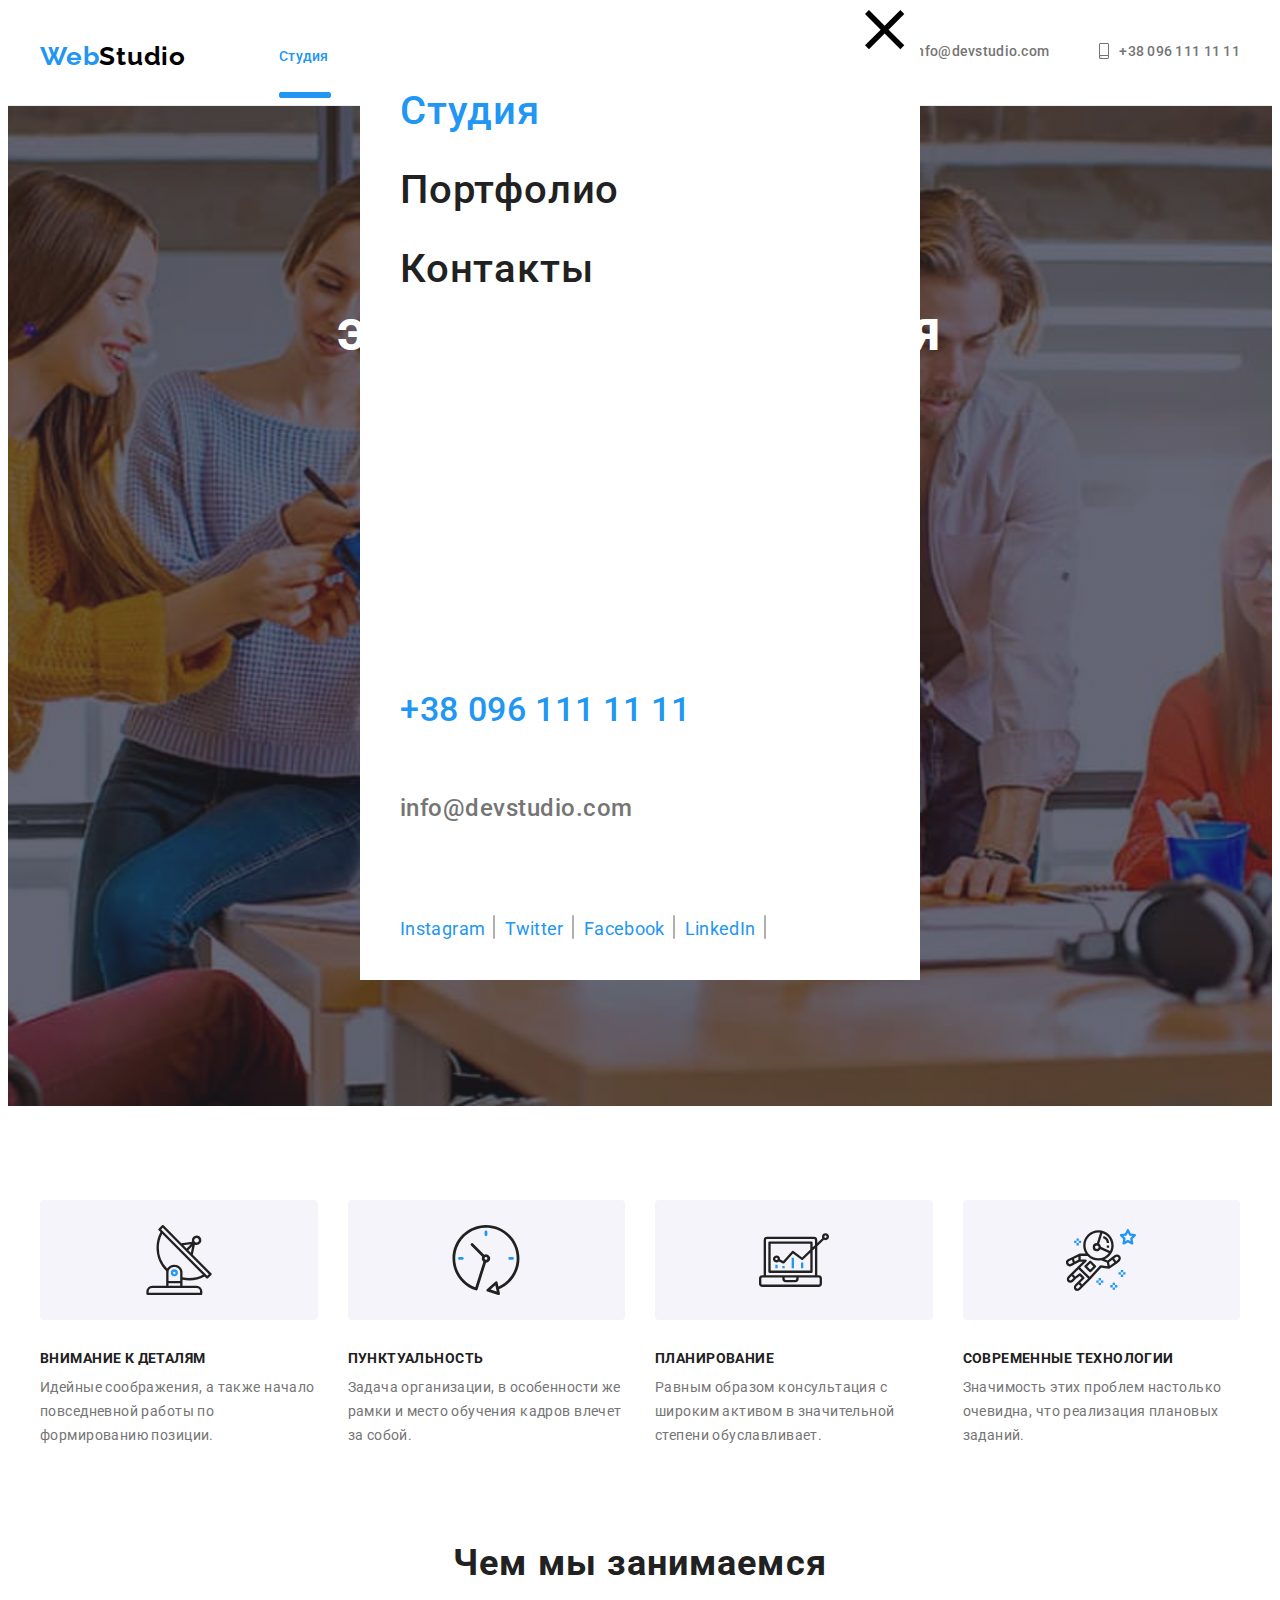
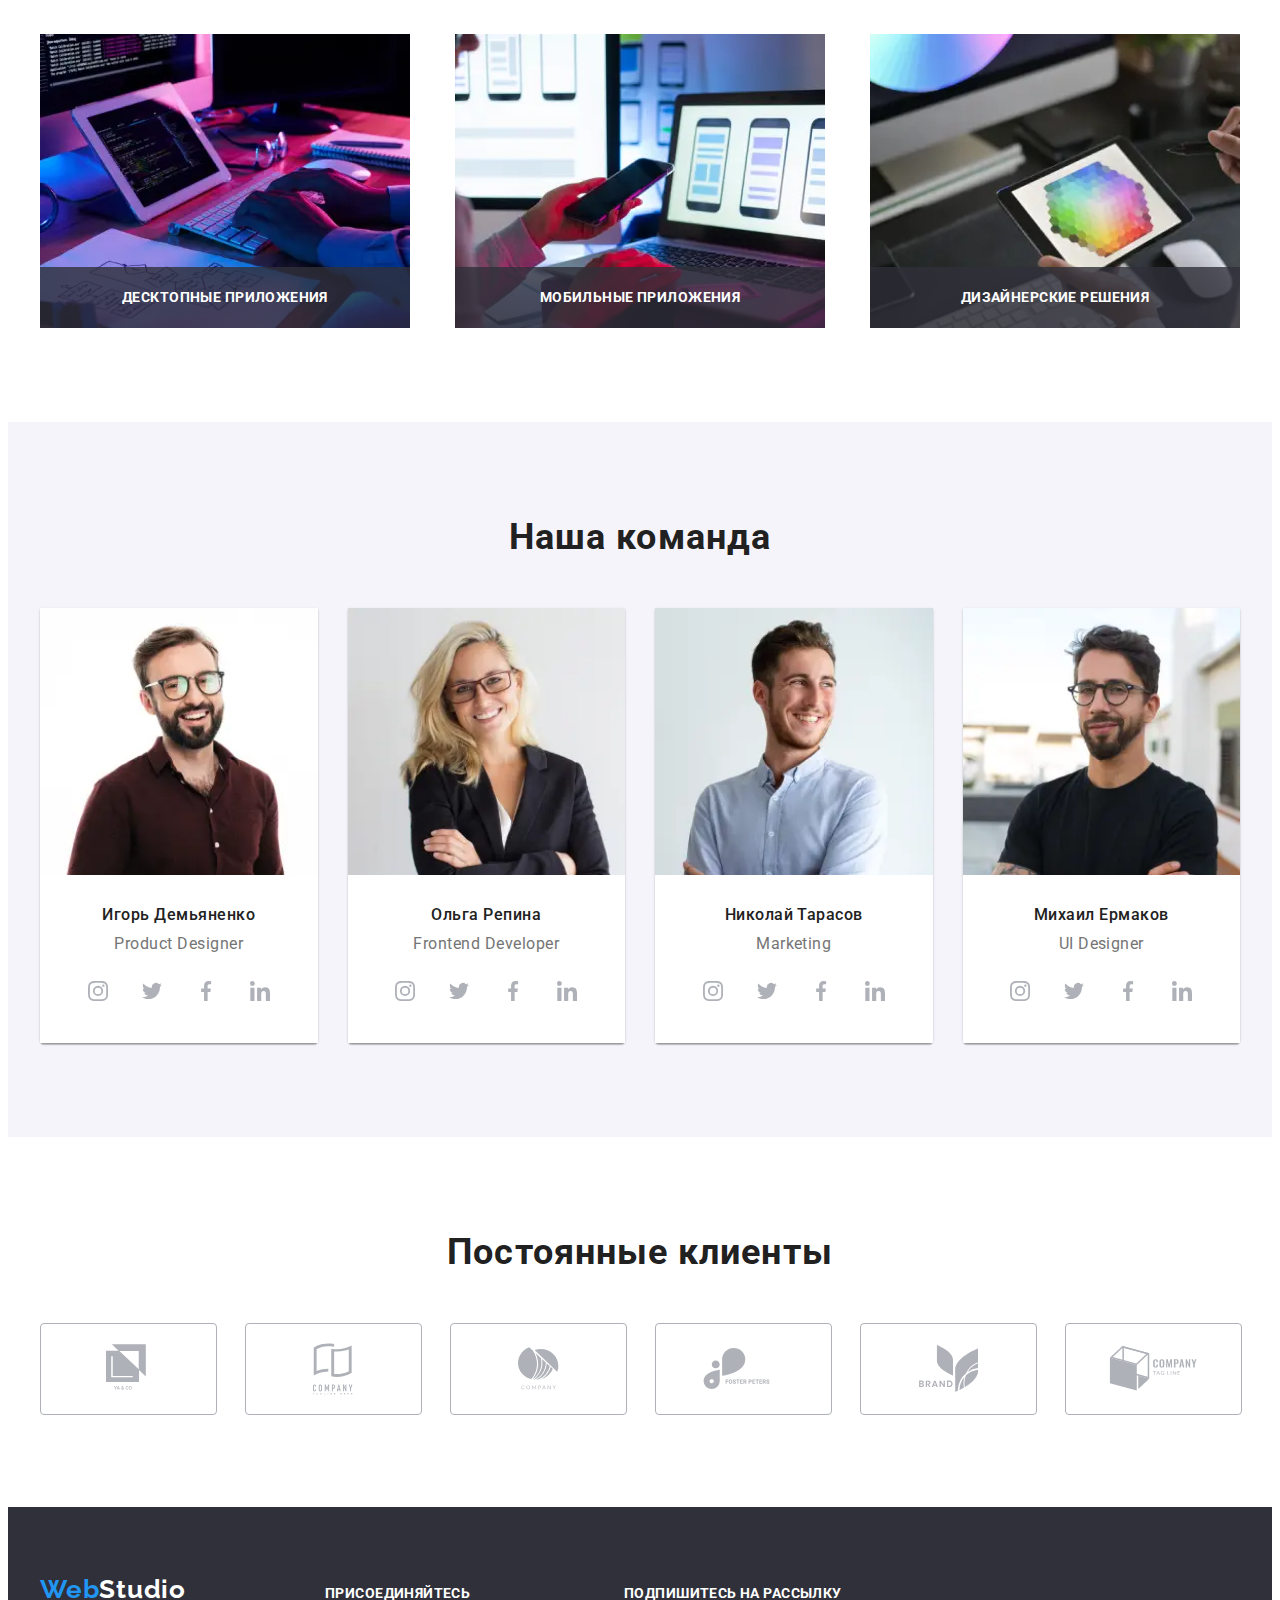
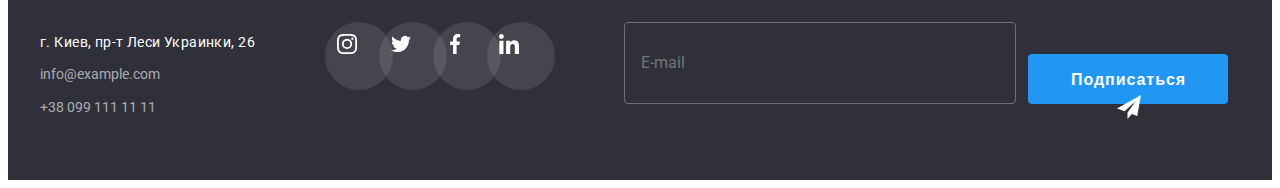
==== commit b06ad86b: "HW8 is completed/ menu-modal-window keeps opening only" ====
--- a/index.html
+++ b/index.html
@@ -60,7 +60,7 @@
           </li>
         </ul>
         <button class="button-open" type="button" data-menu-button="">
-          <svg class="burger-menu" width="40" height="40">
+          <svg class="burger-menu-icon" width="40" height="40">
             <use
               class="burger-icon"
               href="./images/sprite.svg#burger-menu"
@@ -723,7 +723,7 @@
       </section>
     </footer>
 
-    <!--<div class="backdrop is-hidden" data-modal>
+    <div class="backdrop is-hidden" data-modal>
       <div class="modal">
         <button class="modal-close-button" data-modal-close>
           <svg class="close-icon">
@@ -732,7 +732,9 @@
         </button>
 
         <form class="modal-form">
-          <b class="form-title">Оставьте свои данные, мы вам перезвоним</b>
+          <div class="form-title-container">
+            <b class="form-title">Оставьте свои данные, мы вам перезвоним</b>
+          </div>
           <div class="form-group" role="group">
             <label for="name" class="form-label">Имя</label>
             <input type="text" class="form-input" id="name" name="user-name" />
@@ -781,15 +783,71 @@
               name="terms"
             />
             <label for="terms" class="form-label checkbox-label"
-              >Соглашаюсь с рассылкой и принимаю&nbsp;
-              <a href="" class="agreement-link">Условия договора</a></label
+              ><span
+                >Соглашаюсь с рассылкой и принимаю&nbsp;
+                <a href="" class="agreement-link">Условия договора</a></span
+              ></label
             >
           </div>
           <button type="submit" class="button form-button">Отправить</button>
         </form>
       </div>
-    </div>-->
-
-    <!--<script src="./js/modal.js"></script>-->
+    </div>
+
+    <div class="mobile-menu-container is-open" data-menu="">
+      <button class="menu__button-close" type="button" data-menu-close="">
+        <svg class="header__menu" width="40" height="40">
+          <use
+            class="icon-close"
+            href="./images/sprite.svg#burger-close-menu"
+          ></use>
+        </svg>
+      </button>
+      <ul class="menu-navigation-list">
+        <li class="menu-navigation-item">
+          <a href="" class="menu-navigation-link current-link">Студия</a>
+        </li>
+        <li class="menu-navigation-item">
+          <a href="" class="menu-navigation-link">Портфолио</a>
+        </li>
+        <li class="menu-navigation-item">
+          <a href="" class="menu-navigation-link">Контакты</a>
+        </li>
+      </ul>
+      <div class="menu__contact-information-wrapper">
+        <ul class="menu__contact-information-list">
+          <li class="menu__contact-information-item">
+            <a href="tel:+380961111111" class="menu__contact-information-link">
+              +38 096 111 11 11
+            </a>
+          </li>
+          <li class="menu__contact-information-item">
+            <a
+              href="mailto:info@devstudio.com"
+              class="menu__contact-information-link contact-link"
+            >
+              info@devstudio.com
+            </a>
+          </li>
+        </ul>
+        <ul class="menu__social-networks-list">
+          <li class="menu__social-networks-item">
+            <a class="menu__social-networks-link" href=""> Instagram</a>
+          </li>
+          <li class="menu__social-networks-item">
+            <a class="menu__social-networks-link" href=""> Twitter</a>
+          </li>
+          <li class="menu__social-networks-item">
+            <a class="menu__social-networks-link" href=""> Facebook</a>
+          </li>
+          <li class="menu__social-networks-item">
+            <a class="menu__social-networks-link" href=""> LinkedIn</a>
+          </li>
+        </ul>
+      </div>
+    </div>
+
+    <script src="./js/menu.js"></script>
+    <script src="./js/modal.js"></script>
   </body>
 </html>
--- a/css/main.min.css
+++ b/css/main.min.css
@@ -1,2 +1,2 @@
-:root{--text-font: "Roboto", sans-serif;--title-font: "Raleway", sans-serif;--main-color: #757575;--main-white-color: #ffffff;--title-text-color: #212121;--logo-black-color: #000000;--accent-color: #2196f3;--background-white-color: #f5f4fa;--background-black-color: #2f303a;--background-transparent-color: rgba(255, 255, 255, 0.6);--logo-clients-color: #afb1b8;--cubic: cubic-bezier(0.4, 0, 0.2, 1)}.visually-hidden{position:absolute;clip:rect(0 0 0 0);width:1px;height:1px;margin:-1px}body{font-family:var(--text-font);color:var(--main-color);background-color:var(--main-white-color)}h1,h2,h3,h4,h5,h6{margin:0}ul,ol{list-style:none;margin:0;padding:0}img{display:block;width:100%;height:auto}textarea{resize:none}.container{width:100%;padding:0 15px;margin:0 auto}@media screen and (min-width: 480px){.container{width:480px}}@media screen and (min-width: 768px){.container{width:768px}}@media screen and (min-width: 1200px){.container{width:1200px}}.header .container{display:flex;justify-content:space-between;align-items:center}@media screen and (min-width: 1200px){.bottom-container{display:flex;align-items:baseline}}.logo{display:inline-block;font-family:var(--title-font);font-weight:700;font-size:26px;line-height:1.714;letter-spacing:0.03em;text-decoration:none;color:var(--accent-color)}.logo-header{padding-top:16px;padding-bottom:16px}@media screen and (min-width: 768px) and (min-width: 1200px){.logo-header{padding-top:26px;padding-bottom:26px}}.logo-header-studio{color:var(--logo-black-color)}.logo-footer-studio{color:var(--main-white-color)}.button-open{background-color:transparent;border:none;padding:0;width:40px;height:40px}.button-open:hover,.button-open:focus{fill:var(--accent-color)}@media screen and (min-width: 768px){.button-open{display:none}}.button{display:block;margin:0 auto;min-width:200px;padding:10px 32px;border:1px solid transparent;border-radius:4px;cursor:pointer;font-weight:700;font-size:16px;line-height:1.875;text-align:center;letter-spacing:0.06em;color:var(--main-white-color);background-color:var(--accent-color);transition:transform 250ms var(--cubic)}.submit-button{padding:10px 28px 10px 29px;width:200px;height:50px}.title{margin-bottom:30px;font-weight:700;font-size:28px;line-height:1.172;text-align:center;letter-spacing:0.03em;color:var(--title-text-color)}@media screen and (min-width: 1200px){.title{margin-bottom:50px;font-weight:700;font-size:36px;line-height:1.167;text-align:center;letter-spacing:0.03em;color:var(--title-text-color)}}.backdrop{position:fixed;top:0;left:0;width:100%;height:100%;background:rgba(0,0,0,0.2);opacity:1;visibility:visible;transition:opacity 250ms var(--cubic),visibility 250ms var(--cubic)}.backdrop.is-hidden{opacity:0;visibility:hidden;pointer-events:none}.backdrop.is-hidden.modal{transform:translate(-50%, -50%)}.modal{position:absolute;display:block;top:50%;left:50%;transform:translate(-50%, -50%);width:528px;height:581px;background-color:var(--main-white-color);box-shadow:0px 1px 3px rgba(0,0,0,0.12),0px 1px 1px rgba(0,0,0,0.14),0px 2px 1px rgba(0,0,0,0.2);border-radius:4px;transition:transform 250ms var(--cubic)}.close-icon{width:18px;height:18px}.modal-close-button:hover .close-icon{fill:var(--accent-color);transition:fill 250ms var(--cubic)}.modal-close-button{position:absolute;right:8px;top:8px;display:flex;justify-content:center;align-items:center;width:30px;height:30px;border-radius:50%;border:1px solid rgba(0,0,0,0.1);background-color:transparent;cursor:pointer;outline:none}.modal-form{display:flex;flex-direction:column;padding:40px 40px}.form-title{margin-bottom:12px;font-weight:700px;font-size:20px;line-height:1.172;color:var(--title-text-color)}.form-label{margin-bottom:4px;font-weight:400;font-size:12px;line-height:1.171}.form-icon{position:absolute;top:50%;left:5px;transform:translate(50%, -10%)}.form-input{display:block;padding-left:42px;width:448px;height:40px;border:1px solid rgba(33,33,33,0.2);border-radius:4px;cursor:pointer;transition:border-color 250ms cubic-bezier(0.4, 0, 0.2, 1)}.form-input:focus{outline:none;border-color:var(--accent-color);transition:border-color 250ms cubic-bezier(0.4, 0, 0.2, 1)}.form-input:focus+.form-icon{fill:var(--accent-color);transition:fill 250ms cubic-bezier(0.4, 0, 0.2, 1)}.textarea{width:448px;height:120px;padding:12px 16px}.form-group{position:relative;margin-bottom:10px;display:flex;flex-direction:column}.checkbox-wrapper{margin-top:10px;margin-bottom:30px}.agreement-link{color:var(--accent-color);display:inline-block;cursor:pointer}.checkbox-label{display:flex;align-items:center;padding-left:8.38px;cursor:pointer;font-weight:400;font-size:14px;line-height:1.71;letter-spacing:0.03em;color:var(--main-color)}.form-label .checkbox-label::before{content:"";width:16px;height:15px;border:2px solid var(--title-text-color);border-radius:1px;cursor:pointer;margin-right:8.38px;background-image:url("../images/checkbox.svg");background-position:50% 50%;transition:background-image 250ms var(--cubic)}.checkbox:focus+.checkbox-label::before{width:16px;height:15px;border:2px solid var(--accent-color);border-radius:1px;transition-property:border;transition-duration:250ms;transition-timing-function:var(--cubic)}.checkbox:checked+.checkbox-label::before{background-image:url("../images/checkmark.svg");background-color:var(--accent-color);background-repeat:no-repeat;background-position:50% 50%;background-origin:border-box;border:transparent;transition:background-image 250ms var(--cubic)}.form-button{align-self:center;box-shadow:0px 4px 4px rgba(0,0,0,0.15)}.form-button:hover,.form-button:focus{background-color:#188ce8;box-shadow:0px 4px 4px rgba(0,0,0,0.15);border:none;transition:background-color 250ms var(--cubic),box-shadow 250ms var(--cubic)}.header{border-bottom:1px solid #eeeeee}.site-navigation{display:flex;align-items:center}.site-navigation-list{display:none}@media screen and (min-width: 768px){.site-navigation-list{display:flex;margin-left:88px;text-align:center;align-items:center}}@media screen and (min-width: 1200px){.site-navigation-list{margin-left:93px}}.site-navigation-item:not(:last-child){margin-right:50px}.site-navigation-link{display:block;padding-top:32px;padding-bottom:32px;font-weight:500;font-size:14px;line-height:1.143;letter-spacing:0.02em;color:var(--title-text-color);text-decoration:none;transition-property:color;transition-duration:250ms;transition-timing-function:var(--cubic)}.site-navigation-link:hover,.site-navigation-link:focus{color:var(--accent-color)}.site-navigation-link.current{position:relative;color:var(--accent-color)}.site-navigation-link.current::after{content:"";display:block;position:absolute;top:76px;left:0;width:100%;height:4px;color:var(--accent-color);background-color:var(--accent-color);border:1px solid;border-radius:2px}.contact-information-list{display:none}@media screen and (min-width: 768px){.contact-information-list{display:block;margin-left:auto}}@media screen and (min-width: 1200px){.contact-information-list{display:flex;flex-direction:row;justify-content:baseline}}@media screen and (min-width: 768px){.contact-information-item:not(:last-child){margin-bottom:10px}}@media screen and (min-width: 1200px){.contact-information-item+.contact-information-item{margin-left:50px}}.contact-link{font-weight:500;font-size:12px;line-height:1.171;letter-spacing:0.02em;color:var(--main-color);fill:currentColor;text-decoration:none;transition-property:color;transition-duration:250ms;transition-timing-function:var(--cubic)}.contact-link:hover,.contact-link:focus{color:var(--accent-color)}@media screen and (min-width: 1200px){.contact-link{display:flex;align-items:center;padding-top:32px;padding-bottom:32px;font-size:14px;line-height:1.143}}.link-icon{margin:0 10px 0 0}.hero{max-width:480px;height:400px;background-image:linear-gradient(to right, rgba(47,48,58,0.4), rgba(47,48,58,0.4)),url(../../images/mobile/hero/hero-mobile.jpg);background-size:cover;background-position:center;background-repeat:no-repeat;margin:0 auto;padding-top:118px;padding-bottom:118px;text-align:center}@media screen and (min-device-pixel-ratio: 2) and (min-width: 320px), screen and (min-resolution: 192dpi), screen and (min-resolution: 2dppx){.hero{background-image:linear-gradient(to right, rgba(47,48,58,0.4), rgba(47,48,58,0.4)),url(../../images/mobile/hero/hero-mobile@2x.jpg)}}@media screen and (min-width: 768px){.hero{max-width:768px;height:400px;background-image:linear-gradient(to right, rgba(47,48,58,0.4), rgba(47,48,58,0.4)),url(../../images/tablet/hero/hero-tablet.jpg)}}@media screen and (min-device-pixel-ratio: 2) and (min-width: 768px), screen and (min-resolution: 192dpi), screen and (min-resolution: 2dppx){.hero{background-image:linear-gradient(to right, rgba(47,48,58,0.4), rgba(47,48,58,0.4)),url(../../images/tablet/hero/hero-tablet@2x.jpg)}}@media screen and (min-width: 1200px){.hero{max-width:1600px;height:600px;padding-top:200px;padding-bottom:200px;background-image:linear-gradient(to right, rgba(47,48,58,0.4), rgba(47,48,58,0.4)),url(../../images/desktop/hero/hero-desktop.jpg)}}@media screen and (min-device-pixel-ratio: 2) and (min-width: 1200px), screen and (min-resolution: 192dpi), screen and (min-resolution: 2dppx){.hero{background-image:linear-gradient(to right, rgba(47,48,58,0.4), rgba(47,48,58,0.4)),url(../../images/desktop/hero/hero-desktop@2x.jpg)}}.hero-title{margin-bottom:30px;margin-right:auto;margin-left:auto;min-width:320px;text-align:center;font-weight:900;font-size:26px;line-height:1.615;letter-spacing:0.06em;text-transform:uppercase;color:var(--main-white-color)}@media screen and (min-width: 1200px){.hero-title{max-width:696px;font-size:44px;line-height:1.363}}.advantages{padding-top:60px;padding-bottom:60px}@media screen and (min-width: 1200px){.advantages{padding-top:94px;padding-bottom:94px}}@media screen and (max-width: 767px){.advantages-list:not(:last-child){margin-bottom:30px}}@media screen and (min-width: 768px){.advantages-list{display:flex;flex-wrap:wrap;margin:-15px}}@media screen and (min-width: 1200px){.advantages-list{display:flex;flex-wrap:wrap;margin:-15px}}@media screen and (min-width: 768px){.advantages-list-item{flex-basis:calc((100% - 4 * 15px) / 2);margin:15px}}@media screen and (min-width: 1200px){.advantages-list-item{flex-basis:calc((100% - 8 * 15px) / 4);margin:15px}}.advantages-list-icons{display:flex;align-items:center;justify-content:center;margin-bottom:30px;padding:0;border:none;width:100%;height:120px;border-radius:4px;background-color:var(--background-white-color)}.advantages-icon{display:flex;background-repeat:no-repeat;background-position:center}.advantages-title{text-align:center;font-weight:700;font-size:14px;line-height:1.143;letter-spacing:0.03em;text-transform:uppercase;color:var(--title-text-color)}@media screen and (min-width: 768px){.advantages-title{text-align:left}}.advantages-description{font-weight:400;font-size:14px;line-height:1.714;letter-spacing:0.03em;margin-top:10px;margin-bottom:0}@media screen and (max-width: 1199px){.services-gallery{display:none}}.services-gallery{padding-bottom:94px}.services-gallery-list{display:flex;justify-content:space-between}.services-gallery-item{position:relative}.image-description{position:absolute;margin:0;padding-top:22px;padding-bottom:22px;font-weight:700;font-size:14px;line-height:1.172;text-transform:uppercase;text-align:center;letter-spacing:0.03em;width:100%;background-color:rgba(47,48,58,0.8);color:var(--main-white-color);bottom:0;left:0}.team{padding-top:60px;padding-bottom:60px;background-color:var(--background-white-color)}@media screen and (min-width: 1200px){.team{padding-top:94px;padding-bottom:94px}}.team .title{margin-bottom:50px}@media screen and (min-width: 768px){.team-list{display:flex;flex-wrap:wrap;margin:-15px}}@media screen and (min-width: 1200px){.team-list{display:flex;flex-wrap:wrap;margin:-15px}}.team-list-item{box-shadow:0px 1px 3px rgba(0,0,0,0.12),0px 1px 1px rgba(0,0,0,0.14),0px 2px 1px rgba(0,0,0,0.2);border-radius:0px 0px 4px 4px}@media screen and (max-width: 767px){.team-list-item:not(:last-child){margin-bottom:30px}}@media screen and (min-width: 768px){.team-list-item{margin:15px;width:calc((100% - 15px * 4) / 2)}}@media screen and (min-width: 1200px){.team-list-item{margin:15px;width:calc((100% - 15px * 8) / 4)}}.team-card{padding-top:30px;padding-bottom:30px;background-color:var(--main-white-color)}.team-list-name{font-weight:500;font-size:16px;line-height:1.187;text-align:center;letter-spacing:0.03em;color:var(--title-text-color)}.description{margin:10px 0 16px 0;font-weight:400;font-size:16px;line-height:1.187;text-align:center;letter-spacing:0.03em}.social-media-navigation{display:flex;justify-content:center;align-items:center}.social-media-item{width:44px;height:44px;margin-right:10px}.social-media-item:last-child{margin-right:0}.social-media-link{display:block;text-decoration:none;padding:12px;width:100%;height:100%;border-radius:50%;color:var(--logo-clients-color);fill:currentColor;cursor:pointer;transition-property:color, background-color;transition-duration:250ms;transition-timing-function:var(--cubic)}.social-media-link:hover,.social-media-link:focus{color:var(--main-white-color);background-color:var(--accent-color)}.bottom-link{color:var(--main-white-color);fill:currentColor;background-color:rgba(255,255,255,0.1);border-radius:50%}.our-clients{padding-top:60px;padding-bottom:60px}@media screen and (min-width: 1200px){.our-clients{padding-top:94px;padding-bottom:94px}}.our-clients-list{display:flex;flex-wrap:wrap;margin:-15px}@media screen and (min-width: 768px){.our-clients-list{display:flex;flex-wrap:wrap;margin:-15px}}@media screen and (min-width: 1200px){.our-clients-list{display:flex;flex-wrap:wrap;margin:-15px}}.our-clients-item{flex-basis:calc((100% - 2 * 30px) / 2);height:90px;margin:15px}@media screen and (min-width: 768px){.our-clients-item{flex-basis:calc((100% - 3 * 30px) / 3);height:90px;margin:15px}}@media screen and (min-width: 1200px){.our-clients-item{flex-basis:calc((100% - 6 * 30px) / 6);height:90px;margin:15px}}.our-clients-link{display:flex;justify-content:center;align-items:center;text-decoration:none;height:100%;width:100%;border:1px solid;border-radius:4px;color:var(--logo-clients-color);fill:currentColor;transition-property:color;transition-duration:250ms;transition-timing-function:var(--cubic)}.our-clients-link:hover,.our-clients-link:focus{color:var(--accent-color)}.footer{background-color:var(--background-black-color);padding-top:60px;padding-bottom:60px;border:none}@media screen and (min-width: 768px) and (max-width: 1199px){.footer-wrapper{justify-content:space-between;margin:0 auto}}@media screen and (min-width: 768px){.footer-wrapper{max-width:610px;display:flex;align-items:baseline}}@media screen and (min-width: 1200px){.footer-wrapper{margin-right:93px}}.address-container{display:flex;flex-direction:column}@media screen and (max-width: 1199px){.address-container{align-items:center;margin-bottom:60px}}@media screen and (min-width: 1200px){.address-container{margin-right:70px}}.address{margin-top:20px;margin-bottom:8px;font-style:normal;font-weight:400;font-size:14px;line-height:1.714;letter-spacing:0.03em;color:var(--main-white-color)}.address-link{text-decoration:none;font-size:14px;line-height:1.714;color:var(--background-transparent-color)}.address-list-item:nth-child(2n+1){margin-bottom:9px}@media screen and (max-width: 767px){.social-media-container{margin-bottom:60px}}.bring-attention{margin-bottom:20px;font-weight:700;font-size:14px;line-height:1.14;letter-spacing:0.03em;text-transform:uppercase;color:var(--main-white-color)}@media screen and (max-width: 1199px){.bring-attention{text-align:center;display:flex;justify-content:center}}@media screen and (min-width: 1200px){.bring-attention{margin-bottom:0}}.footer-links{margin-top:20px}@media screen and (max-width: 1199px){.form-button-wrapper{display:flex;flex-direction:column;align-items:center}}@media scren and (max-width: 1199px){.form{display:flex;flex-direction:column;justify-content:center}}.footer-input{margin:0;padding:15px 16px;font:inherit;width:80vw;max-width:450px;height:50px;color:rgba(255,255,255,0.6);outline:none;border:1px solid rgba(255,255,255,0.3);border-radius:4px;background:transparent}@media screen and (max-width: 1199px){.footer-input{margin-bottom:20px;margin-left:auto;margin-right:auto}}@media screen and (min-width: 1200px){.footer-input{margin-top:20px;margin-right:12px;width:358px}}@media screen and (max-width: 1199px){.input-wrapper{display:flex}}@media screen and (min-width: 1200px){.input-button-wrapper{display:flex;flex-direction:row;align-items:flex-end}}
+:root{--text-font: "Roboto", sans-serif;--title-font: "Raleway", sans-serif;--main-color: #757575;--main-white-color: #ffffff;--title-text-color: #212121;--logo-black-color: #000000;--accent-color: #2196f3;--background-white-color: #f5f4fa;--background-black-color: #2f303a;--background-transparent-color: rgba(255, 255, 255, 0.6);--logo-clients-color: #afb1b8;--cubic: cubic-bezier(0.4, 0, 0.2, 1)}.visually-hidden{position:absolute;clip:rect(0 0 0 0);width:1px;height:1px;margin:-1px}body{font-family:var(--text-font);color:var(--main-color);background-color:var(--main-white-color)}h1,h2,h3,h4,h5,h6{margin:0}ul,ol{list-style:none;margin:0;padding:0}img{display:block;width:100%;height:auto}textarea{resize:none}.container{width:100%;padding:0 15px;margin:0 auto}@media screen and (min-width: 480px){.container{width:480px}}@media screen and (min-width: 768px){.container{width:768px}}@media screen and (min-width: 1200px){.container{width:1200px}}.header .container{display:flex;justify-content:space-between;align-items:center}@media screen and (min-width: 1200px){.bottom-container{display:flex;align-items:baseline}}.logo{display:inline-block;font-family:var(--title-font);font-weight:700;font-size:26px;line-height:1.714;letter-spacing:0.03em;text-decoration:none;color:var(--accent-color)}.logo-header{padding-top:16px;padding-bottom:16px}@media screen and (min-width: 768px) and (min-width: 1200px){.logo-header{padding-top:26px;padding-bottom:26px}}.logo-header-studio{color:var(--logo-black-color)}.logo-footer-studio{color:var(--main-white-color)}.button-open{background-color:transparent;border:none;padding:0;width:40px;height:40px}.button-open:hover,.button-open:focus{fill:var(--accent-color)}@media screen and (min-width: 768px){.button-open{display:none}}.menu__button-close{position:absolute;top:5px;right:5px;background-color:transparent;border:none;padding:0;width:40px;height:40px}.menu__button-close:hover,.menu__button-close:focus{fill:var(--accent-color)}.mobile-menu-container{display:flex;flex-direction:column;justify-content:space-between;position:fixed;top:0;left:50%;width:100%;max-width:480px;height:100%;padding:40px 40px;background-color:var(--main-white-color);transform:translateX(-50%) translateY(-100%);transition:transform 250ms linear;z-index:2;overflow-y:scroll}.mobile-menu-container.is-open{transform:translateX(-50%) translateY(0%)}.menu__button-close{position:absolute;top:10px;right:15px}.menu-navigation-list{display:flex;flex-direction:column;margin-top:48px;margin-bottom:302px}.menu-navigation-item:not(:last-child){margin-bottom:32px}.menu-navigation-link{display:block;text-decoration:none;font-style:var(--text-font);font-weight:500;font-size:40px;line-height:1.172;letter-spacing:0.02em;color:var(--title-text-color)}.menu-navigation-link:hover,.menu-navigation-link:focus{color:var(--accent-color)}.menu-navigation-link.current-link{color:var(--accent-color)}.menu__contact-information-link{display:block;text-decoration:none;font-style:var(--text-font);font-weight:500;font-size:34px;line-height:1.176;letter-spacing:0.02em;color:var(--accent-color)}.menu__contact-information-link.contact-link{margin-top:32px;margin-bottom:64px;font-size:24px;line-height:1.172;letter-spacing:0.02em}.menu__social-networks-list{display:flex}.menu__social-networks-item:not(:last-child){margin-right:20px}.menu__social-networks-link{position:relative;text-decoration:none;font-style:var(--text-font);font-size:18px;line-height:1.222;letter-spacing:0.02em;color:var(--accent-color)}.menu__social-networks-link::after{content:"";display:block;position:absolute;right:-10px;bottom:0;float:right;height:22px;width:0;outline:none;border:1px solid rgba(33,33,33,0.2);border-radius:2px;background-color:rgba(33,33,33,0.2);color:rgba(33,33,33,0.2)}.button{display:block;margin:0 auto;min-width:200px;padding:10px 32px;border:1px solid transparent;border-radius:4px;cursor:pointer;font-weight:700;font-size:16px;line-height:1.875;text-align:center;letter-spacing:0.06em;color:var(--main-white-color);background-color:var(--accent-color);transition:transform 250ms var(--cubic)}.submit-button{padding:10px 28px 10px 29px;width:200px;height:50px}.title{margin-bottom:30px;font-weight:700;font-size:28px;line-height:1.172;text-align:center;letter-spacing:0.03em;color:var(--title-text-color)}@media screen and (min-width: 1200px){.title{margin-bottom:50px;font-weight:700;font-size:36px;line-height:1.167;text-align:center;letter-spacing:0.03em;color:var(--title-text-color)}}.backdrop{position:fixed;top:0;left:0;width:100%;height:100%;background:rgba(0,0,0,0.2);transform:translateX(0);opacity:1;visibility:visible;z-index:99;overflow-y:scroll;transition:all 250ms var(--cubic),visibility 250ms var(--cubic)}.backdrop.is-hidden{opacity:0;visibility:hidden;pointer-events:none}.backdrop.is-hidden.modal{opacity:0;pointer-events:none}.modal{position:absolute;display:block;top:50%;left:50%;margin:0;padding:40px;transform:translate(-50%, -50%);width:100vw;max-width:450px;height:95vh;max-height:609px;background-color:var(--main-white-color);box-shadow:0px 1px 3px rgba(0,0,0,0.12),0px 1px 1px rgba(0,0,0,0.14),0px 2px 1px rgba(0,0,0,0.2);border-radius:4px;transition:transform 250ms var(--cubic)}@media screen and (max-width: 1199px){.modal{overflow-y:scroll}}@media screen and (min-width: 1200px){.modal{max-height:581px;width:528px;max-width:528px}}.close-icon{width:18px;height:18px}.modal-close-button:hover .close-icon{fill:var(--accent-color);transition:fill 250ms var(--cubic)}.modal-close-button{position:absolute;right:8px;top:8px;display:flex;justify-content:center;align-items:center;width:30px;height:30px;border-radius:50%;border:1px solid rgba(0,0,0,0.1);background-color:transparent;cursor:pointer;outline:none}.modal-form{display:flex;flex-direction:column;justify-content:center;width:100%;margin-left:auto;margin-right:auto}@media screen and (max-width: 767px){.modal-form{max-width:370px}}.form-title-container{margin-bottom:12px;max-width:448px;margin-bottom:12px;font-weight:700px;font-size:20px;line-height:1.172;text-align:center;color:var(--title-text-color)}.form-label{margin-bottom:4px;font-weight:400;font-size:12px;line-height:1.171}.form-icon{position:absolute;top:50%;left:5px;transform:translate(50%, -10%)}.form-input{display:block;padding-left:35px;font:inherit;width:100%;height:40px;border:1px solid rgba(33,33,33,0.2);border-radius:4px;cursor:pointer;transition:border-color 250ms cubic-bezier(0.4, 0, 0.2, 1)}.form-input:focus{outline:none;border-color:var(--accent-color);transition:border-color 250ms cubic-bezier(0.4, 0, 0.2, 1)}.form-input:focus+.form-icon{fill:var(--accent-color);transition:fill 250ms cubic-bezier(0.4, 0, 0.2, 1)}.textarea{display:block;margin-top:10px;margin-bottom:20px;padding:12px 16px;width:100%;height:120px;outline:none}.form-group{position:relative;margin-bottom:10px;display:flex;flex-direction:column}.checkbox-wrapper{margin-top:10px;margin-bottom:30px}.agreement-link{color:var(--accent-color);cursor:pointer}.checkbox-label{display:flex;align-items:center;margin-bottom:30px;padding-left:8.38px;cursor:pointer;font-weight:400;font-size:14px;line-height:1.71;letter-spacing:0.03em;color:var(--main-color)}.form-label.checkbox-label::before{content:"";width:16px;height:15px;border:2px solid var(--title-text-color);border-radius:1px;cursor:pointer;margin-right:8.38px;background-image:url("../../images/checkbox.svg");background-position:50% 50%;transition:background-image 250ms var(--cubic)}.checkbox:focus+.checkbox-label::before{width:16px;height:15px;border:2px solid var(--accent-color);border-radius:1px;transition-property:border;transition-duration:250ms;transition-timing-function:var(--cubic)}.checkbox:checked+.checkbox-label::before{background-image:url("../../images/checkmark.svg");background-color:var(--accent-color);background-repeat:no-repeat;background-position:50% 50%;background-origin:border-box;border:transparent;transition:background-image 250ms var(--cubic)}.form-button{display:flex;align-content:center;margin-left:auto;margin-right:auto;padding:10px 55px;min-width:200px;min-height:50px;text-align:center;box-shadow:0px 4px 4px rgba(0,0,0,0.15)}.form-button:hover,.form-button:focus{background-color:#188ce8;box-shadow:0px 4px 4px rgba(0,0,0,0.15);border:none;transition:background-color 250ms var(--cubic),box-shadow 250ms var(--cubic)}.header{border-bottom:1px solid #eeeeee}.site-navigation{display:flex;align-items:center}.site-navigation-list{display:none}@media screen and (min-width: 768px){.site-navigation-list{display:flex;margin-left:88px;text-align:center;align-items:center}}@media screen and (min-width: 1200px){.site-navigation-list{margin-left:93px}}.site-navigation-item:not(:last-child){margin-right:50px}.site-navigation-link{display:block;padding-top:32px;padding-bottom:32px;font-weight:500;font-size:14px;line-height:1.143;letter-spacing:0.02em;color:var(--title-text-color);text-decoration:none;transition-property:color;transition-duration:250ms;transition-timing-function:var(--cubic)}.site-navigation-link:hover,.site-navigation-link:focus{color:var(--accent-color)}.site-navigation-link.current{position:relative;color:var(--accent-color)}.site-navigation-link.current::after{content:"";display:block;position:absolute;top:76px;left:0;width:100%;height:4px;color:var(--accent-color);background-color:var(--accent-color);border:1px solid;border-radius:2px}.contact-information-list{display:none}@media screen and (min-width: 768px){.contact-information-list{display:block;margin-left:auto}}@media screen and (min-width: 1200px){.contact-information-list{display:flex;flex-direction:row;justify-content:baseline}}@media screen and (min-width: 768px){.contact-information-item:not(:last-child){margin-bottom:10px}}@media screen and (min-width: 1200px){.contact-information-item+.contact-information-item{margin-left:50px}}.contact-link{font-weight:500;font-size:12px;line-height:1.171;letter-spacing:0.02em;color:var(--main-color);fill:currentColor;text-decoration:none;transition-property:color;transition-duration:250ms;transition-timing-function:var(--cubic)}.contact-link:hover,.contact-link:focus{color:var(--accent-color)}@media screen and (min-width: 1200px){.contact-link{display:flex;align-items:center;padding-top:32px;padding-bottom:32px;font-size:14px;line-height:1.143}}.link-icon{margin:0 10px 0 0}.hero{max-width:480px;height:400px;background-image:linear-gradient(to right, rgba(47,48,58,0.4), rgba(47,48,58,0.4)),url(../../images/mobile/hero/hero-mobile.jpg);background-size:cover;background-position:center;background-repeat:no-repeat;margin:0 auto;padding-top:118px;padding-bottom:118px;text-align:center}@media screen and (min-device-pixel-ratio: 2) and (min-width: 320px), screen and (min-resolution: 192dpi), screen and (min-resolution: 2dppx){.hero{background-image:linear-gradient(to right, rgba(47,48,58,0.4), rgba(47,48,58,0.4)),url(../../images/mobile/hero/hero-mobile@2x.jpg)}}@media screen and (min-width: 768px){.hero{max-width:768px;height:400px;background-image:linear-gradient(to right, rgba(47,48,58,0.4), rgba(47,48,58,0.4)),url(../../images/tablet/hero/hero-tablet.jpg)}}@media screen and (min-device-pixel-ratio: 2) and (min-width: 768px), screen and (min-resolution: 192dpi), screen and (min-resolution: 2dppx){.hero{background-image:linear-gradient(to right, rgba(47,48,58,0.4), rgba(47,48,58,0.4)),url(../../images/tablet/hero/hero-tablet@2x.jpg)}}@media screen and (min-width: 1200px){.hero{max-width:1600px;height:600px;padding-top:200px;padding-bottom:200px;background-image:linear-gradient(to right, rgba(47,48,58,0.4), rgba(47,48,58,0.4)),url(../../images/desktop/hero/hero-desktop.jpg)}}@media screen and (min-device-pixel-ratio: 2) and (min-width: 1200px), screen and (min-resolution: 192dpi), screen and (min-resolution: 2dppx){.hero{background-image:linear-gradient(to right, rgba(47,48,58,0.4), rgba(47,48,58,0.4)),url(../../images/desktop/hero/hero-desktop@2x.jpg)}}.hero-title{margin-bottom:30px;margin-right:auto;margin-left:auto;min-width:320px;text-align:center;font-weight:900;font-size:26px;line-height:1.615;letter-spacing:0.06em;text-transform:uppercase;color:var(--main-white-color)}@media screen and (min-width: 1200px){.hero-title{max-width:696px;font-size:44px;line-height:1.363}}.advantages{padding-top:60px;padding-bottom:60px}@media screen and (min-width: 1200px){.advantages{padding-top:94px;padding-bottom:94px}}@media screen and (max-width: 767px){.advantages-list:not(:last-child){margin-bottom:30px}}@media screen and (min-width: 768px){.advantages-list{display:flex;flex-wrap:wrap;margin:-15px}}@media screen and (min-width: 1200px){.advantages-list{display:flex;flex-wrap:wrap;margin:-15px}}@media screen and (min-width: 768px){.advantages-list-item{flex-basis:calc((100% - 4 * 15px) / 2);margin:15px}}@media screen and (min-width: 1200px){.advantages-list-item{flex-basis:calc((100% - 8 * 15px) / 4);margin:15px}}.advantages-list-icons{display:flex;align-items:center;justify-content:center;margin-bottom:30px;padding:0;border:none;width:100%;height:120px;border-radius:4px;background-color:var(--background-white-color)}.advantages-icon{display:flex;background-repeat:no-repeat;background-position:center}.advantages-title{text-align:center;font-weight:700;font-size:14px;line-height:1.143;letter-spacing:0.03em;text-transform:uppercase;color:var(--title-text-color)}@media screen and (min-width: 768px){.advantages-title{text-align:left}}.advantages-description{font-weight:400;font-size:14px;line-height:1.714;letter-spacing:0.03em;margin-top:10px;margin-bottom:0}@media screen and (max-width: 1199px){.services-gallery{display:none}}.services-gallery{padding-bottom:94px}.services-gallery-list{display:flex;justify-content:space-between}.services-gallery-item{position:relative}.image-description{position:absolute;margin:0;padding-top:22px;padding-bottom:22px;font-weight:700;font-size:14px;line-height:1.172;text-transform:uppercase;text-align:center;letter-spacing:0.03em;width:100%;background-color:rgba(47,48,58,0.8);color:var(--main-white-color);bottom:0;left:0}.team{padding-top:60px;padding-bottom:60px;background-color:var(--background-white-color)}@media screen and (min-width: 1200px){.team{padding-top:94px;padding-bottom:94px}}.team .title{margin-bottom:50px}@media screen and (min-width: 768px){.team-list{display:flex;flex-wrap:wrap;margin:-15px}}@media screen and (min-width: 1200px){.team-list{display:flex;flex-wrap:wrap;margin:-15px}}.team-list-item{box-shadow:0px 1px 3px rgba(0,0,0,0.12),0px 1px 1px rgba(0,0,0,0.14),0px 2px 1px rgba(0,0,0,0.2);border-radius:0px 0px 4px 4px}@media screen and (max-width: 767px){.team-list-item:not(:last-child){margin-bottom:30px}}@media screen and (min-width: 768px){.team-list-item{margin:15px;width:calc((100% - 15px * 4) / 2)}}@media screen and (min-width: 1200px){.team-list-item{margin:15px;width:calc((100% - 15px * 8) / 4)}}.team-card{padding-top:30px;padding-bottom:30px;background-color:var(--main-white-color)}.team-list-name{font-weight:500;font-size:16px;line-height:1.187;text-align:center;letter-spacing:0.03em;color:var(--title-text-color)}.description{margin:10px 0 16px 0;font-weight:400;font-size:16px;line-height:1.187;text-align:center;letter-spacing:0.03em}.social-media-navigation{display:flex;justify-content:center;align-items:center}.social-media-item{width:44px;height:44px;margin-right:10px}.social-media-item:last-child{margin-right:0}.social-media-link{display:block;text-decoration:none;padding:12px;width:100%;height:100%;border-radius:50%;color:var(--logo-clients-color);fill:currentColor;cursor:pointer;transition-property:color, background-color;transition-duration:250ms;transition-timing-function:var(--cubic)}.social-media-link:hover,.social-media-link:focus{color:var(--main-white-color);background-color:var(--accent-color)}.bottom-link{color:var(--main-white-color);fill:currentColor;background-color:rgba(255,255,255,0.1);border-radius:50%}.our-clients{padding-top:60px;padding-bottom:60px}@media screen and (min-width: 1200px){.our-clients{padding-top:94px;padding-bottom:94px}}.our-clients-list{display:flex;flex-wrap:wrap;margin:-15px}@media screen and (min-width: 768px){.our-clients-list{display:flex;flex-wrap:wrap;margin:-15px}}@media screen and (min-width: 1200px){.our-clients-list{display:flex;flex-wrap:wrap;margin:-15px}}.our-clients-item{flex-basis:calc((100% - 2 * 30px) / 2);height:90px;margin:15px}@media screen and (min-width: 768px){.our-clients-item{flex-basis:calc((100% - 3 * 30px) / 3);height:90px;margin:15px}}@media screen and (min-width: 1200px){.our-clients-item{flex-basis:calc((100% - 6 * 30px) / 6);height:90px;margin:15px}}.our-clients-link{display:flex;justify-content:center;align-items:center;text-decoration:none;height:100%;width:100%;border:1px solid;border-radius:4px;color:var(--logo-clients-color);fill:currentColor;transition-property:color;transition-duration:250ms;transition-timing-function:var(--cubic)}.our-clients-link:hover,.our-clients-link:focus{color:var(--accent-color)}.footer{background-color:var(--background-black-color);padding-top:60px;padding-bottom:60px;border:none}@media screen and (min-width: 768px) and (max-width: 1199px){.footer-wrapper{justify-content:space-between;margin:0 auto}}@media screen and (min-width: 768px){.footer-wrapper{max-width:610px;display:flex;align-items:baseline}}@media screen and (min-width: 1200px){.footer-wrapper{margin-right:93px}}.address-container{display:flex;flex-direction:column}@media screen and (max-width: 1199px){.address-container{align-items:center;margin-bottom:60px}}@media screen and (min-width: 1200px){.address-container{margin-right:70px}}.address{margin-top:20px;margin-bottom:8px;font-style:normal;font-weight:400;font-size:14px;line-height:1.714;letter-spacing:0.03em;color:var(--main-white-color)}.address-link{text-decoration:none;font-size:14px;line-height:1.714;color:var(--background-transparent-color)}.address-list-item:nth-child(2n+1){margin-bottom:9px}@media screen and (max-width: 767px){.social-media-container{margin-bottom:60px}}.bring-attention{margin-bottom:20px;font-weight:700;font-size:14px;line-height:1.14;letter-spacing:0.03em;text-transform:uppercase;color:var(--main-white-color)}@media screen and (max-width: 1199px){.bring-attention{text-align:center;display:flex;justify-content:center}}@media screen and (min-width: 1200px){.bring-attention{margin-bottom:0}}.footer-links{margin-top:20px}@media screen and (max-width: 1199px){.form-button-wrapper{display:flex;flex-direction:column;align-items:center}}@media scren and (max-width: 1199px){.form{display:flex;flex-direction:column;justify-content:center}}.footer-input{margin:0;padding:15px 16px;font:inherit;width:80vw;max-width:450px;height:50px;color:rgba(255,255,255,0.6);outline:none;border:1px solid rgba(255,255,255,0.3);border-radius:4px;background:transparent}@media screen and (max-width: 1199px){.footer-input{margin-bottom:20px;margin-left:auto;margin-right:auto}}@media screen and (min-width: 1200px){.footer-input{margin-top:20px;margin-right:12px;width:358px}}@media screen and (max-width: 1199px){.input-wrapper{display:flex}}@media screen and (min-width: 1200px){.input-button-wrapper{display:flex;flex-direction:row;align-items:flex-end}}
 /*# sourceMappingURL=main.min.css.map */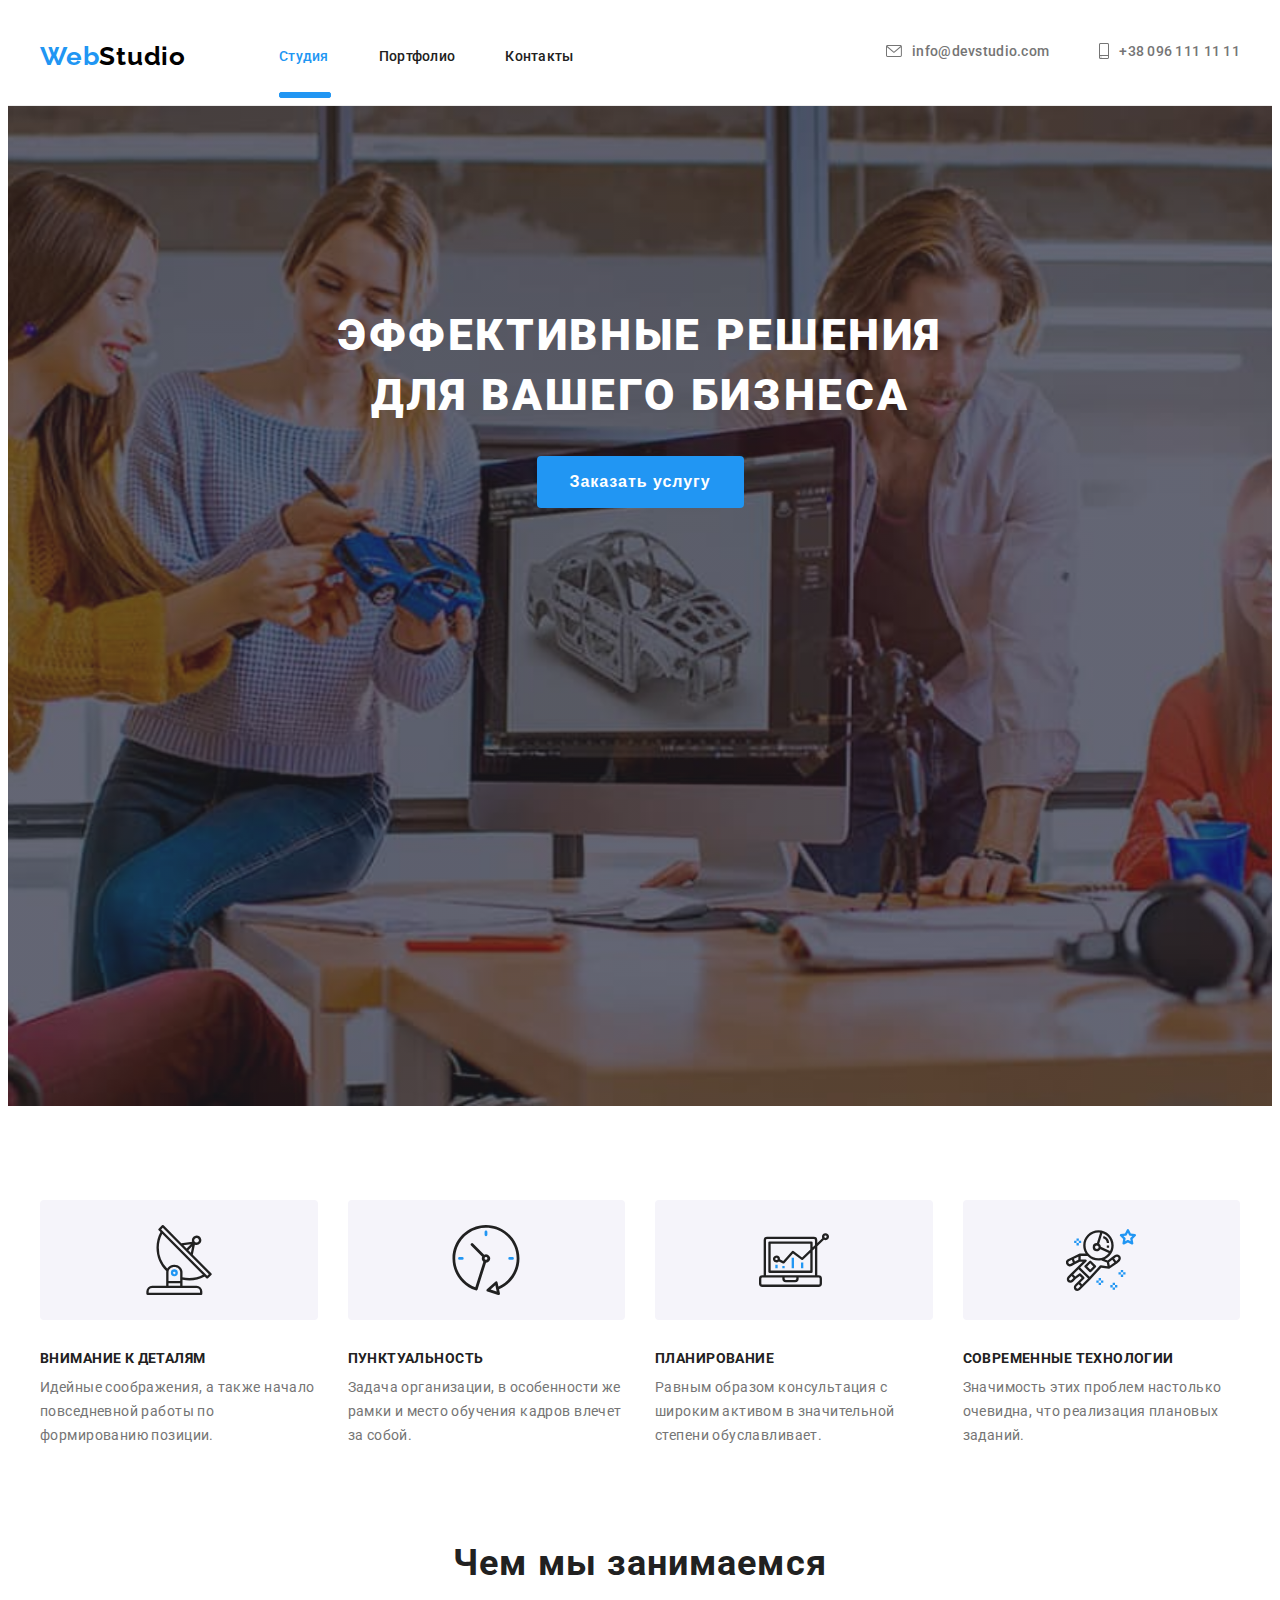
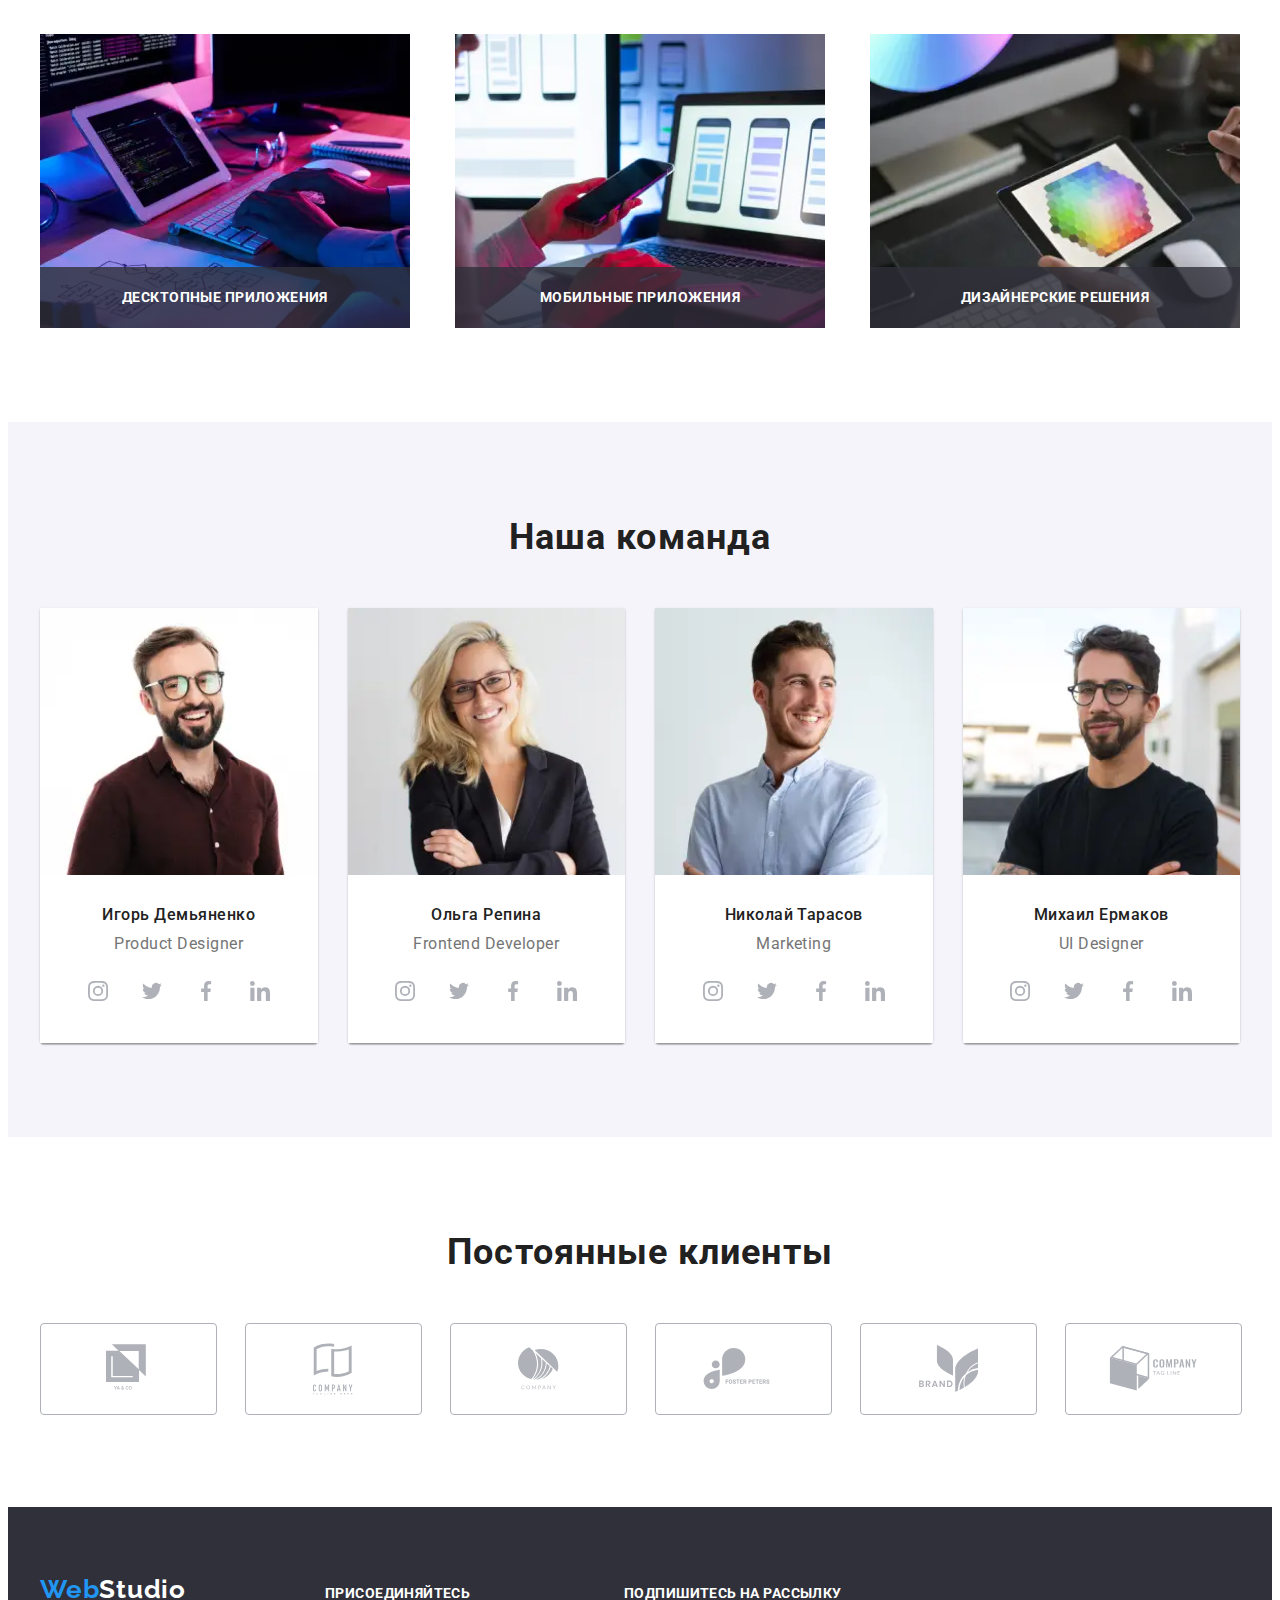
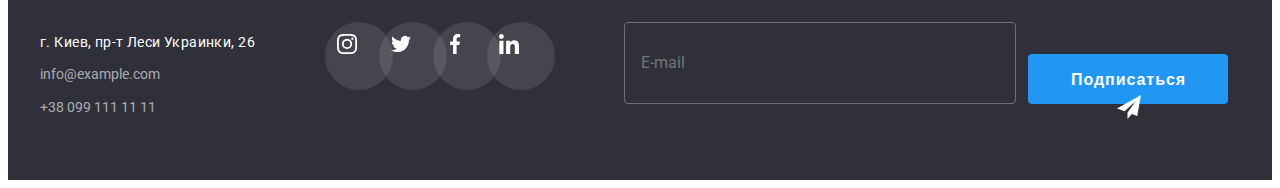
==== commit bcb6c373: "HW 8 is ready for submission" ====
--- a/index.html
+++ b/index.html
@@ -794,7 +794,7 @@
       </div>
     </div>
 
-    <div class="mobile-menu-container is-open" data-menu="">
+    <div class="mobile-menu-container" data-menu="">
       <button class="menu__button-close" type="button" data-menu-close="">
         <svg class="header__menu" width="40" height="40">
           <use
--- a/css/main.min.css
+++ b/css/main.min.css
@@ -1,2 +1,2 @@
-:root{--text-font: "Roboto", sans-serif;--title-font: "Raleway", sans-serif;--main-color: #757575;--main-white-color: #ffffff;--title-text-color: #212121;--logo-black-color: #000000;--accent-color: #2196f3;--background-white-color: #f5f4fa;--background-black-color: #2f303a;--background-transparent-color: rgba(255, 255, 255, 0.6);--logo-clients-color: #afb1b8;--cubic: cubic-bezier(0.4, 0, 0.2, 1)}.visually-hidden{position:absolute;clip:rect(0 0 0 0);width:1px;height:1px;margin:-1px}body{font-family:var(--text-font);color:var(--main-color);background-color:var(--main-white-color)}h1,h2,h3,h4,h5,h6{margin:0}ul,ol{list-style:none;margin:0;padding:0}img{display:block;width:100%;height:auto}textarea{resize:none}.container{width:100%;padding:0 15px;margin:0 auto}@media screen and (min-width: 480px){.container{width:480px}}@media screen and (min-width: 768px){.container{width:768px}}@media screen and (min-width: 1200px){.container{width:1200px}}.header .container{display:flex;justify-content:space-between;align-items:center}@media screen and (min-width: 1200px){.bottom-container{display:flex;align-items:baseline}}.logo{display:inline-block;font-family:var(--title-font);font-weight:700;font-size:26px;line-height:1.714;letter-spacing:0.03em;text-decoration:none;color:var(--accent-color)}.logo-header{padding-top:16px;padding-bottom:16px}@media screen and (min-width: 768px) and (min-width: 1200px){.logo-header{padding-top:26px;padding-bottom:26px}}.logo-header-studio{color:var(--logo-black-color)}.logo-footer-studio{color:var(--main-white-color)}.button-open{background-color:transparent;border:none;padding:0;width:40px;height:40px}.button-open:hover,.button-open:focus{fill:var(--accent-color)}@media screen and (min-width: 768px){.button-open{display:none}}.menu__button-close{position:absolute;top:5px;right:5px;background-color:transparent;border:none;padding:0;width:40px;height:40px}.menu__button-close:hover,.menu__button-close:focus{fill:var(--accent-color)}.mobile-menu-container{display:flex;flex-direction:column;justify-content:space-between;position:fixed;top:0;left:50%;width:100%;max-width:480px;height:100%;padding:40px 40px;background-color:var(--main-white-color);transform:translateX(-50%) translateY(-100%);transition:transform 250ms linear;z-index:2;overflow-y:scroll}.mobile-menu-container.is-open{transform:translateX(-50%) translateY(0%)}.menu__button-close{position:absolute;top:10px;right:15px}.menu-navigation-list{display:flex;flex-direction:column;margin-top:48px;margin-bottom:302px}.menu-navigation-item:not(:last-child){margin-bottom:32px}.menu-navigation-link{display:block;text-decoration:none;font-style:var(--text-font);font-weight:500;font-size:40px;line-height:1.172;letter-spacing:0.02em;color:var(--title-text-color)}.menu-navigation-link:hover,.menu-navigation-link:focus{color:var(--accent-color)}.menu-navigation-link.current-link{color:var(--accent-color)}.menu__contact-information-link{display:block;text-decoration:none;font-style:var(--text-font);font-weight:500;font-size:34px;line-height:1.176;letter-spacing:0.02em;color:var(--accent-color)}.menu__contact-information-link.contact-link{margin-top:32px;margin-bottom:64px;font-size:24px;line-height:1.172;letter-spacing:0.02em}.menu__social-networks-list{display:flex}.menu__social-networks-item:not(:last-child){margin-right:20px}.menu__social-networks-link{position:relative;text-decoration:none;font-style:var(--text-font);font-size:18px;line-height:1.222;letter-spacing:0.02em;color:var(--accent-color)}.menu__social-networks-link::after{content:"";display:block;position:absolute;right:-10px;bottom:0;float:right;height:22px;width:0;outline:none;border:1px solid rgba(33,33,33,0.2);border-radius:2px;background-color:rgba(33,33,33,0.2);color:rgba(33,33,33,0.2)}.button{display:block;margin:0 auto;min-width:200px;padding:10px 32px;border:1px solid transparent;border-radius:4px;cursor:pointer;font-weight:700;font-size:16px;line-height:1.875;text-align:center;letter-spacing:0.06em;color:var(--main-white-color);background-color:var(--accent-color);transition:transform 250ms var(--cubic)}.submit-button{padding:10px 28px 10px 29px;width:200px;height:50px}.title{margin-bottom:30px;font-weight:700;font-size:28px;line-height:1.172;text-align:center;letter-spacing:0.03em;color:var(--title-text-color)}@media screen and (min-width: 1200px){.title{margin-bottom:50px;font-weight:700;font-size:36px;line-height:1.167;text-align:center;letter-spacing:0.03em;color:var(--title-text-color)}}.backdrop{position:fixed;top:0;left:0;width:100%;height:100%;background:rgba(0,0,0,0.2);transform:translateX(0);opacity:1;visibility:visible;z-index:99;overflow-y:scroll;transition:all 250ms var(--cubic),visibility 250ms var(--cubic)}.backdrop.is-hidden{opacity:0;visibility:hidden;pointer-events:none}.backdrop.is-hidden.modal{opacity:0;pointer-events:none}.modal{position:absolute;display:block;top:50%;left:50%;margin:0;padding:40px;transform:translate(-50%, -50%);width:100vw;max-width:450px;height:95vh;max-height:609px;background-color:var(--main-white-color);box-shadow:0px 1px 3px rgba(0,0,0,0.12),0px 1px 1px rgba(0,0,0,0.14),0px 2px 1px rgba(0,0,0,0.2);border-radius:4px;transition:transform 250ms var(--cubic)}@media screen and (max-width: 1199px){.modal{overflow-y:scroll}}@media screen and (min-width: 1200px){.modal{max-height:581px;width:528px;max-width:528px}}.close-icon{width:18px;height:18px}.modal-close-button:hover .close-icon{fill:var(--accent-color);transition:fill 250ms var(--cubic)}.modal-close-button{position:absolute;right:8px;top:8px;display:flex;justify-content:center;align-items:center;width:30px;height:30px;border-radius:50%;border:1px solid rgba(0,0,0,0.1);background-color:transparent;cursor:pointer;outline:none}.modal-form{display:flex;flex-direction:column;justify-content:center;width:100%;margin-left:auto;margin-right:auto}@media screen and (max-width: 767px){.modal-form{max-width:370px}}.form-title-container{margin-bottom:12px;max-width:448px;margin-bottom:12px;font-weight:700px;font-size:20px;line-height:1.172;text-align:center;color:var(--title-text-color)}.form-label{margin-bottom:4px;font-weight:400;font-size:12px;line-height:1.171}.form-icon{position:absolute;top:50%;left:5px;transform:translate(50%, -10%)}.form-input{display:block;padding-left:35px;font:inherit;width:100%;height:40px;border:1px solid rgba(33,33,33,0.2);border-radius:4px;cursor:pointer;transition:border-color 250ms cubic-bezier(0.4, 0, 0.2, 1)}.form-input:focus{outline:none;border-color:var(--accent-color);transition:border-color 250ms cubic-bezier(0.4, 0, 0.2, 1)}.form-input:focus+.form-icon{fill:var(--accent-color);transition:fill 250ms cubic-bezier(0.4, 0, 0.2, 1)}.textarea{display:block;margin-top:10px;margin-bottom:20px;padding:12px 16px;width:100%;height:120px;outline:none}.form-group{position:relative;margin-bottom:10px;display:flex;flex-direction:column}.checkbox-wrapper{margin-top:10px;margin-bottom:30px}.agreement-link{color:var(--accent-color);cursor:pointer}.checkbox-label{display:flex;align-items:center;margin-bottom:30px;padding-left:8.38px;cursor:pointer;font-weight:400;font-size:14px;line-height:1.71;letter-spacing:0.03em;color:var(--main-color)}.form-label.checkbox-label::before{content:"";width:16px;height:15px;border:2px solid var(--title-text-color);border-radius:1px;cursor:pointer;margin-right:8.38px;background-image:url("../../images/checkbox.svg");background-position:50% 50%;transition:background-image 250ms var(--cubic)}.checkbox:focus+.checkbox-label::before{width:16px;height:15px;border:2px solid var(--accent-color);border-radius:1px;transition-property:border;transition-duration:250ms;transition-timing-function:var(--cubic)}.checkbox:checked+.checkbox-label::before{background-image:url("../../images/checkmark.svg");background-color:var(--accent-color);background-repeat:no-repeat;background-position:50% 50%;background-origin:border-box;border:transparent;transition:background-image 250ms var(--cubic)}.form-button{display:flex;align-content:center;margin-left:auto;margin-right:auto;padding:10px 55px;min-width:200px;min-height:50px;text-align:center;box-shadow:0px 4px 4px rgba(0,0,0,0.15)}.form-button:hover,.form-button:focus{background-color:#188ce8;box-shadow:0px 4px 4px rgba(0,0,0,0.15);border:none;transition:background-color 250ms var(--cubic),box-shadow 250ms var(--cubic)}.header{border-bottom:1px solid #eeeeee}.site-navigation{display:flex;align-items:center}.site-navigation-list{display:none}@media screen and (min-width: 768px){.site-navigation-list{display:flex;margin-left:88px;text-align:center;align-items:center}}@media screen and (min-width: 1200px){.site-navigation-list{margin-left:93px}}.site-navigation-item:not(:last-child){margin-right:50px}.site-navigation-link{display:block;padding-top:32px;padding-bottom:32px;font-weight:500;font-size:14px;line-height:1.143;letter-spacing:0.02em;color:var(--title-text-color);text-decoration:none;transition-property:color;transition-duration:250ms;transition-timing-function:var(--cubic)}.site-navigation-link:hover,.site-navigation-link:focus{color:var(--accent-color)}.site-navigation-link.current{position:relative;color:var(--accent-color)}.site-navigation-link.current::after{content:"";display:block;position:absolute;top:76px;left:0;width:100%;height:4px;color:var(--accent-color);background-color:var(--accent-color);border:1px solid;border-radius:2px}.contact-information-list{display:none}@media screen and (min-width: 768px){.contact-information-list{display:block;margin-left:auto}}@media screen and (min-width: 1200px){.contact-information-list{display:flex;flex-direction:row;justify-content:baseline}}@media screen and (min-width: 768px){.contact-information-item:not(:last-child){margin-bottom:10px}}@media screen and (min-width: 1200px){.contact-information-item+.contact-information-item{margin-left:50px}}.contact-link{font-weight:500;font-size:12px;line-height:1.171;letter-spacing:0.02em;color:var(--main-color);fill:currentColor;text-decoration:none;transition-property:color;transition-duration:250ms;transition-timing-function:var(--cubic)}.contact-link:hover,.contact-link:focus{color:var(--accent-color)}@media screen and (min-width: 1200px){.contact-link{display:flex;align-items:center;padding-top:32px;padding-bottom:32px;font-size:14px;line-height:1.143}}.link-icon{margin:0 10px 0 0}.hero{max-width:480px;height:400px;background-image:linear-gradient(to right, rgba(47,48,58,0.4), rgba(47,48,58,0.4)),url(../../images/mobile/hero/hero-mobile.jpg);background-size:cover;background-position:center;background-repeat:no-repeat;margin:0 auto;padding-top:118px;padding-bottom:118px;text-align:center}@media screen and (min-device-pixel-ratio: 2) and (min-width: 320px), screen and (min-resolution: 192dpi), screen and (min-resolution: 2dppx){.hero{background-image:linear-gradient(to right, rgba(47,48,58,0.4), rgba(47,48,58,0.4)),url(../../images/mobile/hero/hero-mobile@2x.jpg)}}@media screen and (min-width: 768px){.hero{max-width:768px;height:400px;background-image:linear-gradient(to right, rgba(47,48,58,0.4), rgba(47,48,58,0.4)),url(../../images/tablet/hero/hero-tablet.jpg)}}@media screen and (min-device-pixel-ratio: 2) and (min-width: 768px), screen and (min-resolution: 192dpi), screen and (min-resolution: 2dppx){.hero{background-image:linear-gradient(to right, rgba(47,48,58,0.4), rgba(47,48,58,0.4)),url(../../images/tablet/hero/hero-tablet@2x.jpg)}}@media screen and (min-width: 1200px){.hero{max-width:1600px;height:600px;padding-top:200px;padding-bottom:200px;background-image:linear-gradient(to right, rgba(47,48,58,0.4), rgba(47,48,58,0.4)),url(../../images/desktop/hero/hero-desktop.jpg)}}@media screen and (min-device-pixel-ratio: 2) and (min-width: 1200px), screen and (min-resolution: 192dpi), screen and (min-resolution: 2dppx){.hero{background-image:linear-gradient(to right, rgba(47,48,58,0.4), rgba(47,48,58,0.4)),url(../../images/desktop/hero/hero-desktop@2x.jpg)}}.hero-title{margin-bottom:30px;margin-right:auto;margin-left:auto;min-width:320px;text-align:center;font-weight:900;font-size:26px;line-height:1.615;letter-spacing:0.06em;text-transform:uppercase;color:var(--main-white-color)}@media screen and (min-width: 1200px){.hero-title{max-width:696px;font-size:44px;line-height:1.363}}.advantages{padding-top:60px;padding-bottom:60px}@media screen and (min-width: 1200px){.advantages{padding-top:94px;padding-bottom:94px}}@media screen and (max-width: 767px){.advantages-list:not(:last-child){margin-bottom:30px}}@media screen and (min-width: 768px){.advantages-list{display:flex;flex-wrap:wrap;margin:-15px}}@media screen and (min-width: 1200px){.advantages-list{display:flex;flex-wrap:wrap;margin:-15px}}@media screen and (min-width: 768px){.advantages-list-item{flex-basis:calc((100% - 4 * 15px) / 2);margin:15px}}@media screen and (min-width: 1200px){.advantages-list-item{flex-basis:calc((100% - 8 * 15px) / 4);margin:15px}}.advantages-list-icons{display:flex;align-items:center;justify-content:center;margin-bottom:30px;padding:0;border:none;width:100%;height:120px;border-radius:4px;background-color:var(--background-white-color)}.advantages-icon{display:flex;background-repeat:no-repeat;background-position:center}.advantages-title{text-align:center;font-weight:700;font-size:14px;line-height:1.143;letter-spacing:0.03em;text-transform:uppercase;color:var(--title-text-color)}@media screen and (min-width: 768px){.advantages-title{text-align:left}}.advantages-description{font-weight:400;font-size:14px;line-height:1.714;letter-spacing:0.03em;margin-top:10px;margin-bottom:0}@media screen and (max-width: 1199px){.services-gallery{display:none}}.services-gallery{padding-bottom:94px}.services-gallery-list{display:flex;justify-content:space-between}.services-gallery-item{position:relative}.image-description{position:absolute;margin:0;padding-top:22px;padding-bottom:22px;font-weight:700;font-size:14px;line-height:1.172;text-transform:uppercase;text-align:center;letter-spacing:0.03em;width:100%;background-color:rgba(47,48,58,0.8);color:var(--main-white-color);bottom:0;left:0}.team{padding-top:60px;padding-bottom:60px;background-color:var(--background-white-color)}@media screen and (min-width: 1200px){.team{padding-top:94px;padding-bottom:94px}}.team .title{margin-bottom:50px}@media screen and (min-width: 768px){.team-list{display:flex;flex-wrap:wrap;margin:-15px}}@media screen and (min-width: 1200px){.team-list{display:flex;flex-wrap:wrap;margin:-15px}}.team-list-item{box-shadow:0px 1px 3px rgba(0,0,0,0.12),0px 1px 1px rgba(0,0,0,0.14),0px 2px 1px rgba(0,0,0,0.2);border-radius:0px 0px 4px 4px}@media screen and (max-width: 767px){.team-list-item:not(:last-child){margin-bottom:30px}}@media screen and (min-width: 768px){.team-list-item{margin:15px;width:calc((100% - 15px * 4) / 2)}}@media screen and (min-width: 1200px){.team-list-item{margin:15px;width:calc((100% - 15px * 8) / 4)}}.team-card{padding-top:30px;padding-bottom:30px;background-color:var(--main-white-color)}.team-list-name{font-weight:500;font-size:16px;line-height:1.187;text-align:center;letter-spacing:0.03em;color:var(--title-text-color)}.description{margin:10px 0 16px 0;font-weight:400;font-size:16px;line-height:1.187;text-align:center;letter-spacing:0.03em}.social-media-navigation{display:flex;justify-content:center;align-items:center}.social-media-item{width:44px;height:44px;margin-right:10px}.social-media-item:last-child{margin-right:0}.social-media-link{display:block;text-decoration:none;padding:12px;width:100%;height:100%;border-radius:50%;color:var(--logo-clients-color);fill:currentColor;cursor:pointer;transition-property:color, background-color;transition-duration:250ms;transition-timing-function:var(--cubic)}.social-media-link:hover,.social-media-link:focus{color:var(--main-white-color);background-color:var(--accent-color)}.bottom-link{color:var(--main-white-color);fill:currentColor;background-color:rgba(255,255,255,0.1);border-radius:50%}.our-clients{padding-top:60px;padding-bottom:60px}@media screen and (min-width: 1200px){.our-clients{padding-top:94px;padding-bottom:94px}}.our-clients-list{display:flex;flex-wrap:wrap;margin:-15px}@media screen and (min-width: 768px){.our-clients-list{display:flex;flex-wrap:wrap;margin:-15px}}@media screen and (min-width: 1200px){.our-clients-list{display:flex;flex-wrap:wrap;margin:-15px}}.our-clients-item{flex-basis:calc((100% - 2 * 30px) / 2);height:90px;margin:15px}@media screen and (min-width: 768px){.our-clients-item{flex-basis:calc((100% - 3 * 30px) / 3);height:90px;margin:15px}}@media screen and (min-width: 1200px){.our-clients-item{flex-basis:calc((100% - 6 * 30px) / 6);height:90px;margin:15px}}.our-clients-link{display:flex;justify-content:center;align-items:center;text-decoration:none;height:100%;width:100%;border:1px solid;border-radius:4px;color:var(--logo-clients-color);fill:currentColor;transition-property:color;transition-duration:250ms;transition-timing-function:var(--cubic)}.our-clients-link:hover,.our-clients-link:focus{color:var(--accent-color)}.footer{background-color:var(--background-black-color);padding-top:60px;padding-bottom:60px;border:none}@media screen and (min-width: 768px) and (max-width: 1199px){.footer-wrapper{justify-content:space-between;margin:0 auto}}@media screen and (min-width: 768px){.footer-wrapper{max-width:610px;display:flex;align-items:baseline}}@media screen and (min-width: 1200px){.footer-wrapper{margin-right:93px}}.address-container{display:flex;flex-direction:column}@media screen and (max-width: 1199px){.address-container{align-items:center;margin-bottom:60px}}@media screen and (min-width: 1200px){.address-container{margin-right:70px}}.address{margin-top:20px;margin-bottom:8px;font-style:normal;font-weight:400;font-size:14px;line-height:1.714;letter-spacing:0.03em;color:var(--main-white-color)}.address-link{text-decoration:none;font-size:14px;line-height:1.714;color:var(--background-transparent-color)}.address-list-item:nth-child(2n+1){margin-bottom:9px}@media screen and (max-width: 767px){.social-media-container{margin-bottom:60px}}.bring-attention{margin-bottom:20px;font-weight:700;font-size:14px;line-height:1.14;letter-spacing:0.03em;text-transform:uppercase;color:var(--main-white-color)}@media screen and (max-width: 1199px){.bring-attention{text-align:center;display:flex;justify-content:center}}@media screen and (min-width: 1200px){.bring-attention{margin-bottom:0}}.footer-links{margin-top:20px}@media screen and (max-width: 1199px){.form-button-wrapper{display:flex;flex-direction:column;align-items:center}}@media scren and (max-width: 1199px){.form{display:flex;flex-direction:column;justify-content:center}}.footer-input{margin:0;padding:15px 16px;font:inherit;width:80vw;max-width:450px;height:50px;color:rgba(255,255,255,0.6);outline:none;border:1px solid rgba(255,255,255,0.3);border-radius:4px;background:transparent}@media screen and (max-width: 1199px){.footer-input{margin-bottom:20px;margin-left:auto;margin-right:auto}}@media screen and (min-width: 1200px){.footer-input{margin-top:20px;margin-right:12px;width:358px}}@media screen and (max-width: 1199px){.input-wrapper{display:flex}}@media screen and (min-width: 1200px){.input-button-wrapper{display:flex;flex-direction:row;align-items:flex-end}}
+:root{--text-font: "Roboto", sans-serif;--title-font: "Raleway", sans-serif;--main-color: #757575;--main-white-color: #ffffff;--title-text-color: #212121;--logo-black-color: #000000;--accent-color: #2196f3;--background-white-color: #f5f4fa;--background-black-color: #2f303a;--background-transparent-color: rgba(255, 255, 255, 0.6);--logo-clients-color: #afb1b8;--cubic: cubic-bezier(0.4, 0, 0.2, 1)}.visually-hidden{position:absolute;clip:rect(0 0 0 0);width:1px;height:1px;margin:-1px}body{font-family:var(--text-font);color:var(--main-color);background-color:var(--main-white-color)}h1,h2,h3,h4,h5,h6{margin:0}ul,ol{list-style:none;margin:0;padding:0}img{display:block;width:100%;height:auto}textarea{resize:none}.container{width:100%;padding:0 15px;margin:0 auto}@media screen and (min-width: 480px){.container{width:480px}}@media screen and (min-width: 768px){.container{width:768px}}@media screen and (min-width: 1200px){.container{width:1200px}}.header .container{display:flex;justify-content:space-between;align-items:center}@media screen and (min-width: 1200px){.bottom-container{display:flex;align-items:baseline}}.logo{display:inline-block;font-family:var(--title-font);font-weight:700;font-size:26px;line-height:1.714;letter-spacing:0.03em;text-decoration:none;color:var(--accent-color)}.logo-header{padding-top:16px;padding-bottom:16px}@media screen and (min-width: 768px) and (min-width: 1200px){.logo-header{padding-top:26px;padding-bottom:26px}}.logo-header-studio{color:var(--logo-black-color)}.logo-footer-studio{color:var(--main-white-color)}.button-open{background-color:transparent;border:none;padding:0;width:40px;height:40px}.button-open:hover,.button-open:focus{fill:var(--accent-color)}@media screen and (min-width: 768px){.button-open{display:none}}.menu__button-close{position:absolute;top:5px;right:5px;background-color:transparent;border:none;padding:0;width:40px;height:40px}.menu__button-close:hover,.menu__button-close:focus{fill:var(--accent-color)}.mobile-menu-container{display:flex;flex-direction:column;justify-content:space-between;position:fixed;top:0;left:50%;width:100%;max-width:480px;height:100%;padding:40px 40px;background-color:var(--main-white-color);transform:translateX(-50%) translateY(-100%);transition:transform 250ms linear;z-index:2;overflow-y:scroll}@media screen and (min-width: 768px){.mobile-menu-container{display:none}}.mobile-menu-container.is-open{transform:translateX(-50%) translateY(0%)}.menu__button-close{position:absolute;top:10px;right:15px}.menu-navigation-list{display:flex;flex-direction:column;margin-top:48px;margin-bottom:302px}.menu-navigation-item:not(:last-child){margin-bottom:32px}.menu-navigation-link{display:block;text-decoration:none;font-style:var(--text-font);font-weight:500;font-size:40px;line-height:1.172;letter-spacing:0.02em;color:var(--title-text-color)}.menu-navigation-link:hover,.menu-navigation-link:focus{color:var(--accent-color)}.menu-navigation-link.current-link{color:var(--accent-color)}.menu__contact-information-link{display:block;text-decoration:none;font-style:var(--text-font);font-weight:500;font-size:34px;line-height:1.176;letter-spacing:0.02em;color:var(--accent-color)}.menu__contact-information-link.contact-link{margin-top:32px;margin-bottom:64px;font-size:24px;line-height:1.172;letter-spacing:0.02em}.menu__social-networks-list{display:flex}.menu__social-networks-item:not(:last-child){margin-right:20px}.menu__social-networks-link{position:relative;text-decoration:none;font-style:var(--text-font);font-size:18px;line-height:1.222;letter-spacing:0.02em;color:var(--accent-color)}.menu__social-networks-link::after{content:"";display:block;position:absolute;right:-10px;bottom:0;float:right;height:22px;width:0;outline:none;border:1px solid rgba(33,33,33,0.2);border-radius:2px;background-color:rgba(33,33,33,0.2);color:rgba(33,33,33,0.2)}.button{display:block;margin:0 auto;min-width:200px;padding:10px 32px;border:1px solid transparent;border-radius:4px;cursor:pointer;font-weight:700;font-size:16px;line-height:1.875;text-align:center;letter-spacing:0.06em;color:var(--main-white-color);background-color:var(--accent-color);transition:transform 250ms var(--cubic)}.submit-button{padding:10px 28px 10px 29px;width:200px;height:50px}.title{margin-bottom:30px;font-weight:700;font-size:28px;line-height:1.172;text-align:center;letter-spacing:0.03em;color:var(--title-text-color)}@media screen and (min-width: 1200px){.title{margin-bottom:50px;font-weight:700;font-size:36px;line-height:1.167;text-align:center;letter-spacing:0.03em;color:var(--title-text-color)}}.backdrop{position:fixed;top:0;left:0;width:100%;height:100%;background:rgba(0,0,0,0.2);transform:translateX(0);opacity:1;visibility:visible;z-index:99;overflow-y:scroll;transition:all 250ms var(--cubic),visibility 250ms var(--cubic)}.backdrop.is-hidden{opacity:0;visibility:hidden;pointer-events:none}.backdrop.is-hidden.modal{opacity:0;pointer-events:none}.modal{position:absolute;display:block;top:50%;left:50%;margin:0;padding:40px;transform:translate(-50%, -50%);width:100vw;max-width:450px;height:95vh;max-height:609px;background-color:var(--main-white-color);box-shadow:0px 1px 3px rgba(0,0,0,0.12),0px 1px 1px rgba(0,0,0,0.14),0px 2px 1px rgba(0,0,0,0.2);border-radius:4px;transition:transform 250ms var(--cubic)}@media screen and (max-width: 1199px){.modal{overflow-y:scroll}}@media screen and (min-width: 1200px){.modal{max-height:650px;width:528px;max-width:528px}}.close-icon{width:18px;height:18px}.modal-close-button:hover .close-icon{fill:var(--accent-color);transition:fill 250ms var(--cubic)}.modal-close-button{position:absolute;right:8px;top:8px;display:flex;justify-content:center;align-items:center;width:30px;height:30px;border-radius:50%;border:1px solid rgba(0,0,0,0.1);background-color:transparent;cursor:pointer;outline:none}.modal-form{display:flex;flex-direction:column;justify-content:center;width:100%;margin-left:auto;margin-right:auto}@media screen and (max-width: 767px){.modal-form{max-width:370px}}.form-title-container{margin-bottom:12px;max-width:448px;margin-bottom:12px;font-weight:700px;font-size:20px;line-height:1.172;text-align:center;color:var(--title-text-color)}.form-label{margin-bottom:4px;font-weight:400;font-size:12px;line-height:1.171}.form-icon{position:absolute;top:50%;left:5px;transform:translate(50%, -10%)}.form-input{display:block;padding-left:35px;font:inherit;width:100%;height:40px;border:1px solid rgba(33,33,33,0.2);border-radius:4px;cursor:pointer;transition:border-color 250ms cubic-bezier(0.4, 0, 0.2, 1)}.form-input:focus{outline:none;border-color:var(--accent-color);transition:border-color 250ms cubic-bezier(0.4, 0, 0.2, 1)}.form-input:focus+.form-icon{fill:var(--accent-color);transition:fill 250ms cubic-bezier(0.4, 0, 0.2, 1)}.textarea{display:block;margin-top:10px;margin-bottom:20px;padding:12px 16px;width:100%;height:120px;outline:none}.form-group{position:relative;margin-bottom:10px;display:flex;flex-direction:column}.checkbox-wrapper{margin-top:10px;margin-bottom:30px}.agreement-link{color:var(--accent-color);cursor:pointer}.checkbox-label{display:flex;align-items:center;margin-bottom:30px;padding-left:8.38px;cursor:pointer;font-weight:400;font-size:14px;line-height:1.71;letter-spacing:0.03em;color:var(--main-color)}.form-label.checkbox-label::before{content:"";width:16px;height:15px;border:2px solid var(--title-text-color);border-radius:1px;cursor:pointer;margin-right:8.38px;background-image:url("../../images/checkbox.svg");background-position:50% 50%;transition:background-image 250ms var(--cubic)}.checkbox:focus+.checkbox-label::before{width:16px;height:15px;border:2px solid var(--accent-color);border-radius:1px;transition-property:border;transition-duration:250ms;transition-timing-function:var(--cubic)}.checkbox:checked+.checkbox-label::before{background-image:url("../../images/checkmark.svg");background-color:var(--accent-color);background-repeat:no-repeat;background-position:50% 50%;background-origin:border-box;border:transparent;transition:background-image 250ms var(--cubic)}.form-button{display:flex;align-content:center;margin-left:auto;margin-right:auto;padding:10px 55px;min-width:200px;min-height:50px;text-align:center;box-shadow:0px 4px 4px rgba(0,0,0,0.15)}.form-button:hover,.form-button:focus{background-color:#188ce8;box-shadow:0px 4px 4px rgba(0,0,0,0.15);border:none;transition:background-color 250ms var(--cubic),box-shadow 250ms var(--cubic)}.header{border-bottom:1px solid #eeeeee}.site-navigation{display:flex;align-items:center}.site-navigation-list{display:none}@media screen and (min-width: 768px){.site-navigation-list{display:flex;margin-left:88px;text-align:center;align-items:center}}@media screen and (min-width: 1200px){.site-navigation-list{margin-left:93px}}.site-navigation-item:not(:last-child){margin-right:50px}.site-navigation-link{display:block;padding-top:32px;padding-bottom:32px;font-weight:500;font-size:14px;line-height:1.143;letter-spacing:0.02em;color:var(--title-text-color);text-decoration:none;transition-property:color;transition-duration:250ms;transition-timing-function:var(--cubic)}.site-navigation-link:hover,.site-navigation-link:focus{color:var(--accent-color)}.site-navigation-link.current{position:relative;color:var(--accent-color)}.site-navigation-link.current::after{content:"";display:block;position:absolute;top:76px;left:0;width:100%;height:4px;color:var(--accent-color);background-color:var(--accent-color);border:1px solid;border-radius:2px}.contact-information-list{display:none}@media screen and (min-width: 768px){.contact-information-list{display:block;margin-left:auto}}@media screen and (min-width: 1200px){.contact-information-list{display:flex;flex-direction:row;justify-content:baseline}}@media screen and (min-width: 768px){.contact-information-item:not(:last-child){margin-bottom:10px}}@media screen and (min-width: 1200px){.contact-information-item+.contact-information-item{margin-left:50px}}.contact-link{font-weight:500;font-size:12px;line-height:1.171;letter-spacing:0.02em;color:var(--main-color);fill:currentColor;text-decoration:none;transition-property:color;transition-duration:250ms;transition-timing-function:var(--cubic)}.contact-link:hover,.contact-link:focus{color:var(--accent-color)}@media screen and (min-width: 1200px){.contact-link{display:flex;align-items:center;padding-top:32px;padding-bottom:32px;font-size:14px;line-height:1.143}}.link-icon{margin:0 10px 0 0}.hero{max-width:480px;height:400px;background-image:linear-gradient(to right, rgba(47,48,58,0.4), rgba(47,48,58,0.4)),url(../images/mobile/hero/hero-mobile.jpg);background-size:cover;background-position:center;background-repeat:no-repeat;margin:0 auto;padding-top:118px;padding-bottom:118px;text-align:center}@media screen and (min-device-pixel-ratio: 2) and (min-width: 320px), screen and (min-resolution: 192dpi), screen and (min-resolution: 2dppx){.hero{background-image:linear-gradient(to right, rgba(47,48,58,0.4), rgba(47,48,58,0.4)),url(../../images/mobile/hero/hero-mobile@2x.jpg)}}@media screen and (min-width: 768px){.hero{max-width:768px;height:400px;background-image:linear-gradient(to right, rgba(47,48,58,0.4), rgba(47,48,58,0.4)),url(../../images/tablet/hero/hero-tablet.jpg)}}@media screen and (min-device-pixel-ratio: 2) and (min-width: 768px), screen and (min-resolution: 192dpi), screen and (min-resolution: 2dppx){.hero{background-image:linear-gradient(to right, rgba(47,48,58,0.4), rgba(47,48,58,0.4)),url(../../images/tablet/hero/hero-tablet@2x.jpg)}}@media screen and (min-width: 1200px){.hero{max-width:1600px;height:600px;padding-top:200px;padding-bottom:200px;background-image:linear-gradient(to right, rgba(47,48,58,0.4), rgba(47,48,58,0.4)),url(../../images/desktop/hero/hero-desktop.jpg)}}@media screen and (min-device-pixel-ratio: 2) and (min-width: 1200px), screen and (min-resolution: 192dpi), screen and (min-resolution: 2dppx){.hero{background-image:linear-gradient(to right, rgba(47,48,58,0.4), rgba(47,48,58,0.4)),url(../../images/desktop/hero/hero-desktop@2x.jpg)}}.hero-title{margin-bottom:30px;margin-right:auto;margin-left:auto;min-width:320px;text-align:center;font-weight:900;font-size:26px;line-height:1.615;letter-spacing:0.06em;text-transform:uppercase;color:var(--main-white-color)}@media screen and (min-width: 1200px){.hero-title{max-width:696px;font-size:44px;line-height:1.363}}.advantages{padding-top:60px;padding-bottom:60px}@media screen and (min-width: 1200px){.advantages{padding-top:94px;padding-bottom:94px}}@media screen and (max-width: 767px){.advantages-list:not(:last-child){margin-bottom:30px}}@media screen and (min-width: 768px){.advantages-list{display:flex;flex-wrap:wrap;margin:-15px}}@media screen and (min-width: 1200px){.advantages-list{display:flex;flex-wrap:wrap;margin:-15px}}@media screen and (min-width: 768px){.advantages-list-item{flex-basis:calc((100% - 4 * 15px) / 2);margin:15px}}@media screen and (min-width: 1200px){.advantages-list-item{flex-basis:calc((100% - 8 * 15px) / 4);margin:15px}}.advantages-list-icons{display:flex;align-items:center;justify-content:center;margin-bottom:30px;padding:0;border:none;width:100%;height:120px;border-radius:4px;background-color:var(--background-white-color)}.advantages-icon{display:flex;background-repeat:no-repeat;background-position:center}.advantages-title{text-align:center;font-weight:700;font-size:14px;line-height:1.143;letter-spacing:0.03em;text-transform:uppercase;color:var(--title-text-color)}@media screen and (min-width: 768px){.advantages-title{text-align:left}}.advantages-description{font-weight:400;font-size:14px;line-height:1.714;letter-spacing:0.03em;margin-top:10px;margin-bottom:0}@media screen and (max-width: 1199px){.services-gallery{display:none}}.services-gallery{padding-bottom:94px}.services-gallery-list{display:flex;justify-content:space-between}.services-gallery-item{position:relative}.image-description{position:absolute;margin:0;padding-top:22px;padding-bottom:22px;font-weight:700;font-size:14px;line-height:1.172;text-transform:uppercase;text-align:center;letter-spacing:0.03em;width:100%;background-color:rgba(47,48,58,0.8);color:var(--main-white-color);bottom:0;left:0}.team{padding-top:60px;padding-bottom:60px;background-color:var(--background-white-color)}@media screen and (min-width: 1200px){.team{padding-top:94px;padding-bottom:94px}}.team .title{margin-bottom:50px}@media screen and (min-width: 768px){.team-list{display:flex;flex-wrap:wrap;margin:-15px}}@media screen and (min-width: 1200px){.team-list{display:flex;flex-wrap:wrap;margin:-15px}}.team-list-item{box-shadow:0px 1px 3px rgba(0,0,0,0.12),0px 1px 1px rgba(0,0,0,0.14),0px 2px 1px rgba(0,0,0,0.2);border-radius:0px 0px 4px 4px}@media screen and (max-width: 767px){.team-list-item:not(:last-child){margin-bottom:30px}}@media screen and (min-width: 768px){.team-list-item{margin:15px;width:calc((100% - 15px * 4) / 2)}}@media screen and (min-width: 1200px){.team-list-item{margin:15px;width:calc((100% - 15px * 8) / 4)}}.team-card{padding-top:30px;padding-bottom:30px;background-color:var(--main-white-color)}.team-list-name{font-weight:500;font-size:16px;line-height:1.187;text-align:center;letter-spacing:0.03em;color:var(--title-text-color)}.description{margin:10px 0 16px 0;font-weight:400;font-size:16px;line-height:1.187;text-align:center;letter-spacing:0.03em}.social-media-navigation{display:flex;justify-content:center;align-items:center}.social-media-item{width:44px;height:44px;margin-right:10px}.social-media-item:last-child{margin-right:0}.social-media-link{display:block;text-decoration:none;padding:12px;width:100%;height:100%;border-radius:50%;color:var(--logo-clients-color);fill:currentColor;cursor:pointer;transition-property:color, background-color;transition-duration:250ms;transition-timing-function:var(--cubic)}.social-media-link:hover,.social-media-link:focus{color:var(--main-white-color);background-color:var(--accent-color)}.bottom-link{color:var(--main-white-color);fill:currentColor;background-color:rgba(255,255,255,0.1);border-radius:50%}.our-clients{padding-top:60px;padding-bottom:60px}@media screen and (min-width: 1200px){.our-clients{padding-top:94px;padding-bottom:94px}}.our-clients-list{display:flex;flex-wrap:wrap;margin:-15px}@media screen and (min-width: 768px){.our-clients-list{display:flex;flex-wrap:wrap;margin:-15px}}@media screen and (min-width: 1200px){.our-clients-list{display:flex;flex-wrap:wrap;margin:-15px}}.our-clients-item{flex-basis:calc((100% - 2 * 30px) / 2);height:90px;margin:15px}@media screen and (min-width: 768px){.our-clients-item{flex-basis:calc((100% - 3 * 30px) / 3);height:90px;margin:15px}}@media screen and (min-width: 1200px){.our-clients-item{flex-basis:calc((100% - 6 * 30px) / 6);height:90px;margin:15px}}.our-clients-link{display:flex;justify-content:center;align-items:center;text-decoration:none;height:100%;width:100%;border:1px solid;border-radius:4px;color:var(--logo-clients-color);fill:currentColor;transition-property:color;transition-duration:250ms;transition-timing-function:var(--cubic)}.our-clients-link:hover,.our-clients-link:focus{color:var(--accent-color)}.footer{background-color:var(--background-black-color);padding-top:60px;padding-bottom:60px;border:none}@media screen and (min-width: 768px) and (max-width: 1199px){.footer-wrapper{justify-content:space-between;margin:0 auto}}@media screen and (min-width: 768px){.footer-wrapper{max-width:610px;display:flex;align-items:baseline}}@media screen and (min-width: 1200px){.footer-wrapper{margin-right:93px}}.address-container{display:flex;flex-direction:column}@media screen and (max-width: 1199px){.address-container{align-items:center;margin-bottom:60px}}@media screen and (min-width: 1200px){.address-container{margin-right:70px}}.address{margin-top:20px;margin-bottom:8px;font-style:normal;font-weight:400;font-size:14px;line-height:1.714;letter-spacing:0.03em;color:var(--main-white-color)}.address-link{text-decoration:none;font-size:14px;line-height:1.714;color:var(--background-transparent-color)}.address-list-item:nth-child(2n+1){margin-bottom:9px}@media screen and (max-width: 767px){.social-media-container{margin-bottom:60px}}.bring-attention{margin-bottom:20px;font-weight:700;font-size:14px;line-height:1.14;letter-spacing:0.03em;text-transform:uppercase;color:var(--main-white-color)}@media screen and (max-width: 1199px){.bring-attention{text-align:center;display:flex;justify-content:center}}@media screen and (min-width: 1200px){.bring-attention{margin-bottom:0}}.footer-links{margin-top:20px}@media screen and (max-width: 1199px){.form-button-wrapper{display:flex;flex-direction:column;align-items:center}}@media scren and (max-width: 1199px){.form{display:flex;flex-direction:column;justify-content:center}}.footer-input{margin:0;padding:15px 16px;font:inherit;width:80vw;max-width:450px;height:50px;color:rgba(255,255,255,0.6);outline:none;border:1px solid rgba(255,255,255,0.3);border-radius:4px;background:transparent}@media screen and (max-width: 1199px){.footer-input{margin-bottom:20px;margin-left:auto;margin-right:auto}}@media screen and (min-width: 1200px){.footer-input{margin-top:20px;margin-right:12px;width:358px}}@media screen and (max-width: 1199px){.input-wrapper{display:flex}}@media screen and (min-width: 1200px){.input-button-wrapper{display:flex;flex-direction:row;align-items:flex-end}}
 /*# sourceMappingURL=main.min.css.map */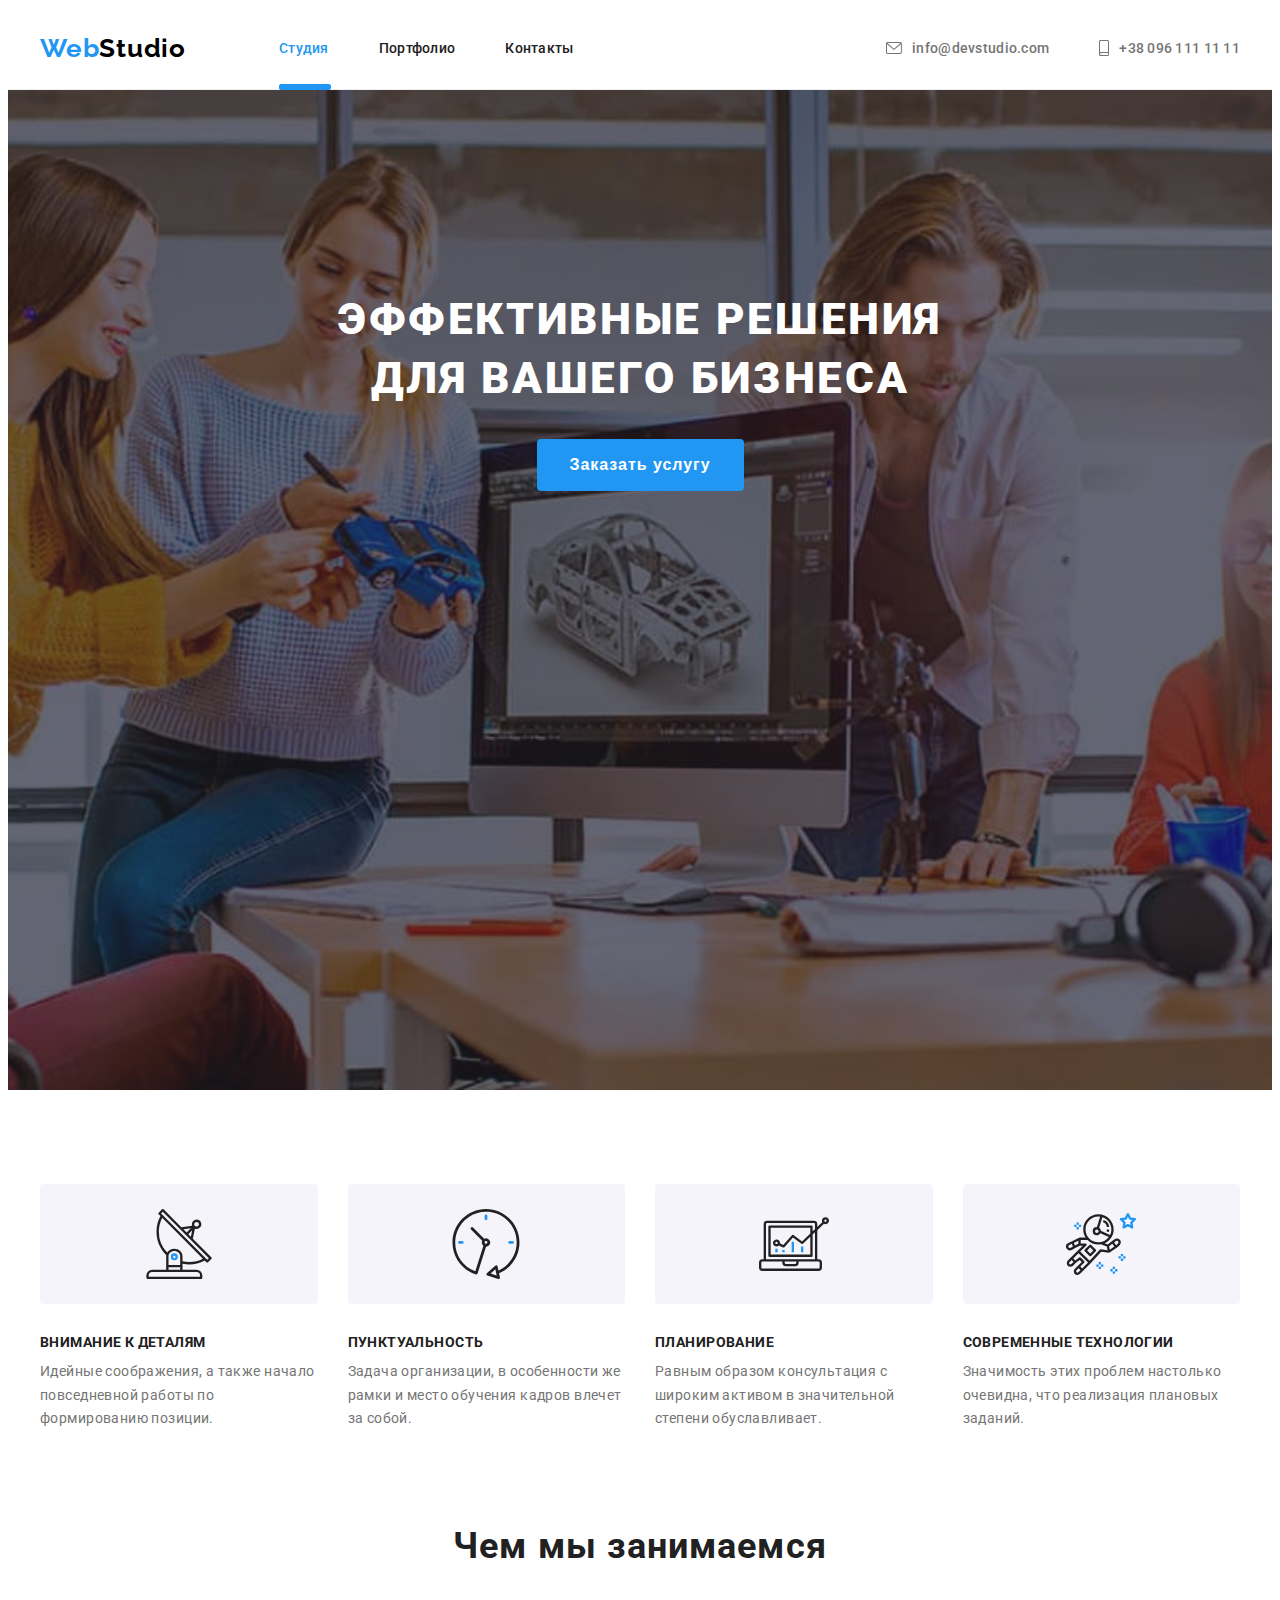
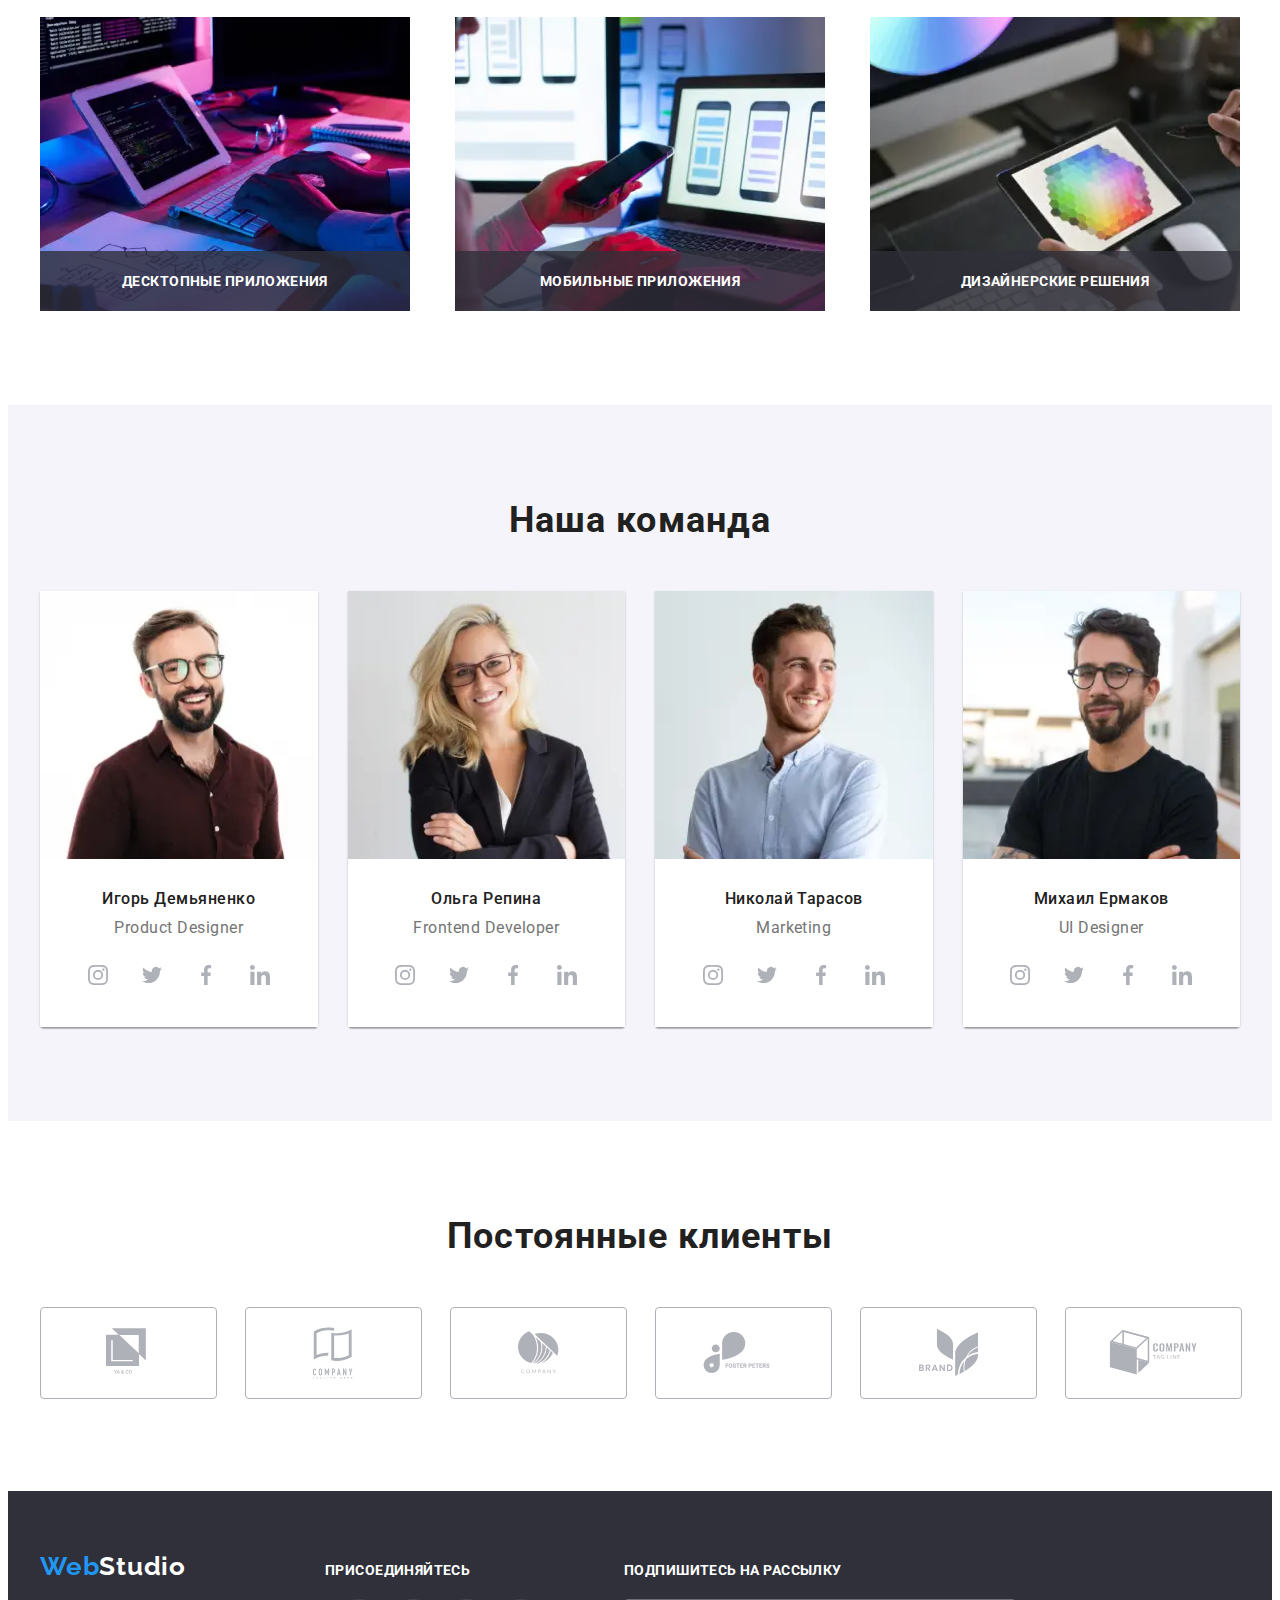
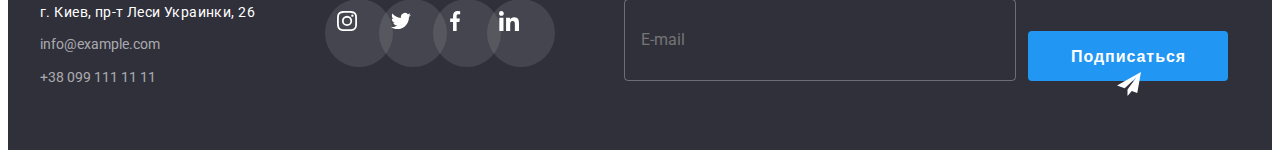
==== commit 90d5d34c: "HW-8 corrections implemented" ====
--- a/index.html
+++ b/index.html
@@ -796,7 +796,7 @@
 
     <div class="mobile-menu-container" data-menu="">
       <button class="menu__button-close" type="button" data-menu-close="">
-        <svg class="header__menu" width="40" height="40">
+        <svg class="header__menu" width="19" height="19">
           <use
             class="icon-close"
             href="./images/sprite.svg#burger-close-menu"
@@ -805,10 +805,12 @@
       </button>
       <ul class="menu-navigation-list">
         <li class="menu-navigation-item">
-          <a href="" class="menu-navigation-link current-link">Студия</a>
+          <a href="./index.html" class="menu-navigation-link current-link"
+            >Студия</a
+          >
         </li>
         <li class="menu-navigation-item">
-          <a href="" class="menu-navigation-link">Портфолио</a>
+          <a href="./portfolio.html" class="menu-navigation-link">Портфолио</a>
         </li>
         <li class="menu-navigation-item">
           <a href="" class="menu-navigation-link">Контакты</a>
--- a/css/main.min.css
+++ b/css/main.min.css
@@ -1,2 +1,2 @@
-:root{--text-font: "Roboto", sans-serif;--title-font: "Raleway", sans-serif;--main-color: #757575;--main-white-color: #ffffff;--title-text-color: #212121;--logo-black-color: #000000;--accent-color: #2196f3;--background-white-color: #f5f4fa;--background-black-color: #2f303a;--background-transparent-color: rgba(255, 255, 255, 0.6);--logo-clients-color: #afb1b8;--cubic: cubic-bezier(0.4, 0, 0.2, 1)}.visually-hidden{position:absolute;clip:rect(0 0 0 0);width:1px;height:1px;margin:-1px}body{font-family:var(--text-font);color:var(--main-color);background-color:var(--main-white-color)}h1,h2,h3,h4,h5,h6{margin:0}ul,ol{list-style:none;margin:0;padding:0}img{display:block;width:100%;height:auto}textarea{resize:none}.container{width:100%;padding:0 15px;margin:0 auto}@media screen and (min-width: 480px){.container{width:480px}}@media screen and (min-width: 768px){.container{width:768px}}@media screen and (min-width: 1200px){.container{width:1200px}}.header .container{display:flex;justify-content:space-between;align-items:center}@media screen and (min-width: 1200px){.bottom-container{display:flex;align-items:baseline}}.logo{display:inline-block;font-family:var(--title-font);font-weight:700;font-size:26px;line-height:1.714;letter-spacing:0.03em;text-decoration:none;color:var(--accent-color)}.logo-header{padding-top:16px;padding-bottom:16px}@media screen and (min-width: 768px) and (min-width: 1200px){.logo-header{padding-top:26px;padding-bottom:26px}}.logo-header-studio{color:var(--logo-black-color)}.logo-footer-studio{color:var(--main-white-color)}.button-open{background-color:transparent;border:none;padding:0;width:40px;height:40px}.button-open:hover,.button-open:focus{fill:var(--accent-color)}@media screen and (min-width: 768px){.button-open{display:none}}.menu__button-close{position:absolute;top:5px;right:5px;background-color:transparent;border:none;padding:0;width:40px;height:40px}.menu__button-close:hover,.menu__button-close:focus{fill:var(--accent-color)}.mobile-menu-container{display:flex;flex-direction:column;justify-content:space-between;position:fixed;top:0;left:50%;width:100%;max-width:480px;height:100%;padding:40px 40px;background-color:var(--main-white-color);transform:translateX(-50%) translateY(-100%);transition:transform 250ms linear;z-index:2;overflow-y:scroll}@media screen and (min-width: 768px){.mobile-menu-container{display:none}}.mobile-menu-container.is-open{transform:translateX(-50%) translateY(0%)}.menu__button-close{position:absolute;top:10px;right:15px}.menu-navigation-list{display:flex;flex-direction:column;margin-top:48px;margin-bottom:302px}.menu-navigation-item:not(:last-child){margin-bottom:32px}.menu-navigation-link{display:block;text-decoration:none;font-style:var(--text-font);font-weight:500;font-size:40px;line-height:1.172;letter-spacing:0.02em;color:var(--title-text-color)}.menu-navigation-link:hover,.menu-navigation-link:focus{color:var(--accent-color)}.menu-navigation-link.current-link{color:var(--accent-color)}.menu__contact-information-link{display:block;text-decoration:none;font-style:var(--text-font);font-weight:500;font-size:34px;line-height:1.176;letter-spacing:0.02em;color:var(--accent-color)}.menu__contact-information-link.contact-link{margin-top:32px;margin-bottom:64px;font-size:24px;line-height:1.172;letter-spacing:0.02em}.menu__social-networks-list{display:flex}.menu__social-networks-item:not(:last-child){margin-right:20px}.menu__social-networks-link{position:relative;text-decoration:none;font-style:var(--text-font);font-size:18px;line-height:1.222;letter-spacing:0.02em;color:var(--accent-color)}.menu__social-networks-link::after{content:"";display:block;position:absolute;right:-10px;bottom:0;float:right;height:22px;width:0;outline:none;border:1px solid rgba(33,33,33,0.2);border-radius:2px;background-color:rgba(33,33,33,0.2);color:rgba(33,33,33,0.2)}.button{display:block;margin:0 auto;min-width:200px;padding:10px 32px;border:1px solid transparent;border-radius:4px;cursor:pointer;font-weight:700;font-size:16px;line-height:1.875;text-align:center;letter-spacing:0.06em;color:var(--main-white-color);background-color:var(--accent-color);transition:transform 250ms var(--cubic)}.submit-button{padding:10px 28px 10px 29px;width:200px;height:50px}.title{margin-bottom:30px;font-weight:700;font-size:28px;line-height:1.172;text-align:center;letter-spacing:0.03em;color:var(--title-text-color)}@media screen and (min-width: 1200px){.title{margin-bottom:50px;font-weight:700;font-size:36px;line-height:1.167;text-align:center;letter-spacing:0.03em;color:var(--title-text-color)}}.backdrop{position:fixed;top:0;left:0;width:100%;height:100%;background:rgba(0,0,0,0.2);transform:translateX(0);opacity:1;visibility:visible;z-index:99;overflow-y:scroll;transition:all 250ms var(--cubic),visibility 250ms var(--cubic)}.backdrop.is-hidden{opacity:0;visibility:hidden;pointer-events:none}.backdrop.is-hidden.modal{opacity:0;pointer-events:none}.modal{position:absolute;display:block;top:50%;left:50%;margin:0;padding:40px;transform:translate(-50%, -50%);width:100vw;max-width:450px;height:95vh;max-height:609px;background-color:var(--main-white-color);box-shadow:0px 1px 3px rgba(0,0,0,0.12),0px 1px 1px rgba(0,0,0,0.14),0px 2px 1px rgba(0,0,0,0.2);border-radius:4px;transition:transform 250ms var(--cubic)}@media screen and (max-width: 1199px){.modal{overflow-y:scroll}}@media screen and (min-width: 1200px){.modal{max-height:650px;width:528px;max-width:528px}}.close-icon{width:18px;height:18px}.modal-close-button:hover .close-icon{fill:var(--accent-color);transition:fill 250ms var(--cubic)}.modal-close-button{position:absolute;right:8px;top:8px;display:flex;justify-content:center;align-items:center;width:30px;height:30px;border-radius:50%;border:1px solid rgba(0,0,0,0.1);background-color:transparent;cursor:pointer;outline:none}.modal-form{display:flex;flex-direction:column;justify-content:center;width:100%;margin-left:auto;margin-right:auto}@media screen and (max-width: 767px){.modal-form{max-width:370px}}.form-title-container{margin-bottom:12px;max-width:448px;margin-bottom:12px;font-weight:700px;font-size:20px;line-height:1.172;text-align:center;color:var(--title-text-color)}.form-label{margin-bottom:4px;font-weight:400;font-size:12px;line-height:1.171}.form-icon{position:absolute;top:50%;left:5px;transform:translate(50%, -10%)}.form-input{display:block;padding-left:35px;font:inherit;width:100%;height:40px;border:1px solid rgba(33,33,33,0.2);border-radius:4px;cursor:pointer;transition:border-color 250ms cubic-bezier(0.4, 0, 0.2, 1)}.form-input:focus{outline:none;border-color:var(--accent-color);transition:border-color 250ms cubic-bezier(0.4, 0, 0.2, 1)}.form-input:focus+.form-icon{fill:var(--accent-color);transition:fill 250ms cubic-bezier(0.4, 0, 0.2, 1)}.textarea{display:block;margin-top:10px;margin-bottom:20px;padding:12px 16px;width:100%;height:120px;outline:none}.form-group{position:relative;margin-bottom:10px;display:flex;flex-direction:column}.checkbox-wrapper{margin-top:10px;margin-bottom:30px}.agreement-link{color:var(--accent-color);cursor:pointer}.checkbox-label{display:flex;align-items:center;margin-bottom:30px;padding-left:8.38px;cursor:pointer;font-weight:400;font-size:14px;line-height:1.71;letter-spacing:0.03em;color:var(--main-color)}.form-label.checkbox-label::before{content:"";width:16px;height:15px;border:2px solid var(--title-text-color);border-radius:1px;cursor:pointer;margin-right:8.38px;background-image:url("../../images/checkbox.svg");background-position:50% 50%;transition:background-image 250ms var(--cubic)}.checkbox:focus+.checkbox-label::before{width:16px;height:15px;border:2px solid var(--accent-color);border-radius:1px;transition-property:border;transition-duration:250ms;transition-timing-function:var(--cubic)}.checkbox:checked+.checkbox-label::before{background-image:url("../../images/checkmark.svg");background-color:var(--accent-color);background-repeat:no-repeat;background-position:50% 50%;background-origin:border-box;border:transparent;transition:background-image 250ms var(--cubic)}.form-button{display:flex;align-content:center;margin-left:auto;margin-right:auto;padding:10px 55px;min-width:200px;min-height:50px;text-align:center;box-shadow:0px 4px 4px rgba(0,0,0,0.15)}.form-button:hover,.form-button:focus{background-color:#188ce8;box-shadow:0px 4px 4px rgba(0,0,0,0.15);border:none;transition:background-color 250ms var(--cubic),box-shadow 250ms var(--cubic)}.header{border-bottom:1px solid #eeeeee}.site-navigation{display:flex;align-items:center}.site-navigation-list{display:none}@media screen and (min-width: 768px){.site-navigation-list{display:flex;margin-left:88px;text-align:center;align-items:center}}@media screen and (min-width: 1200px){.site-navigation-list{margin-left:93px}}.site-navigation-item:not(:last-child){margin-right:50px}.site-navigation-link{display:block;padding-top:32px;padding-bottom:32px;font-weight:500;font-size:14px;line-height:1.143;letter-spacing:0.02em;color:var(--title-text-color);text-decoration:none;transition-property:color;transition-duration:250ms;transition-timing-function:var(--cubic)}.site-navigation-link:hover,.site-navigation-link:focus{color:var(--accent-color)}.site-navigation-link.current{position:relative;color:var(--accent-color)}.site-navigation-link.current::after{content:"";display:block;position:absolute;top:76px;left:0;width:100%;height:4px;color:var(--accent-color);background-color:var(--accent-color);border:1px solid;border-radius:2px}.contact-information-list{display:none}@media screen and (min-width: 768px){.contact-information-list{display:block;margin-left:auto}}@media screen and (min-width: 1200px){.contact-information-list{display:flex;flex-direction:row;justify-content:baseline}}@media screen and (min-width: 768px){.contact-information-item:not(:last-child){margin-bottom:10px}}@media screen and (min-width: 1200px){.contact-information-item+.contact-information-item{margin-left:50px}}.contact-link{font-weight:500;font-size:12px;line-height:1.171;letter-spacing:0.02em;color:var(--main-color);fill:currentColor;text-decoration:none;transition-property:color;transition-duration:250ms;transition-timing-function:var(--cubic)}.contact-link:hover,.contact-link:focus{color:var(--accent-color)}@media screen and (min-width: 1200px){.contact-link{display:flex;align-items:center;padding-top:32px;padding-bottom:32px;font-size:14px;line-height:1.143}}.link-icon{margin:0 10px 0 0}.hero{max-width:480px;height:400px;background-image:linear-gradient(to right, rgba(47,48,58,0.4), rgba(47,48,58,0.4)),url(../images/mobile/hero/hero-mobile.jpg);background-size:cover;background-position:center;background-repeat:no-repeat;margin:0 auto;padding-top:118px;padding-bottom:118px;text-align:center}@media screen and (min-device-pixel-ratio: 2) and (min-width: 320px), screen and (min-resolution: 192dpi), screen and (min-resolution: 2dppx){.hero{background-image:linear-gradient(to right, rgba(47,48,58,0.4), rgba(47,48,58,0.4)),url(../../images/mobile/hero/hero-mobile@2x.jpg)}}@media screen and (min-width: 768px){.hero{max-width:768px;height:400px;background-image:linear-gradient(to right, rgba(47,48,58,0.4), rgba(47,48,58,0.4)),url(../../images/tablet/hero/hero-tablet.jpg)}}@media screen and (min-device-pixel-ratio: 2) and (min-width: 768px), screen and (min-resolution: 192dpi), screen and (min-resolution: 2dppx){.hero{background-image:linear-gradient(to right, rgba(47,48,58,0.4), rgba(47,48,58,0.4)),url(../../images/tablet/hero/hero-tablet@2x.jpg)}}@media screen and (min-width: 1200px){.hero{max-width:1600px;height:600px;padding-top:200px;padding-bottom:200px;background-image:linear-gradient(to right, rgba(47,48,58,0.4), rgba(47,48,58,0.4)),url(../../images/desktop/hero/hero-desktop.jpg)}}@media screen and (min-device-pixel-ratio: 2) and (min-width: 1200px), screen and (min-resolution: 192dpi), screen and (min-resolution: 2dppx){.hero{background-image:linear-gradient(to right, rgba(47,48,58,0.4), rgba(47,48,58,0.4)),url(../../images/desktop/hero/hero-desktop@2x.jpg)}}.hero-title{margin-bottom:30px;margin-right:auto;margin-left:auto;min-width:320px;text-align:center;font-weight:900;font-size:26px;line-height:1.615;letter-spacing:0.06em;text-transform:uppercase;color:var(--main-white-color)}@media screen and (min-width: 1200px){.hero-title{max-width:696px;font-size:44px;line-height:1.363}}.advantages{padding-top:60px;padding-bottom:60px}@media screen and (min-width: 1200px){.advantages{padding-top:94px;padding-bottom:94px}}@media screen and (max-width: 767px){.advantages-list:not(:last-child){margin-bottom:30px}}@media screen and (min-width: 768px){.advantages-list{display:flex;flex-wrap:wrap;margin:-15px}}@media screen and (min-width: 1200px){.advantages-list{display:flex;flex-wrap:wrap;margin:-15px}}@media screen and (min-width: 768px){.advantages-list-item{flex-basis:calc((100% - 4 * 15px) / 2);margin:15px}}@media screen and (min-width: 1200px){.advantages-list-item{flex-basis:calc((100% - 8 * 15px) / 4);margin:15px}}.advantages-list-icons{display:flex;align-items:center;justify-content:center;margin-bottom:30px;padding:0;border:none;width:100%;height:120px;border-radius:4px;background-color:var(--background-white-color)}.advantages-icon{display:flex;background-repeat:no-repeat;background-position:center}.advantages-title{text-align:center;font-weight:700;font-size:14px;line-height:1.143;letter-spacing:0.03em;text-transform:uppercase;color:var(--title-text-color)}@media screen and (min-width: 768px){.advantages-title{text-align:left}}.advantages-description{font-weight:400;font-size:14px;line-height:1.714;letter-spacing:0.03em;margin-top:10px;margin-bottom:0}@media screen and (max-width: 1199px){.services-gallery{display:none}}.services-gallery{padding-bottom:94px}.services-gallery-list{display:flex;justify-content:space-between}.services-gallery-item{position:relative}.image-description{position:absolute;margin:0;padding-top:22px;padding-bottom:22px;font-weight:700;font-size:14px;line-height:1.172;text-transform:uppercase;text-align:center;letter-spacing:0.03em;width:100%;background-color:rgba(47,48,58,0.8);color:var(--main-white-color);bottom:0;left:0}.team{padding-top:60px;padding-bottom:60px;background-color:var(--background-white-color)}@media screen and (min-width: 1200px){.team{padding-top:94px;padding-bottom:94px}}.team .title{margin-bottom:50px}@media screen and (min-width: 768px){.team-list{display:flex;flex-wrap:wrap;margin:-15px}}@media screen and (min-width: 1200px){.team-list{display:flex;flex-wrap:wrap;margin:-15px}}.team-list-item{box-shadow:0px 1px 3px rgba(0,0,0,0.12),0px 1px 1px rgba(0,0,0,0.14),0px 2px 1px rgba(0,0,0,0.2);border-radius:0px 0px 4px 4px}@media screen and (max-width: 767px){.team-list-item:not(:last-child){margin-bottom:30px}}@media screen and (min-width: 768px){.team-list-item{margin:15px;width:calc((100% - 15px * 4) / 2)}}@media screen and (min-width: 1200px){.team-list-item{margin:15px;width:calc((100% - 15px * 8) / 4)}}.team-card{padding-top:30px;padding-bottom:30px;background-color:var(--main-white-color)}.team-list-name{font-weight:500;font-size:16px;line-height:1.187;text-align:center;letter-spacing:0.03em;color:var(--title-text-color)}.description{margin:10px 0 16px 0;font-weight:400;font-size:16px;line-height:1.187;text-align:center;letter-spacing:0.03em}.social-media-navigation{display:flex;justify-content:center;align-items:center}.social-media-item{width:44px;height:44px;margin-right:10px}.social-media-item:last-child{margin-right:0}.social-media-link{display:block;text-decoration:none;padding:12px;width:100%;height:100%;border-radius:50%;color:var(--logo-clients-color);fill:currentColor;cursor:pointer;transition-property:color, background-color;transition-duration:250ms;transition-timing-function:var(--cubic)}.social-media-link:hover,.social-media-link:focus{color:var(--main-white-color);background-color:var(--accent-color)}.bottom-link{color:var(--main-white-color);fill:currentColor;background-color:rgba(255,255,255,0.1);border-radius:50%}.our-clients{padding-top:60px;padding-bottom:60px}@media screen and (min-width: 1200px){.our-clients{padding-top:94px;padding-bottom:94px}}.our-clients-list{display:flex;flex-wrap:wrap;margin:-15px}@media screen and (min-width: 768px){.our-clients-list{display:flex;flex-wrap:wrap;margin:-15px}}@media screen and (min-width: 1200px){.our-clients-list{display:flex;flex-wrap:wrap;margin:-15px}}.our-clients-item{flex-basis:calc((100% - 2 * 30px) / 2);height:90px;margin:15px}@media screen and (min-width: 768px){.our-clients-item{flex-basis:calc((100% - 3 * 30px) / 3);height:90px;margin:15px}}@media screen and (min-width: 1200px){.our-clients-item{flex-basis:calc((100% - 6 * 30px) / 6);height:90px;margin:15px}}.our-clients-link{display:flex;justify-content:center;align-items:center;text-decoration:none;height:100%;width:100%;border:1px solid;border-radius:4px;color:var(--logo-clients-color);fill:currentColor;transition-property:color;transition-duration:250ms;transition-timing-function:var(--cubic)}.our-clients-link:hover,.our-clients-link:focus{color:var(--accent-color)}.footer{background-color:var(--background-black-color);padding-top:60px;padding-bottom:60px;border:none}@media screen and (min-width: 768px) and (max-width: 1199px){.footer-wrapper{justify-content:space-between;margin:0 auto}}@media screen and (min-width: 768px){.footer-wrapper{max-width:610px;display:flex;align-items:baseline}}@media screen and (min-width: 1200px){.footer-wrapper{margin-right:93px}}.address-container{display:flex;flex-direction:column}@media screen and (max-width: 1199px){.address-container{align-items:center;margin-bottom:60px}}@media screen and (min-width: 1200px){.address-container{margin-right:70px}}.address{margin-top:20px;margin-bottom:8px;font-style:normal;font-weight:400;font-size:14px;line-height:1.714;letter-spacing:0.03em;color:var(--main-white-color)}.address-link{text-decoration:none;font-size:14px;line-height:1.714;color:var(--background-transparent-color)}.address-list-item:nth-child(2n+1){margin-bottom:9px}@media screen and (max-width: 767px){.social-media-container{margin-bottom:60px}}.bring-attention{margin-bottom:20px;font-weight:700;font-size:14px;line-height:1.14;letter-spacing:0.03em;text-transform:uppercase;color:var(--main-white-color)}@media screen and (max-width: 1199px){.bring-attention{text-align:center;display:flex;justify-content:center}}@media screen and (min-width: 1200px){.bring-attention{margin-bottom:0}}.footer-links{margin-top:20px}@media screen and (max-width: 1199px){.form-button-wrapper{display:flex;flex-direction:column;align-items:center}}@media scren and (max-width: 1199px){.form{display:flex;flex-direction:column;justify-content:center}}.footer-input{margin:0;padding:15px 16px;font:inherit;width:80vw;max-width:450px;height:50px;color:rgba(255,255,255,0.6);outline:none;border:1px solid rgba(255,255,255,0.3);border-radius:4px;background:transparent}@media screen and (max-width: 1199px){.footer-input{margin-bottom:20px;margin-left:auto;margin-right:auto}}@media screen and (min-width: 1200px){.footer-input{margin-top:20px;margin-right:12px;width:358px}}@media screen and (max-width: 1199px){.input-wrapper{display:flex}}@media screen and (min-width: 1200px){.input-button-wrapper{display:flex;flex-direction:row;align-items:flex-end}}
+:root{--text-font: "Roboto", sans-serif;--title-font: "Raleway", sans-serif;--main-color: #757575;--main-white-color: #ffffff;--title-text-color: #212121;--logo-black-color: #000000;--accent-color: #2196f3;--background-white-color: #f5f4fa;--background-black-color: #2f303a;--background-transparent-color: rgba(255, 255, 255, 0.6);--logo-clients-color: #afb1b8;--cubic: cubic-bezier(0.4, 0, 0.2, 1)}.visually-hidden{position:absolute;clip:rect(0 0 0 0);width:1px;height:1px;margin:-1px}body{font-family:var(--text-font);color:var(--main-color);background-color:var(--main-white-color)}h1,h2,h3,h4,h5,h6{margin:0}ul,ol{list-style:none;margin:0;padding:0}img{display:block;width:100%;height:auto}textarea{resize:none}.container{width:100%;padding:0 15px;margin:0 auto}@media screen and (min-width: 480px){.container{width:480px}}@media screen and (min-width: 768px){.container{width:768px}}@media screen and (min-width: 1200px){.container{width:1200px}}.header .container{display:flex;justify-content:space-between;align-items:center}@media screen and (min-width: 1200px){.bottom-container{display:flex;align-items:baseline}}.logo{display:inline-block;font-family:var(--title-font);font-weight:700;font-size:26px;line-height:1.174;letter-spacing:0.03em;text-decoration:none;color:var(--accent-color)}.logo-header{padding-top:16px;padding-bottom:16px}@media screen and (min-width: 768px) and (min-width: 1200px){.logo-header{padding-top:25px;padding-bottom:25px}}.logo-header-studio{color:var(--logo-black-color)}.logo-footer-studio{color:var(--main-white-color)}.button-open{background-color:transparent;border:none;padding:0;width:40px;height:40px}.button-open:hover,.button-open:focus{fill:var(--accent-color)}@media screen and (min-width: 768px){.button-open{display:none}}.menu__button-close{position:absolute;top:5px;right:5px;background-color:transparent;border:none;padding:0;width:40px;height:40px}.menu__button-close:hover,.menu__button-close:focus{fill:var(--accent-color)}.mobile-menu-container{display:flex;flex-direction:column;justify-content:space-between;position:fixed;top:0;left:50%;width:100%;max-width:480px;height:100%;padding:40px 40px;background-color:var(--main-white-color);transform:translateX(-50%) translateY(-100%);transition:transform 250ms linear;z-index:2;overflow-y:scroll}@media screen and (min-width: 768px){.mobile-menu-container{display:none}}.mobile-menu-container.is-open{transform:translateX(-50%) translateY(0%)}.menu__button-close{position:absolute;top:10px;right:15px}.menu-navigation-list{display:flex;flex-direction:column;margin-top:48px;margin-bottom:100px}.menu-navigation-item:not(:last-child){margin-bottom:32px}.menu-navigation-link{display:block;text-decoration:none;font-style:var(--text-font);font-weight:500;font-size:40px;line-height:1.172;letter-spacing:0.02em;color:var(--title-text-color)}.menu-navigation-link:hover,.menu-navigation-link:focus{color:var(--accent-color)}.menu-navigation-link.current-link{color:var(--accent-color)}.menu__contact-information-link{display:block;text-decoration:none;font-style:var(--text-font);font-weight:500;font-size:34px;line-height:1.176;letter-spacing:0.02em;color:var(--accent-color)}.menu__contact-information-link.contact-link{margin-top:32px;margin-bottom:64px;font-size:24px;line-height:1.172;letter-spacing:0.02em}.menu__social-networks-list{display:flex}.menu__social-networks-item:not(:last-child){margin-right:20px}.menu__social-networks-link{position:relative;text-decoration:none;font-style:var(--text-font);font-size:18px;line-height:1.222;letter-spacing:0.02em;color:var(--accent-color)}.menu__social-networks-link::after{content:"";display:block;position:absolute;right:-10px;bottom:0;float:right;height:22px;width:0;outline:none;border:1px solid rgba(33,33,33,0.2);border-radius:2px;background-color:rgba(33,33,33,0.2);color:rgba(33,33,33,0.2)}.button{display:block;margin:0 auto;min-width:200px;padding:10px 32px;border:1px solid transparent;border-radius:4px;cursor:pointer;font-weight:700;font-size:16px;line-height:1.875;text-align:center;letter-spacing:0.06em;color:var(--main-white-color);background-color:var(--accent-color);transition:transform 250ms var(--cubic)}.submit-button{padding:10px 28px 10px 29px;width:200px;height:50px}.title{margin-bottom:30px;font-weight:700;font-size:28px;line-height:1.172;text-align:center;letter-spacing:0.03em;color:var(--title-text-color)}@media screen and (min-width: 1200px){.title{margin-bottom:50px;font-weight:700;font-size:36px;line-height:1.167;text-align:center;letter-spacing:0.03em;color:var(--title-text-color)}}.backdrop{position:fixed;top:0;left:0;width:100%;height:100%;background:rgba(0,0,0,0.2);transform:translateX(0);opacity:1;visibility:visible;z-index:99;overflow-y:scroll;transition:all 250ms var(--cubic),visibility 250ms var(--cubic)}.backdrop.is-hidden{opacity:0;visibility:hidden;pointer-events:none}.backdrop.is-hidden.modal{opacity:0;pointer-events:none}.modal{position:absolute;display:block;top:50%;left:50%;margin:0;padding:40px;transform:translate(-50%, -50%);width:100vw;max-width:450px;height:95vh;max-height:609px;background-color:var(--main-white-color);box-shadow:0px 1px 3px rgba(0,0,0,0.12),0px 1px 1px rgba(0,0,0,0.14),0px 2px 1px rgba(0,0,0,0.2);border-radius:4px;transition:transform 250ms var(--cubic)}@media screen and (max-width: 1199px){.modal{overflow-y:scroll}}@media screen and (min-width: 1200px){.modal{max-height:650px;width:528px;max-width:528px}}.close-icon{width:18px;height:18px}.modal-close-button:hover .close-icon{fill:var(--accent-color);transition:fill 250ms var(--cubic)}.modal-close-button{position:absolute;right:8px;top:8px;display:flex;justify-content:center;align-items:center;width:30px;height:30px;border-radius:50%;border:1px solid rgba(0,0,0,0.1);background-color:transparent;cursor:pointer;outline:none}.modal-form{display:flex;flex-direction:column;justify-content:center;width:100%;margin-left:auto;margin-right:auto}@media screen and (max-width: 767px){.modal-form{max-width:370px}}.form-title-container{margin-bottom:12px;max-width:448px;margin-bottom:12px;font-weight:700px;font-size:20px;line-height:1.172;text-align:center;color:var(--title-text-color)}.form-label{margin-bottom:4px;font-weight:400;font-size:12px;line-height:1.171}.form-icon{position:absolute;top:50%;left:5px;transform:translate(50%, -10%)}.form-input{display:block;padding-left:35px;font:inherit;width:100%;height:40px;border:1px solid rgba(33,33,33,0.2);border-radius:4px;cursor:pointer;transition:border-color 250ms cubic-bezier(0.4, 0, 0.2, 1)}.form-input:focus{outline:none;border-color:var(--accent-color);transition:border-color 250ms cubic-bezier(0.4, 0, 0.2, 1)}.form-input:focus+.form-icon{fill:var(--accent-color);transition:fill 250ms cubic-bezier(0.4, 0, 0.2, 1)}.textarea{display:block;margin-top:10px;margin-bottom:20px;padding:12px 16px;width:100%;height:120px;outline:none}.form-group{position:relative;margin-bottom:10px;display:flex;flex-direction:column}.checkbox-wrapper{margin-top:10px;margin-bottom:30px}.agreement-link{color:var(--accent-color);cursor:pointer}.checkbox-label{display:flex;align-items:center;margin-bottom:30px;padding-left:8.38px;cursor:pointer;font-weight:400;font-size:14px;line-height:1.71;letter-spacing:0.03em;color:var(--main-color)}.form-label.checkbox-label::before{content:"";width:16px;height:15px;border:2px solid var(--title-text-color);border-radius:1px;cursor:pointer;margin-right:8.38px;background-image:url("../../images/checkbox.svg");background-position:50% 50%;transition:background-image 250ms var(--cubic)}.checkbox:focus+.checkbox-label::before{width:16px;height:15px;border:2px solid var(--accent-color);border-radius:1px;transition-property:border;transition-duration:250ms;transition-timing-function:var(--cubic)}.checkbox:checked+.checkbox-label::before{background-image:url("../../images/checkmark.svg");background-color:var(--accent-color);background-repeat:no-repeat;background-position:50% 50%;background-origin:border-box;border:transparent;transition:background-image 250ms var(--cubic)}.form-button{display:flex;align-content:center;margin-left:auto;margin-right:auto;padding:10px 55px;min-width:200px;min-height:50px;text-align:center;box-shadow:0px 4px 4px rgba(0,0,0,0.15)}.form-button:hover,.form-button:focus{background-color:#188ce8;box-shadow:0px 4px 4px rgba(0,0,0,0.15);border:none;transition:background-color 250ms var(--cubic),box-shadow 250ms var(--cubic)}.header{border-bottom:1px solid #eeeeee}.site-navigation{display:flex;align-items:center}.site-navigation-list{display:none}@media screen and (min-width: 768px){.site-navigation-list{display:flex;margin-left:88px;text-align:center;align-items:center}}@media screen and (min-width: 1200px){.site-navigation-list{margin-left:93px}}.site-navigation-item:not(:last-child){margin-right:50px}.site-navigation-link{display:block;padding-top:32px;padding-bottom:32px;font-weight:500;font-size:14px;line-height:1.143;letter-spacing:0.02em;color:var(--title-text-color);text-decoration:none;transition-property:color;transition-duration:250ms;transition-timing-function:var(--cubic)}.site-navigation-link:hover,.site-navigation-link:focus{color:var(--accent-color)}.site-navigation-link.current{position:relative;color:var(--accent-color)}.site-navigation-link.current::after{content:"";display:block;position:absolute;top:76px;left:0;width:100%;height:4px;color:var(--accent-color);background-color:var(--accent-color);border:1px solid;border-radius:2px}.contact-information-list{display:none}@media screen and (min-width: 768px){.contact-information-list{display:block;margin-left:auto}}@media screen and (min-width: 1200px){.contact-information-list{display:flex;flex-direction:row;justify-content:baseline}}@media screen and (min-width: 768px) and (max-width: 1199px){.contact-information-item:not(:last-child){margin-bottom:10px}}@media screen and (min-width: 1200px){.contact-information-item+.contact-information-item{margin-left:50px}}.contact-link{font-weight:500;font-size:12px;line-height:1.171;letter-spacing:0.02em;color:var(--main-color);fill:currentColor;text-decoration:none;transition-property:color;transition-duration:250ms;transition-timing-function:var(--cubic)}.contact-link:hover,.contact-link:focus{color:var(--accent-color)}@media screen and (min-width: 1200px){.contact-link{display:flex;align-items:center;padding-top:32px;padding-bottom:32px;font-size:14px;line-height:1.143}}.link-icon{margin:0 10px 0 0}.hero{max-width:480px;height:400px;background-image:linear-gradient(to right, rgba(47,48,58,0.4), rgba(47,48,58,0.4)),url(../images/mobile/hero/hero-mobile.jpg);background-size:cover;background-position:center;background-repeat:no-repeat;margin:0 auto;padding-top:118px;padding-bottom:118px;text-align:center}@media screen and (min-device-pixel-ratio: 2) and (min-width: 320px), screen and (min-resolution: 192dpi), screen and (min-resolution: 2dppx){.hero{background-image:linear-gradient(to right, rgba(47,48,58,0.4), rgba(47,48,58,0.4)),url(../images/mobile/hero/hero-mobile@2x.jpg)}}@media screen and (min-width: 768px){.hero{max-width:768px;height:400px;background-image:linear-gradient(to right, rgba(47,48,58,0.4), rgba(47,48,58,0.4)),url(../images/tablet/hero/hero-tablet.jpg)}}@media screen and (min-device-pixel-ratio: 2) and (min-width: 768px), screen and (min-resolution: 192dpi), screen and (min-resolution: 2dppx){.hero{background-image:linear-gradient(to right, rgba(47,48,58,0.4), rgba(47,48,58,0.4)),url(../images/tablet/hero/hero-tablet@2x.jpg)}}@media screen and (min-width: 1200px){.hero{max-width:1600px;height:600px;padding-top:200px;padding-bottom:200px;background-image:linear-gradient(to right, rgba(47,48,58,0.4), rgba(47,48,58,0.4)),url(../images/desktop/hero/hero-desktop.jpg)}}@media screen and (min-device-pixel-ratio: 2) and (min-width: 1200px), screen and (min-resolution: 192dpi), screen and (min-resolution: 2dppx){.hero{background-image:linear-gradient(to right, rgba(47,48,58,0.4), rgba(47,48,58,0.4)),url(../images/desktop/hero/hero-desktop@2x.jpg)}}.hero-title{margin-bottom:30px;margin-right:auto;margin-left:auto;min-width:320px;text-align:center;font-weight:900;font-size:26px;line-height:1.615;letter-spacing:0.06em;text-transform:uppercase;color:var(--main-white-color)}@media screen and (min-width: 1200px){.hero-title{max-width:696px;font-size:44px;line-height:1.363}}.advantages{padding-top:60px;padding-bottom:60px}@media screen and (min-width: 1200px){.advantages{padding-top:94px;padding-bottom:94px}}@media screen and (max-width: 767px){.advantages-list:not(:last-child){margin-bottom:30px}}@media screen and (min-width: 768px){.advantages-list{display:flex;flex-wrap:wrap;margin:-15px}}@media screen and (min-width: 1200px){.advantages-list{display:flex;flex-wrap:wrap;margin:-15px}}@media screen and (min-width: 768px){.advantages-list-item{flex-basis:calc((100% - 4 * 15px) / 2);margin:15px}}@media screen and (min-width: 1200px){.advantages-list-item{flex-basis:calc((100% - 8 * 15px) / 4);margin:15px}}.advantages-list-icons{display:flex;align-items:center;justify-content:center;margin-bottom:30px;padding:0;border:none;width:100%;height:120px;border-radius:4px;background-color:var(--background-white-color)}.advantages-icon{display:flex;background-repeat:no-repeat;background-position:center}.advantages-title{text-align:center;font-weight:700;font-size:14px;line-height:1.143;letter-spacing:0.03em;text-transform:uppercase;color:var(--title-text-color)}@media screen and (min-width: 768px){.advantages-title{text-align:left}}.advantages-description{font-weight:400;font-size:14px;line-height:1.714;letter-spacing:0.03em;margin-top:10px}.advantages-description:not(:last-child){margin-bottom:30px}@media screen and (min-width: 768px){.advantages-description{margin-bottom:0}}@media screen and (max-width: 1199px){.services-gallery{display:none}}.services-gallery{padding-bottom:94px}.services-gallery-list{display:flex;justify-content:space-between}.services-gallery-item{position:relative}.image-description{position:absolute;margin:0;padding-top:22px;padding-bottom:22px;font-weight:700;font-size:14px;line-height:1.172;text-transform:uppercase;text-align:center;letter-spacing:0.03em;width:100%;background-color:rgba(47,48,58,0.8);color:var(--main-white-color);bottom:0;left:0}.team{padding-top:60px;padding-bottom:60px;background-color:var(--background-white-color)}@media screen and (min-width: 1200px){.team{padding-top:94px;padding-bottom:94px}}.team .title{margin-bottom:50px}@media screen and (min-width: 768px){.team-list{display:flex;flex-wrap:wrap;margin:-15px}}@media screen and (min-width: 1200px){.team-list{display:flex;flex-wrap:wrap;margin:-15px}}.team-list-item{box-shadow:0px 1px 3px rgba(0,0,0,0.12),0px 1px 1px rgba(0,0,0,0.14),0px 2px 1px rgba(0,0,0,0.2);border-radius:0px 0px 4px 4px}@media screen and (max-width: 767px){.team-list-item:not(:last-child){margin-bottom:30px}}@media screen and (min-width: 768px){.team-list-item{margin:15px;width:calc((100% - 15px * 4) / 2)}}@media screen and (min-width: 1200px){.team-list-item{margin:15px;width:calc((100% - 15px * 8) / 4)}}.team-card{padding-top:30px;padding-bottom:30px;background-color:var(--main-white-color)}.team-list-name{font-weight:500;font-size:16px;line-height:1.187;text-align:center;letter-spacing:0.03em;color:var(--title-text-color)}.description{margin:10px 0 16px 0;font-weight:400;font-size:16px;line-height:1.187;text-align:center;letter-spacing:0.03em}.social-media-navigation{display:flex;justify-content:center;align-items:center}.social-media-item{width:44px;height:44px;margin-right:10px}.social-media-item:last-child{margin-right:0}.social-media-link{display:block;text-decoration:none;padding:12px;width:100%;height:100%;border-radius:50%;color:var(--logo-clients-color);fill:currentColor;cursor:pointer;transition-property:color, background-color;transition-duration:250ms;transition-timing-function:var(--cubic)}.social-media-link:hover,.social-media-link:focus{color:var(--main-white-color);background-color:var(--accent-color)}.bottom-link{color:var(--main-white-color);fill:currentColor;background-color:rgba(255,255,255,0.1);border-radius:50%}.our-clients{padding-top:60px;padding-bottom:60px}@media screen and (min-width: 1200px){.our-clients{padding-top:94px;padding-bottom:94px}}.our-clients-list{display:flex;flex-wrap:wrap;margin:-15px}@media screen and (min-width: 768px){.our-clients-list{display:flex;flex-wrap:wrap;margin:-15px}}@media screen and (min-width: 1200px){.our-clients-list{display:flex;flex-wrap:wrap;margin:-15px}}.our-clients-item{flex-basis:calc((100% - 2 * 30px) / 2);height:90px;margin:15px}@media screen and (min-width: 768px){.our-clients-item{flex-basis:calc((100% - 3 * 30px) / 3);height:90px;margin:15px}}@media screen and (min-width: 1200px){.our-clients-item{flex-basis:calc((100% - 6 * 30px) / 6);height:90px;margin:15px}}.our-clients-link{display:flex;justify-content:center;align-items:center;text-decoration:none;height:100%;width:100%;border:1px solid;border-radius:4px;color:var(--logo-clients-color);fill:currentColor;transition-property:color;transition-duration:250ms;transition-timing-function:var(--cubic)}.our-clients-link:hover,.our-clients-link:focus{color:var(--accent-color)}.footer{background-color:var(--background-black-color);padding-top:60px;padding-bottom:60px;border:none}@media screen and (min-width: 768px) and (max-width: 1199px){.footer-wrapper{justify-content:space-between;margin:0 auto}}@media screen and (min-width: 768px){.footer-wrapper{max-width:610px;display:flex;align-items:baseline}}@media screen and (min-width: 1200px){.footer-wrapper{margin-right:93px}}.address-container{display:flex;flex-direction:column}@media screen and (max-width: 1199px){.address-container{align-items:center;margin-bottom:60px}}@media screen and (min-width: 1200px){.address-container{margin-right:70px}}.address{margin-top:20px;margin-bottom:8px;font-style:normal;font-weight:400;font-size:14px;line-height:1.714;letter-spacing:0.03em;color:var(--main-white-color)}.address-link{text-decoration:none;font-size:14px;line-height:1.714;color:var(--background-transparent-color)}.address-list-item:nth-child(2n+1){margin-bottom:9px}@media screen and (max-width: 767px){.social-media-container{margin-bottom:60px}}.bring-attention{margin-bottom:20px;font-weight:700;font-size:14px;line-height:1.14;letter-spacing:0.03em;text-transform:uppercase;color:var(--main-white-color)}@media screen and (max-width: 1199px){.bring-attention{text-align:center;display:flex;justify-content:center}}@media screen and (min-width: 1200px){.bring-attention{margin-bottom:0}}.footer-links{margin-top:20px}@media screen and (max-width: 1199px){.form-button-wrapper{display:flex;flex-direction:column;align-items:center}}@media scren and (max-width: 1199px){.form{display:flex;flex-direction:column;justify-content:center}}.footer-input{margin:0;padding:15px 16px;font:inherit;width:80vw;max-width:450px;height:50px;color:rgba(255,255,255,0.6);outline:none;border:1px solid rgba(255,255,255,0.3);border-radius:4px;background:transparent}@media screen and (max-width: 1199px){.footer-input{margin-bottom:20px;margin-left:auto;margin-right:auto}}@media screen and (min-width: 1200px){.footer-input{margin-top:20px;margin-right:12px;width:358px}}@media screen and (max-width: 1199px){.input-wrapper{display:flex}}@media screen and (min-width: 1200px){.input-button-wrapper{display:flex;flex-direction:row;align-items:flex-end}}
 /*# sourceMappingURL=main.min.css.map */